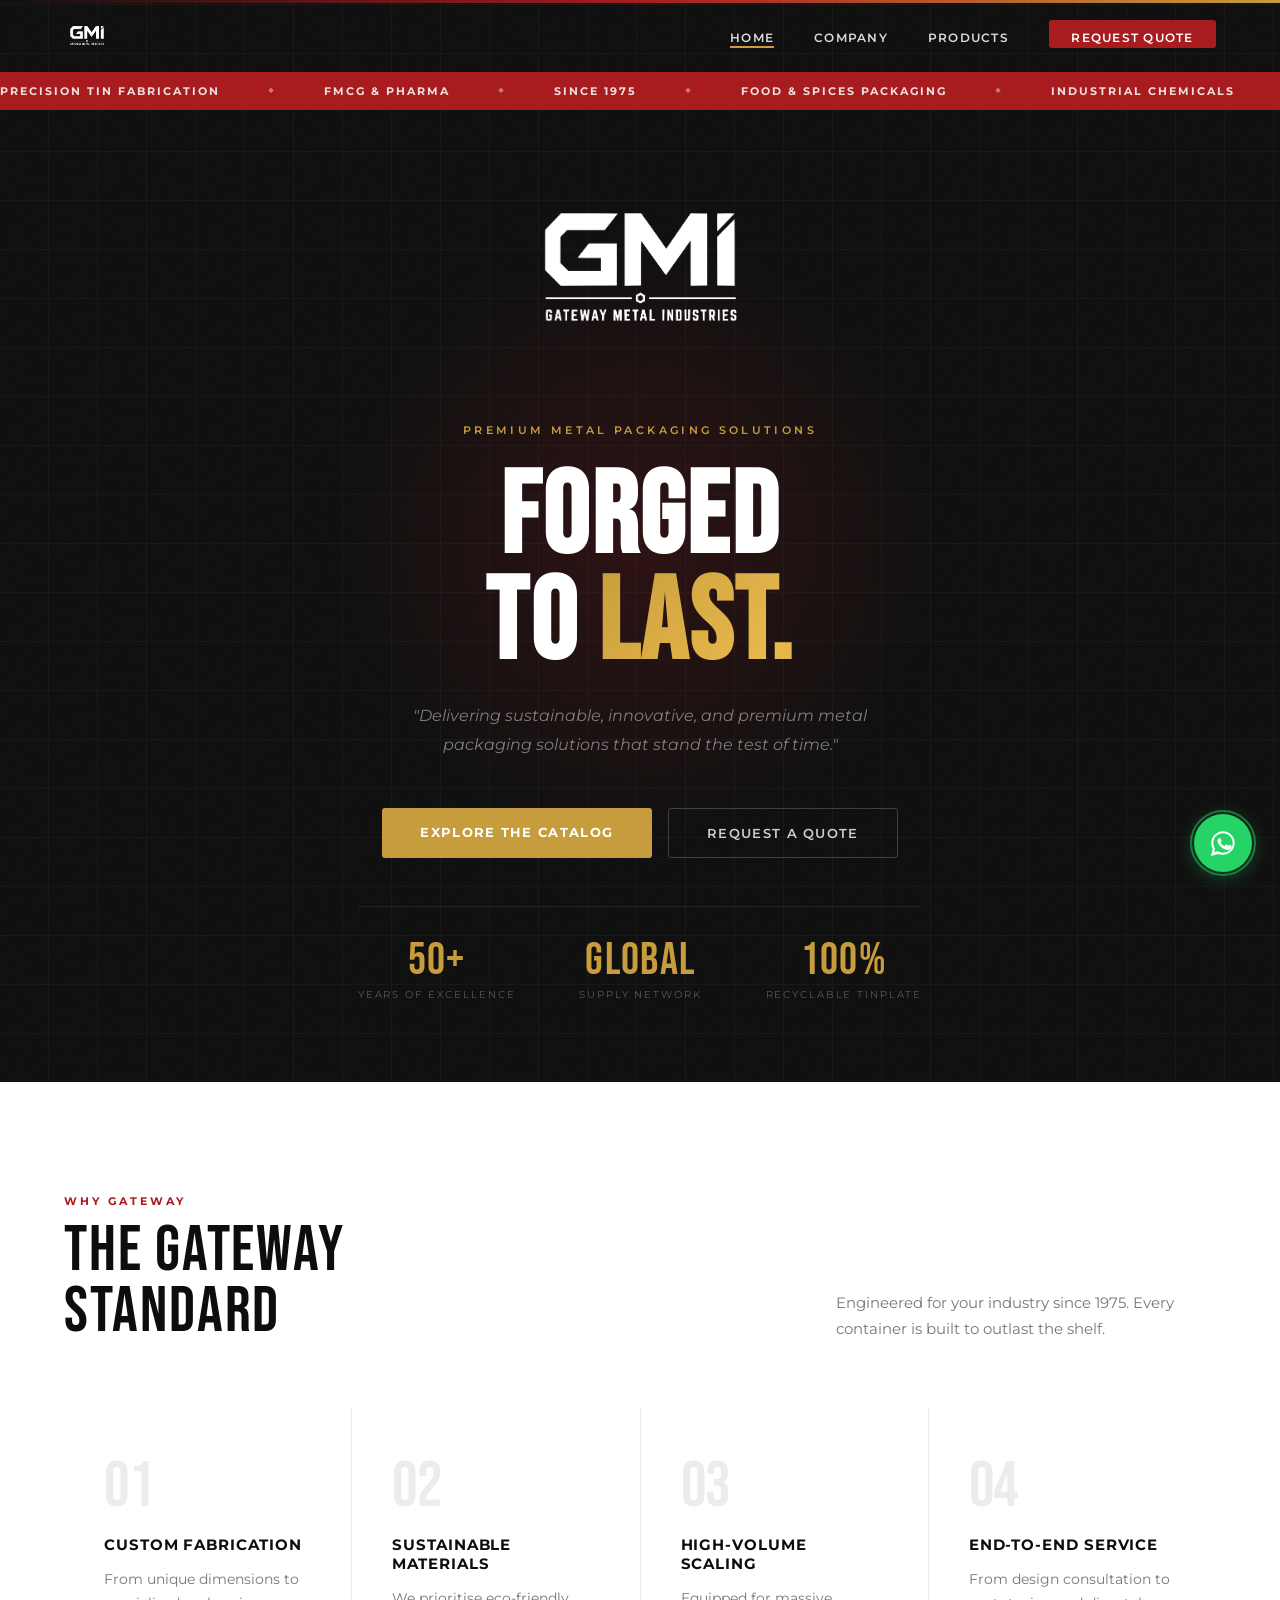
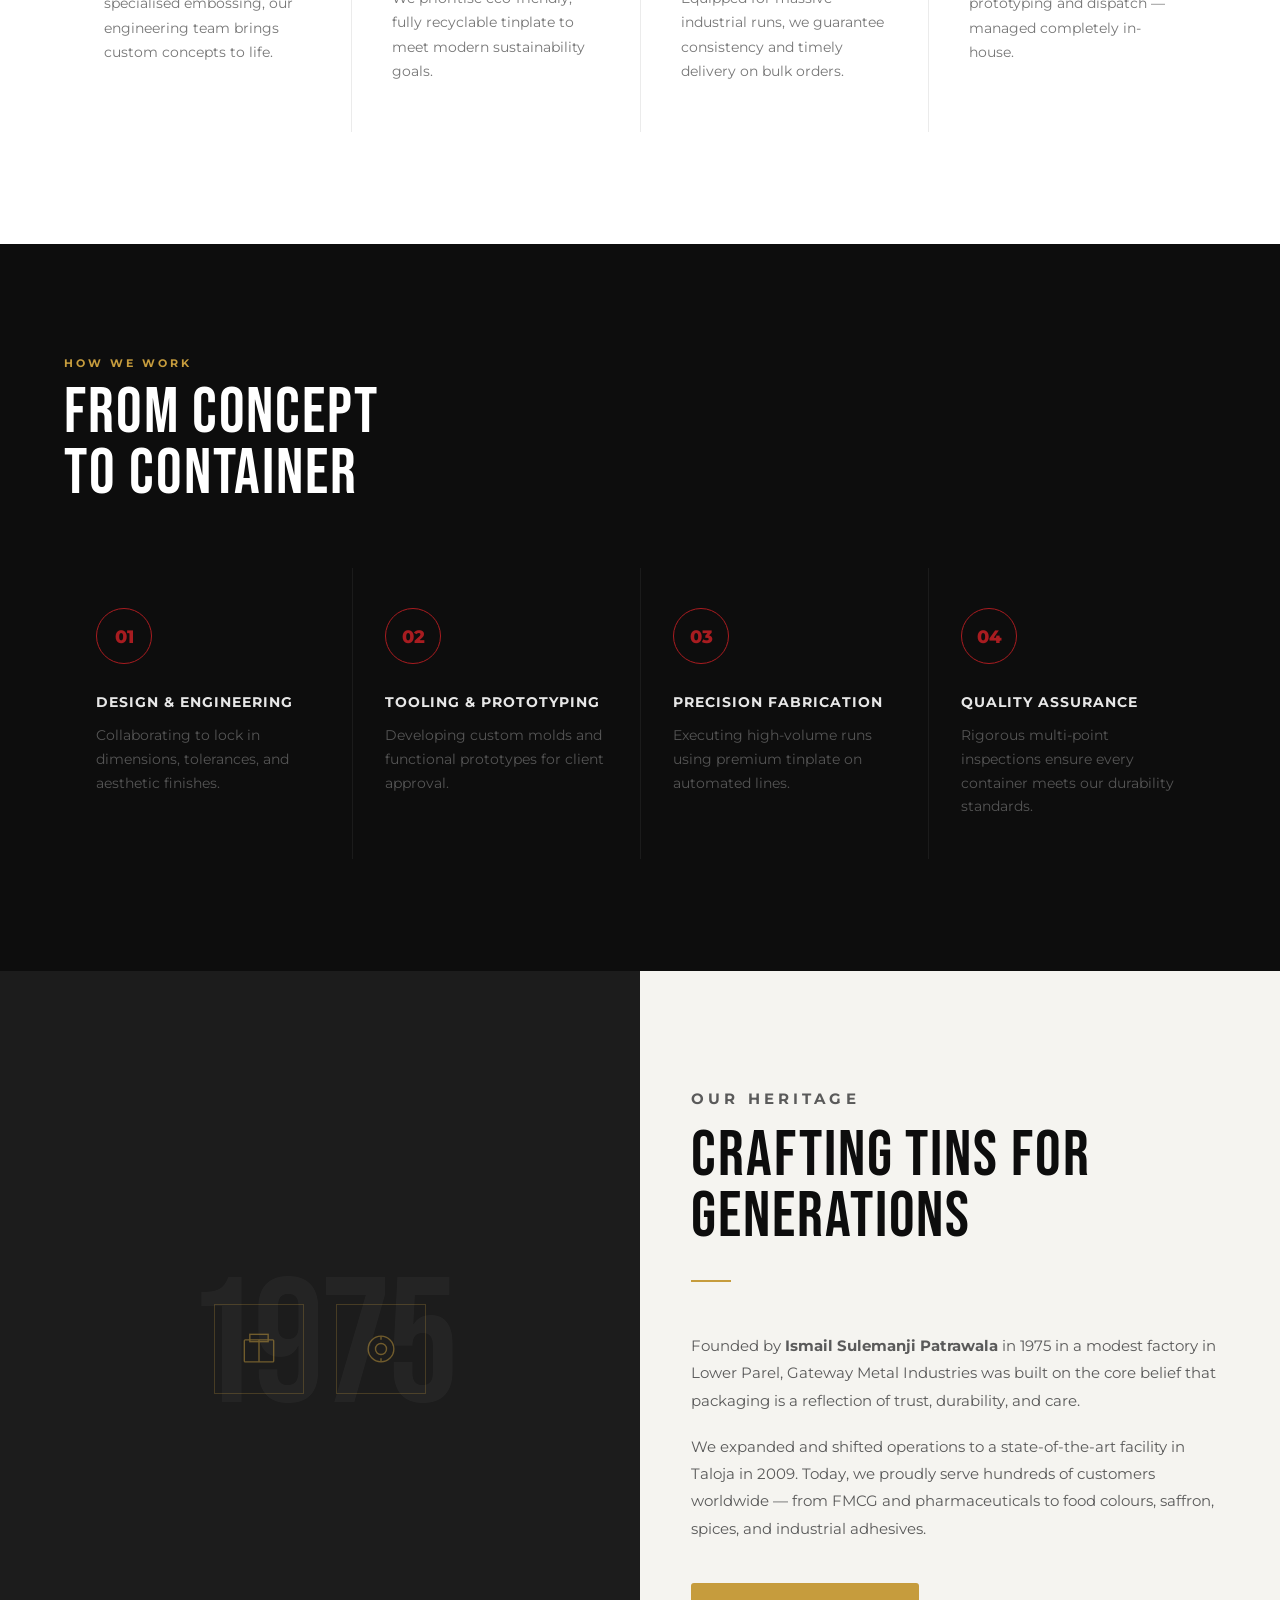
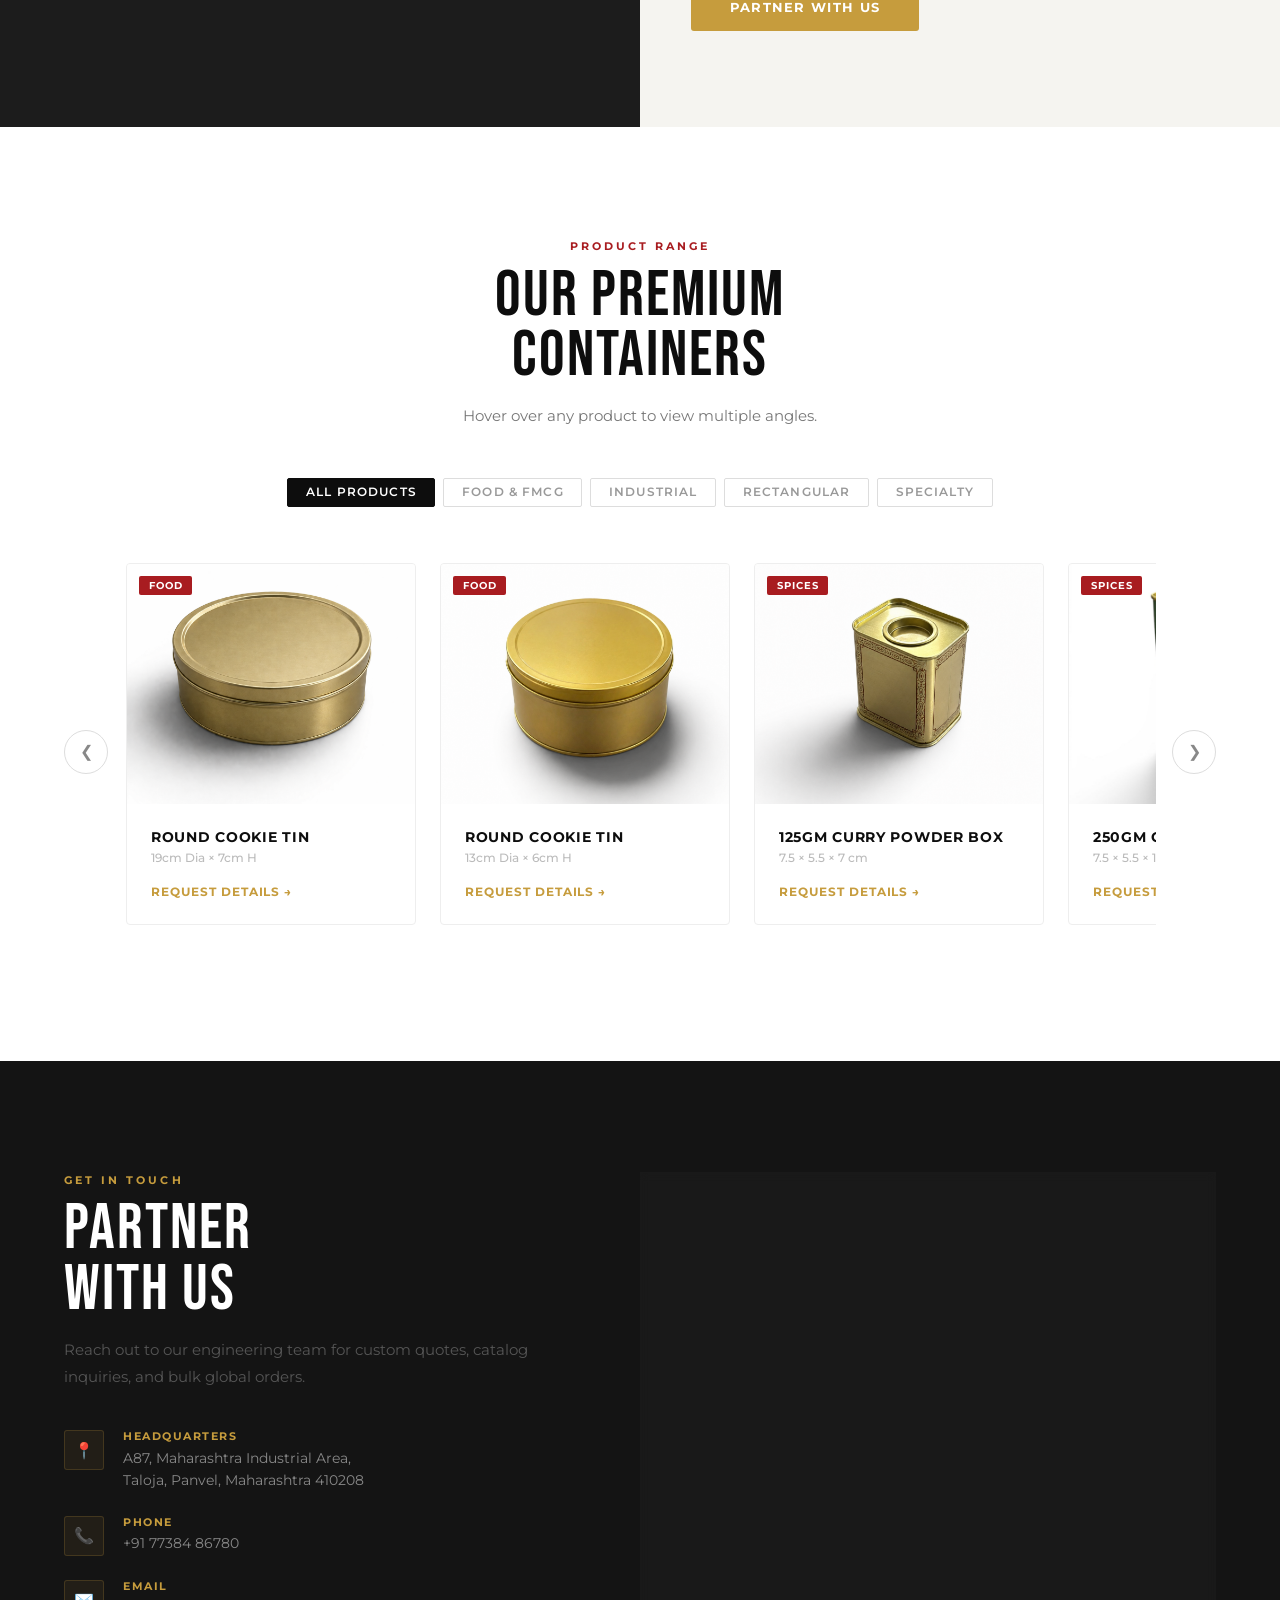
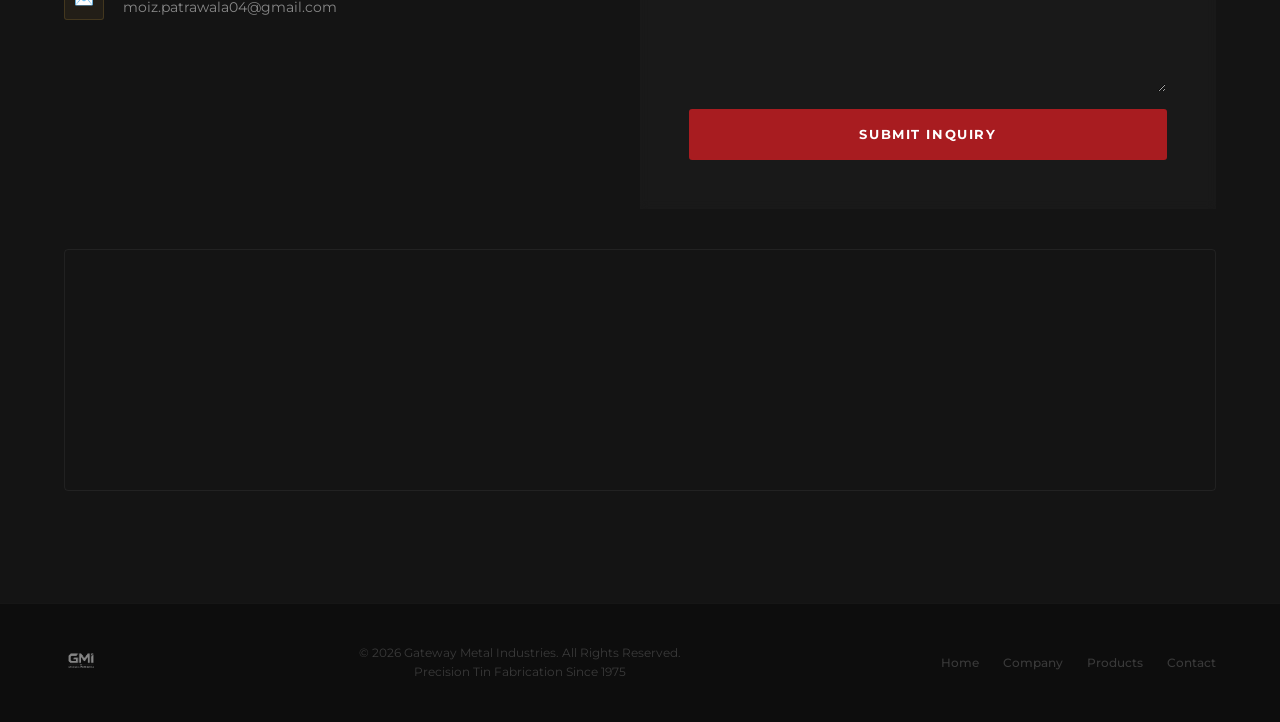
==== index.html @ 5cbd691e "Fix hero section layout and padding issues Updated hero section styles to fix layout issues and remo" ====
<!DOCTYPE html>
<html lang="en">
<head>
<meta charset="UTF-8">
<meta name="viewport" content="width=device-width, initial-scale=1.0">
<title>Gateway Metal Industries | Global Tin Packaging</title>
<link href="https://fonts.googleapis.com/css2?family=Bebas+Neue&family=Montserrat:wght@400;500;600;700;800;900&display=swap" rel="stylesheet">
<style>
* { margin: 0; padding: 0; box-sizing: border-box; }
:root {
  --red: #A81C20; --red-dark: #7a1215; --red-glow: rgba(168,28,32,0.18);
  --gold: #C69C3D; --gold-light: #e8b84b; --gold-dim: rgba(198,156,61,0.15);
  --dark: #0d0d0d; --dark2: #141414; --dark3: #1c1c1c; --mid: #444;
  --light: #f5f4f0; --white: #fff;
  --font: 'Montserrat', sans-serif; --display: 'Bebas Neue', sans-serif;
  --ease-out: cubic-bezier(0.16,1,0.3,1);
  --shadow-red: 0 8px 40px rgba(168,28,32,0.25);
  --nav-h: 72px;
}
html { scroll-behavior: smooth; }
body { font-family: var(--font); background: var(--white); color: var(--dark); overflow-x: hidden; }

/* ─── ANIMATIONS ─── */
@keyframes marquee { 0% { transform: translateX(0); } 100% { transform: translateX(-50%); } }
@keyframes fadeUp { from { opacity: 0; transform: translateY(32px); } to { opacity: 1; transform: translateY(0); } }
@keyframes fadeIn { from { opacity: 0; } to { opacity: 1; } }
@keyframes pulseRing { 0% { transform: scale(1); opacity: .8; } 100% { transform: scale(1.6); opacity: 0; } }
@keyframes shimmer { 0% { background-position: 200% center; } 100% { background-position: -200% center; } }
@keyframes heroFloat { 0%, 100% { transform: translateY(0); } 50% { transform: translateY(-8px); } }
@keyframes gradientShift { 0% { background-position: 0% 50%; } 50% { background-position: 100% 50%; } 100% { background-position: 0% 50%; } }

/* Reveal on scroll */
.reveal { opacity: 0; transform: translateY(40px); transition: opacity .8s var(--ease-out), transform .8s var(--ease-out); }
.reveal.visible { opacity: 1; transform: translateY(0); }
.reveal-left { opacity: 0; transform: translateX(-40px); transition: opacity .8s var(--ease-out), transform .8s var(--ease-out); }
.reveal-left.visible { opacity: 1; transform: translateX(0); }
.reveal-right { opacity: 0; transform: translateX(40px); transition: opacity .8s var(--ease-out), transform .8s var(--ease-out); }
.reveal-right.visible { opacity: 1; transform: translateX(0); }
.reveal-delay-1 { transition-delay: .1s; }
.reveal-delay-2 { transition-delay: .2s; }
.reveal-delay-3 { transition-delay: .3s; }
.reveal-delay-4 { transition-delay: .4s; }

/* ─── NAV ─── */
nav { position: fixed; top: 0; left: 0; right: 0; z-index: 1000; padding: 0 5%; transition: background .4s, box-shadow .4s, backdrop-filter .4s; background: transparent; }
nav.scrolled { background: rgba(255,255,255,0.97); backdrop-filter: blur(16px); box-shadow: 0 1px 0 rgba(0,0,0,0.08); }
.nav-inner { display: flex; justify-content: space-between; align-items: center; height: var(--nav-h); max-width: 1400px; margin: 0 auto; }
.nav-logo img { height: 46px; width: auto; display: block; transition: filter .3s; }
nav:not(.scrolled) .nav-logo img { filter: brightness(0) invert(1); }
.nav-links { display: flex; align-items: center; gap: 2.5rem; list-style: none; }
.nav-links a { text-decoration: none; color: rgba(255,255,255,0.85); font-weight: 600; font-size: 0.78rem; letter-spacing: 0.1em; text-transform: uppercase; transition: color .2s; position: relative; padding-bottom: 3px; }
.nav-links a::after { content: ''; position: absolute; bottom: 0; left: 0; width: 0; height: 1.5px; background: var(--gold); transition: width .3s var(--ease-out); }
.nav-links a:hover::after, .nav-links a.active::after { width: 100%; }
.nav-links a:hover { color: var(--white); }
nav.scrolled .nav-links a { color: var(--mid); }
nav.scrolled .nav-links a:hover { color: var(--red); }
.nav-cta { background: var(--red)!important; color: var(--white)!important; padding: 0.6rem 1.4rem; border-radius: 3px; transition: background .2s, transform .2s, box-shadow .2s!important; }
.nav-cta::after { display: none!important; }
.nav-cta:hover { background: var(--red-dark)!important; box-shadow: var(--shadow-red)!important; transform: translateY(-1px)!important; }

/* Hamburger Menu */
.ham { display: none; flex-direction: column; gap: 5px; cursor: pointer; padding: 6px; z-index: 10; }
.ham span { display: block; width: 24px; height: 2px; background: var(--white); border-radius: 2px; transition: all .3s; }
nav.scrolled .ham span { background: var(--dark); }
.ham.open span:nth-child(1) { transform: translateY(7px) rotate(45deg); }
.ham.open span:nth-child(2) { opacity: 0; transform: scaleX(0); }
.ham.open span:nth-child(3) { transform: translateY(-7px) rotate(-45deg); }
.mobile-menu { display: none; position: fixed; inset: 0; background: rgba(10,10,10,0.98); flex-direction: column; align-items: center; justify-content: center; gap: 2.5rem; z-index: 999; opacity: 0; pointer-events: none; transition: opacity .4s; }
.mobile-menu.open { opacity: 1; pointer-events: all; }
.mobile-menu a { font-family: var(--display); font-size: 3rem; letter-spacing: .05em; color: rgba(255,255,255,0.7); text-decoration: none; transition: color .2s, transform .2s; }
.mobile-menu a:hover { color: var(--gold); transform: translateX(8px); }
.mobile-close { position: absolute; top: 24px; right: 28px; font-size: 2rem; color: #666; cursor: pointer; transition: color .2s; }
.mobile-close:hover { color: var(--white); }

/* ─── MARQUEE ─── */
.marquee-bar { background: var(--red); padding: 0.75rem 0; overflow: hidden; position: fixed; top: var(--nav-h); left: 0; right: 0; z-index: 999; }
.marquee-inner { display: flex; gap: 3rem; white-space: nowrap; animation: marquee 35s linear infinite; }
.marquee-inner span { font-size: 0.7rem; font-weight: 700; letter-spacing: 0.18em; text-transform: uppercase; color: rgba(255,255,255,0.85); flex-shrink: 0; }
.marquee-inner span.dot { color: rgba(255,255,255,0.4); font-size: 0.6rem; }

/* ─── GLOBALS & SECTION COMMONS ─── */
section { padding: 7rem 5%; scroll-margin-top: calc(var(--nav-h) + 38px); }
.section-tag { font-size: 0.68rem; letter-spacing: 0.28em; text-transform: uppercase; color: var(--red); font-weight: 700; margin-bottom: 0.8rem; }
.section-title { font-family: var(--display); font-size: clamp(2.8rem, 5vw, 4.2rem); font-weight: 400; text-transform: uppercase; letter-spacing: .03em; line-height: .95; }
.section-sub { color: #777; margin-top: 1rem; font-size: 0.95rem; line-height: 1.75; }
.max-w { max-width: 1300px; margin: 0 auto; }

/* ─── HERO (THE BUG FIX IS HERE) ─── */
.hero { padding: 140px 5% 80px; background: var(--dark); display: flex; flex-direction: column; align-items: center; justify-content: flex-start; text-align: center; position: relative; overflow: hidden; }
.hero > * { position: relative; z-index: 2; }
/* Added !important to kill the invisible 600px deadspace block! */
.hero-noise { position: absolute !important; inset: 0; z-index: 0; opacity: .04; background-image: url("data:image/svg+xml,%3Csvg viewBox='0 0 256 256' xmlns='http://www.w3.org/2000/svg'%3E%3Cfilter id='noise'%3E%3CfeTurbulence type='fractalNoise' baseFrequency='0.9' numOctaves='4' stitchTiles='stitch'/%3E%3C/filter%3E%3Crect width='100%25' height='100%25' filter='url(%23noise)' opacity='1'/%3E%3C/svg%3E"); background-size: 200px 200px; }
.hero-grid { position: absolute !important; inset: 0; z-index: 0; opacity: .03; background-image: repeating-linear-gradient(0deg,transparent,transparent 48px,#fff 48px,#fff 49px), repeating-linear-gradient(90deg,transparent,transparent 48px,#fff 48px,#fff 49px); }
.hero-glow { position: absolute !important; width: 600px; height: 600px; border-radius: 50%; background: radial-gradient(circle,rgba(168,28,32,0.2) 0%,transparent 70%); top: 50%; left: 50%; transform: translate(-50%,-50%); z-index: 0; animation: heroFloat 6s ease-in-out infinite; }
.hero-accent-top { position: absolute !important; top: 0; left: 0; right: 0; height: 3px; z-index: 2; background: linear-gradient(90deg,transparent,var(--red),var(--gold),var(--red),transparent); background-size: 200% auto; animation: gradientShift 4s linear infinite; }

.hero-logo { width: 260px; height: auto; filter: brightness(0) invert(1); animation: heroFloat 6s ease-in-out 1s infinite; margin-bottom: 1.2rem; }
.hero-eyebrow { font-size: 0.7rem; letter-spacing: 0.3em; text-transform: uppercase; color: var(--gold); margin-bottom: 1.8rem; font-weight: 600; animation: fadeUp .8s var(--ease-out) .2s both; }
.hero h1 { font-family: var(--display); font-size: clamp(4rem, 9vw, 8.5rem); color: var(--white); line-height: .92; letter-spacing: 0.02em; text-transform: uppercase; margin-bottom: 1.5rem; animation: fadeUp .9s var(--ease-out) .35s both; }
.hero h1 span { color: transparent; background: linear-gradient(135deg,var(--gold),var(--gold-light),var(--gold)); background-size: 200% auto; -webkit-background-clip: text; background-clip: text; animation: shimmer 4s linear infinite; }
.hero-sub { font-size: 1rem; color: rgba(255,255,255,0.45); max-width: 520px; margin: 0 auto 3rem; line-height: 1.8; font-weight: 400; font-style: italic; animation: fadeUp .9s var(--ease-out) .5s both; }
.hero-actions { display: flex; gap: 1rem; flex-wrap: wrap; justify-content: center; animation: fadeUp .9s var(--ease-out) .65s both; }
.btn-gold { background: var(--gold); color: var(--white); text-decoration: none; padding: 1rem 2.4rem; font-weight: 700; font-size: 0.82rem; letter-spacing: 0.1em; text-transform: uppercase; border-radius: 3px; transition: all .25s; }
.btn-gold:hover { background: var(--gold-light); transform: translateY(-2px); box-shadow: 0 12px 32px rgba(198,156,61,0.35); }
.btn-outline { border: 1.5px solid rgba(255,255,255,0.2); color: rgba(255,255,255,0.8); text-decoration: none; padding: 1rem 2.4rem; font-weight: 600; font-size: 0.82rem; letter-spacing: 0.1em; text-transform: uppercase; border-radius: 3px; transition: all .25s; }
.btn-outline:hover { border-color: rgba(255,255,255,0.7); color: var(--white); background: rgba(255,255,255,0.05); transform: translateY(-2px); }
.hero-stats { display: flex; gap: 4rem; margin-top: 3rem; padding-top: 2rem; border-top: 1px solid rgba(255,255,255,0.08); animation: fadeUp .9s var(--ease-out) .8s both; }
.stat-item { text-align: center; }
.stat-num { font-family: var(--display); font-size: 2.8rem; color: var(--gold); display: block; line-height: 1; letter-spacing: .03em; }
.stat-label { font-size: 0.65rem; letter-spacing: 0.18em; text-transform: uppercase; color: rgba(255,255,255,0.3); margin-top: 0.5rem; }

/* ─── STANDARDS & PROCESS & HERITAGE ─── */
.standards { background: var(--white); }
.standards-header { display: flex; justify-content: space-between; align-items: flex-end; margin-bottom: 4rem; flex-wrap: wrap; gap: 2rem; }
.standards-grid { display: grid; grid-template-columns: repeat(auto-fit, minmax(280px, 1fr)); gap: 1px; background: #ebebeb; }
.std-card { background: var(--white); padding: 3rem 2.5rem; transition: background .3s; position: relative; overflow: hidden; }
.std-card::after { content: ''; position: absolute; bottom: 0; left: 0; width: 0; height: 2px; background: var(--red); transition: width .4s var(--ease-out); }
.std-card:hover { background: var(--light); }
.std-card:hover::after { width: 100%; }
.std-num { font-family: var(--display); font-size: 4rem; color: #ececec; line-height: 1; margin-bottom: 1rem; letter-spacing: -.02em; transition: color .3s; }
.std-card:hover .std-num { color: rgba(168,28,32,0.12); }
.std-card h3 { font-size: 0.95rem; font-weight: 700; color: var(--dark); margin-bottom: 0.8rem; text-transform: uppercase; letter-spacing: 0.06em; }
.std-card p { color: #777; font-size: 0.88rem; line-height: 1.75; }

.process { background: var(--dark); color: var(--white); }
.process .section-title { color: var(--white); }
.process .section-sub { color: #555; }
.process-steps { display: grid; grid-template-columns: repeat(auto-fit, minmax(220px, 1fr)); gap: 0; margin-top: 4rem; }
.step { padding: 2.5rem 2rem; border-left: 1px solid rgba(255,255,255,0.06); transition: background .3s; }
.step:first-child { border-left: none; }
.step:hover { background: rgba(255,255,255,0.02); }
.step-num { width: 56px; height: 56px; border-radius: 50%; border: 1.5px solid var(--red); color: var(--red); font-size: 1.1rem; font-weight: 800; display: flex; align-items: center; justify-content: center; margin-bottom: 1.8rem; transition: all .3s; }
.step:hover .step-num { background: var(--red); color: var(--white); box-shadow: 0 0 20px rgba(168,28,32,0.4); }
.step h4 { font-size: 0.88rem; font-weight: 700; text-transform: uppercase; letter-spacing: 0.07em; margin-bottom: 0.8rem; color: rgba(255,255,255,0.9); }
.step p { color: #555; font-size: 0.85rem; line-height: 1.75; }

.heritage { background: var(--light); display: grid; grid-template-columns: 1fr 1fr; min-height: 580px; padding: 0; }
.heritage-img { background: var(--dark3); position: relative; overflow: hidden; display: flex; align-items: center; justify-content: center; }
.big-year { font-family: var(--display); font-size: clamp(7rem, 14vw, 13rem); font-weight: 400; color: rgba(255,255,255,0.04); line-height: 1; letter-spacing: -.03em; position: absolute; user-select: none; }
.heritage-icon-row { display: flex; gap: 2rem; position: relative; z-index: 1; }
.h-icon-box { width: 90px; height: 90px; border: 1px solid rgba(198,156,61,0.25); display: flex; align-items: center; justify-content: center; transition: all .3s; }
.h-icon-box:hover { border-color: rgba(198,156,61,0.7); background: rgba(198,156,61,0.05); }
.h-icon-box svg { opacity: 0.5; transition: opacity .3s; }
.h-icon-box:hover svg { opacity: 0.9; }
.heritage-content { padding: 6rem 8%; display: flex; flex-direction: column; justify-content: center; }
.heritage-content p { color: #5a5a5a; line-height: 1.85; margin-top: 1.2rem; font-size: 0.92rem; }
.heritage-divider { width: 40px; height: 2px; background: var(--gold); margin: 2rem 0; }

/* ─── CATALOG CAROUSEL ─── */
.catalog { background: var(--white); }
.catalog-header { text-align: center; margin-bottom: 3rem; }
.filters { display: flex; justify-content: center; flex-wrap: wrap; gap: 0.5rem; margin-bottom: 3rem; }
.filter-btn { background: transparent; border: 1.5px solid #ddd; color: #999; padding: 0.4rem 1.1rem; border-radius: 2px; font-weight: 600; font-size: 0.72rem; letter-spacing: 0.1em; text-transform: uppercase; cursor: pointer; transition: all .2s; font-family: var(--font); }
.filter-btn:hover { border-color: #bbb; color: #555; }
.filter-btn.active { background: var(--dark); border-color: var(--dark); color: var(--white); }

.carousel-wrap { position: relative; display: flex; align-items: center; gap: 1rem; }
.c-btn { width: 44px; height: 44px; border-radius: 50%; border: 1.5px solid #ddd; background: transparent; color: #888; font-size: 1rem; cursor: pointer; display: flex; align-items: center; justify-content: center; transition: all .25s; flex-shrink: 0; z-index: 5; }
.c-btn:hover { background: var(--red); border-color: var(--red); color: var(--white); box-shadow: var(--shadow-red); }
.c-track { display: flex; gap: 1.5rem; overflow-x: auto; scroll-behavior: smooth; padding: 0.5rem 2px 1.5rem; scrollbar-width: none; flex: 1; }
.c-track::-webkit-scrollbar { display: none; }

.prod-card { min-width: 290px; flex-shrink: 0; background: var(--white); border: 1px solid #eeeeee; border-radius: 4px; overflow: hidden; transition: all .35s var(--ease-out); }
.prod-card:hover { border-color: transparent; box-shadow: 0 16px 48px rgba(0,0,0,0.1), 0 2px 8px rgba(168,28,32,0.08); transform: translateY(-6px); }
.prod-card.hidden { display: none !important; }

.prod-img-wrap { position: relative; height: 240px; background: var(--light); overflow: hidden; }
.prod-badge { position: absolute; top: 12px; left: 12px; background: var(--red); color: var(--white); font-size: 0.62rem; font-weight: 700; letter-spacing: 0.1em; text-transform: uppercase; padding: 0.22rem 0.6rem; border-radius: 2px; z-index: 10; }

/* Fast 3-Image CSS Setup */
.prod-img-wrap img { position: absolute; top: 0; left: 0; width: 100%; height: 100%; object-fit: cover; opacity: 0; transition: opacity 0.3s ease; }
.prod-img-wrap img:nth-child(1) { opacity: 1; }

/* Faster Hover Cycling Animation (2.4s total, 0.8s per image) */
.prod-card:hover .prod-img-wrap img { animation: cycleImages 2.4s infinite; }
.prod-card:hover .prod-img-wrap img:nth-child(1) { animation-delay: 0s; }
.prod-card:hover .prod-img-wrap img:nth-child(2) { animation-delay: 0.8s; }
.prod-card:hover .prod-img-wrap img:nth-child(3) { animation-delay: 1.6s; }

@keyframes cycleImages {
  0%, 25% { opacity: 1; z-index: 2; }
  33.33%, 100% { opacity: 0; z-index: 1; }
}

.prod-info { padding: 1.5rem; }
.prod-info h3 { font-size: 0.88rem; font-weight: 700; text-transform: uppercase; letter-spacing: 0.05em; color: var(--dark); margin-bottom: 0.25rem; }
.prod-dims { font-size: 0.78rem; color: #bbb; margin-bottom: 1rem; font-weight: 500; }
.prod-link { font-size: 0.75rem; font-weight: 700; color: var(--gold); text-decoration: none; letter-spacing: 0.08em; text-transform: uppercase; display: inline-flex; align-items: center; gap: 4px; transition: color .2s; }
.prod-link:hover { color: var(--red); }
.prod-link::after { content: '→'; transition: transform .2s; }
.prod-link:hover::after { transform: translateX(4px); }

/* ─── CONTACT & FOOTER ─── */
.contact { background: var(--dark2); color: var(--white); padding: 7rem 5%; }
.contact-grid { display: grid; grid-template-columns: 1fr 1.2fr; gap: 6rem; max-width: 1300px; margin: 0 auto; align-items: start; }
.contact .section-title { color: var(--white); }
.contact .section-sub { color: #555; }
.contact-details { margin-top: 2.5rem; display: flex; flex-direction: column; gap: 1.5rem; }
.c-detail { display: flex; gap: 1.2rem; align-items: flex-start; }
.c-detail-icon { width: 40px; height: 40px; background: rgba(198,156,61,0.08); border: 1px solid rgba(198,156,61,0.2); border-radius: 3px; display: flex; align-items: center; justify-content: center; flex-shrink: 0; font-size: 1rem; transition: all .2s; }
.c-detail:hover .c-detail-icon { background: rgba(198,156,61,0.15); border-color: rgba(198,156,61,0.4); }
.c-detail-text strong { display: block; font-size: 0.67rem; letter-spacing: 0.14em; text-transform: uppercase; color: var(--gold); margin-bottom: 0.3rem; }
.c-detail-text span { color: #888; font-size: 0.88rem; line-height: 1.55; display: block; }
.map-link { display: inline-flex; align-items: center; gap: 4px; margin-top: 0.5rem; font-size: 0.72rem; color: var(--gold); text-decoration: none; font-weight: 700; text-transform: uppercase; transition: color .2s; }
.map-link:hover { color: var(--red); }
.map-embed { margin-top: 2.5rem; border-radius: 4px; overflow: hidden; border: 1px solid rgba(255,255,255,0.06); }
.map-embed iframe { width: 100%; height: 240px; border: 0; display: block; filter: grayscale(100%) invert(90%) contrast(80%); transition: filter .3s; }
.map-embed:hover iframe { filter: grayscale(0%); }

.contact-form-wrap { background: rgba(255,255,255,0.025); border: 1px solid rgba(255,255,255,0.07); border-radius: 6px; padding: 3rem; border-top: 3px solid var(--red); backdrop-filter: blur(4px); }
.contact-form-wrap h3 { font-size: 0.9rem; font-weight: 700; text-transform: uppercase; letter-spacing: 0.1em; margin-bottom: 2rem; color: var(--white); }
.form-row { display: grid; grid-template-columns: 1fr 1fr; gap: 1rem; margin-bottom: 1rem; }
.form-field { display: flex; flex-direction: column; gap: 0.45rem; margin-bottom: 1rem; }
.form-field label { font-size: 0.67rem; letter-spacing: 0.12em; text-transform: uppercase; color: #555; font-weight: 600; }
.form-field input, .form-field textarea, .form-field select { background: rgba(255,255,255,0.04); border: 1px solid rgba(255,255,255,0.08); border-radius: 3px; padding: 0.9rem 1rem; color: var(--white); font-family: var(--font); font-size: 0.88rem; transition: all .2s; width: 100%; outline: none; }
.form-field input:focus, .form-field textarea:focus, .form-field select:focus { border-color: rgba(198,156,61,0.6); background: rgba(255,255,255,0.06); }
.form-field textarea { resize: vertical; min-height: 110px; }
.form-field select option { background: #1a1a1a; color: var(--white); }
.btn-submit { width: 100%; background: var(--red); color: var(--white); border: none; padding: 1.1rem; font-family: var(--font); font-weight: 700; font-size: 0.82rem; letter-spacing: 0.12em; text-transform: uppercase; border-radius: 3px; cursor: pointer; transition: all .2s; }
.btn-submit:hover { background: var(--red-dark); box-shadow: var(--shadow-red); transform: translateY(-1px); }
.form-toast { display: none; margin-top: 1rem; padding: 1rem; border: 1px solid rgba(198,156,61,0.3); border-radius: 3px; background: rgba(198,156,61,0.06); color: var(--gold); font-size: 0.82rem; text-align: center; }
.form-actions { display: none; gap: 0.8rem; margin-top: 1rem; flex-wrap: wrap; }
.btn-wa { flex: 1; display: flex; align-items: center; justify-content: center; gap: 8px; background: #25d366; color: var(--white); padding: .85rem; border-radius: 3px; font-weight: 700; font-size: 0.78rem; text-decoration: none; transition: all .2s; }
.btn-wa:hover { background: #1da851; transform: translateY(-1px); }
.btn-email-direct { flex: 1; display: flex; align-items: center; justify-content: center; gap: 8px; background: rgba(255,255,255,0.07); color: #ccc; border: 1px solid rgba(255,255,255,0.1); padding: .85rem; border-radius: 3px; font-weight: 600; font-size: 0.78rem; text-decoration: none; transition: all .2s; }
.btn-email-direct:hover { background: rgba(255,255,255,0.12); color: var(--white); }

footer { background: var(--dark); padding: 2.5rem 5%; border-top: 1px solid rgba(255,255,255,0.04); }
.footer-inner { display: flex; justify-content: space-between; align-items: center; max-width: 1300px; margin: 0 auto; flex-wrap: wrap; gap: 1rem; }
.footer-logo img { height: 34px; filter: brightness(0) invert(1); opacity: 0.5; transition: opacity .2s; }
.footer-copy { font-size: 0.73rem; color: #3a3a3a; text-align: center; line-height: 1.6; }
.footer-links { display: flex; gap: 1.5rem; }
.footer-links a { font-size: 0.73rem; color: #3a3a3a; text-decoration: none; transition: color .2s; font-weight: 500; }
.footer-links a:hover { color: var(--gold); }

.wa-btn { position: fixed; bottom: 28px; right: 28px; width: 58px; height: 58px; background: #25d366; border-radius: 50%; display: flex; align-items: center; justify-content: center; z-index: 999; transition: all .25s var(--ease-out); box-shadow: 0 4px 20px rgba(37,211,102,0.35); }
.wa-btn:hover { transform: scale(1.12); box-shadow: 0 8px 32px rgba(37,211,102,0.5); }
.wa-pulse { position: absolute; inset: -4px; border-radius: 50%; border: 2px solid rgba(37,211,102,0.5); animation: pulseRing 2.5s ease-out infinite; }
#progress-bar { position: fixed; top: 0; left: 0; height: 2px; width: 0%; background: linear-gradient(90deg,var(--red),var(--gold)); z-index: 1001; transition: width .1s linear; }

@media(max-width: 960px) { .heritage { grid-template-columns: 1fr; } .heritage-img { min-height: 260px; } .contact-grid { grid-template-columns: 1fr; gap: 3rem; } .form-row { grid-template-columns: 1fr; } }
@media(max-width: 760px) { .nav-links { display: none; } .ham { display: flex; } .hero h1 { font-size: clamp(4rem,18vw,7rem); } .contact-form-wrap { padding: 2rem 1.5rem; } .form-actions { flex-direction: column; } .carousel-wrap { margin: 0 -5%; padding: 0 5%; } }
</style>
</head>
<body>

<div id="progress-bar"></div>

<div class="mobile-menu" id="mobileMenu">
  <span class="mobile-close" id="mobileClose">✕</span>
  <a href="#home" class="mm-link">Home</a>
  <a href="#heritage" class="mm-link">Company</a>
  <a href="#catalog" class="mm-link">Products</a>
  <a href="#contact" class="mm-link" style="color:var(--gold)">Get a Quote</a>
</div>

<nav id="mainNav">
  <div class="nav-inner">
    <div class="nav-logo">
      <img src="logo.png" alt="Gateway Metal Industries" onerror="this.style.display='none';">
    </div>
    <ul class="nav-links" id="navLinks">
      <li><a href="#home" class="nav-link">Home</a></li>
      <li><a href="#heritage" class="nav-link">Company</a></li>
      <li><a href="#catalog" class="nav-link">Products</a></li>
      <li><a href="#contact" class="nav-cta">Request Quote</a></li>
    </ul>
    <div class="ham" id="ham"><span></span><span></span><span></span></div>
  </div>
</nav>

<div class="marquee-bar">
  <div class="marquee-inner">
    <span>Precision Tin Fabrication</span><span class="dot">◆</span>
    <span>FMCG & Pharma</span><span class="dot">◆</span>
    <span>Since 1975</span><span class="dot">◆</span>
    <span>Food & Spices Packaging</span><span class="dot">◆</span>
    <span>Industrial Chemicals</span><span class="dot">◆</span>
    <span>Worldwide Shipping</span><span class="dot">◆</span>
    <span>High-Volume Scaling</span><span class="dot">◆</span>
    <span>Taloja, Maharashtra</span><span class="dot">◆</span>
    <span>Precision Tin Fabrication</span><span class="dot">◆</span>
    <span>FMCG & Pharma</span><span class="dot">◆</span>
  </div>
</div>

<header id="home" class="hero">
  <div class="hero-noise"></div>
  <div class="hero-grid"></div>
  <div class="hero-glow"></div>
  <div class="hero-accent-top"></div>
  
  <div class="hero-logo-wrap">
    <img src="logo.png" class="hero-logo" alt="GMI" onerror="this.style.display='none'">
  </div>
  <p class="hero-eyebrow">Premium Metal Packaging Solutions</p>
  <h1>Forged<br>to <span>Last.</span></h1>
  <p class="hero-sub">"Delivering sustainable, innovative, and premium metal packaging solutions that stand the test of time."</p>
  <div class="hero-actions">
    <a href="#catalog" class="btn-gold">Explore the Catalog</a>
    <a href="#contact" class="btn-outline">Request a Quote</a>
  </div>
  <div class="hero-stats">
    <div class="stat-item"><span class="stat-num">50+</span><span class="stat-label">Years of Excellence</span></div>
    <div class="stat-item"><span class="stat-num">Global</span><span class="stat-label">Supply Network</span></div>
    <div class="stat-item"><span class="stat-num">100%</span><span class="stat-label">Recyclable Tinplate</span></div>
  </div>
</header>

<section class="standards">
  <div class="max-w">
    <div class="standards-header">
      <div class="reveal"><p class="section-tag">Why Gateway</p><h2 class="section-title">The Gateway<br>Standard</h2></div>
      <p class="section-sub reveal reveal-delay-2" style="max-width:380px">Engineered for your industry since 1975. Every container is built to outlast the shelf.</p>
    </div>
    <div class="standards-grid">
      <div class="std-card reveal reveal-delay-1"><div class="std-num">01</div><h3>Custom Fabrication</h3><p>From unique dimensions to specialised embossing, our engineering team brings custom concepts to life.</p></div>
      <div class="std-card reveal reveal-delay-2"><div class="std-num">02</div><h3>Sustainable Materials</h3><p>We prioritise eco-friendly, fully recyclable tinplate to meet modern sustainability goals.</p></div>
      <div class="std-card reveal reveal-delay-3"><div class="std-num">03</div><h3>High-Volume Scaling</h3><p>Equipped for massive industrial runs, we guarantee consistency and timely delivery on bulk orders.</p></div>
      <div class="std-card reveal reveal-delay-4"><div class="std-num">04</div><h3>End-to-End Service</h3><p>From design consultation to prototyping and dispatch — managed completely in-house.</p></div>
    </div>
  </div>
</section>

<section class="process">
  <div class="max-w">
    <p class="section-tag reveal" style="color:var(--gold)">How We Work</p>
    <h2 class="section-title reveal" style="color:#fff">From Concept<br>to Container</h2>
    <div class="process-steps">
      <div class="step reveal reveal-delay-1"><div class="step-num">01</div><h4>Design & Engineering</h4><p>Collaborating to lock in dimensions, tolerances, and aesthetic finishes.</p></div>
      <div class="step reveal reveal-delay-2"><div class="step-num">02</div><h4>Tooling & Prototyping</h4><p>Developing custom molds and functional prototypes for client approval.</p></div>
      <div class="step reveal reveal-delay-3"><div class="step-num">03</div><h4>Precision Fabrication</h4><p>Executing high-volume runs using premium tinplate on automated lines.</p></div>
      <div class="step reveal reveal-delay-4"><div class="step-num">04</div><h4>Quality Assurance</h4><p>Rigorous multi-point inspections ensure every container meets our durability standards.</p></div>
    </div>
  </div>
</section>

<section id="heritage" class="heritage">
  <div class="heritage-img reveal-left">
    <span class="big-year">1975</span>
    <div class="heritage-icon-row">
      <div class="h-icon-box"><svg width="44" height="44" fill="none" viewBox="0 0 48 48"><rect x="8" y="14" width="32" height="24" rx="1" stroke="#C69C3D" stroke-width="1.5"/><rect x="14" y="8" width="20" height="8" stroke="#C69C3D" stroke-width="1.5"/><line x1="24" y1="14" x2="24" y2="38" stroke="#C69C3D" stroke-width="1.5"/></svg></div>
      <div class="h-icon-box"><svg width="44" height="44" fill="none" viewBox="0 0 48 48"><circle cx="24" cy="24" r="14" stroke="#C69C3D" stroke-width="1.5"/><circle cx="24" cy="24" r="6" stroke="#C69C3D" stroke-width="1.5"/><line x1="24" y1="10" x2="24" y2="14" stroke="#C69C3D" stroke-width="1.5"/><line x1="24" y1="34" x2="24" y2="38" stroke="#C69C3D" stroke-width="1.5"/></svg></div>
    </div>
  </div>
  <div class="heritage-content reveal-right">
    <p class="section-tag">Our Heritage</p>
    <h2 class="section-title">Crafting Tins for<br>Generations</h2>
    <div class="heritage-divider"></div>
    <p>Founded by <strong>Ismail Sulemanji Patrawala</strong> in 1975 in a modest factory in Lower Parel, Gateway Metal Industries was built on the core belief that packaging is a reflection of trust, durability, and care.</p>
    <p>We expanded and shifted operations to a state-of-the-art facility in Taloja in 2009. Today, we proudly serve hundreds of customers worldwide — from FMCG and pharmaceuticals to food colours, saffron, spices, and industrial adhesives.</p>
    <a href="#contact" class="btn-gold" style="align-self:flex-start;margin-top:2.5rem">Partner With Us</a>
  </div>
</section>

<section id="catalog" class="catalog">
  <div class="max-w">
    <div class="catalog-header reveal">
      <p class="section-tag">Product Range</p>
      <h2 class="section-title">Our Premium<br>Containers</h2>
      <p class="section-sub">Hover over any product to view multiple angles.</p>
    </div>
    
    <div class="filters reveal">
      <button class="filter-btn active" data-filter="all">All Products</button>
      <button class="filter-btn" data-filter="fmcg">Food & FMCG</button>
      <button class="filter-btn" data-filter="industrial">Industrial</button>
      <button class="filter-btn" data-filter="rectangular">Rectangular</button>
      <button class="filter-btn" data-filter="specialty">Specialty</button>
    </div>

    <div class="carousel-wrap reveal">
      <button class="c-btn" id="btn-left" aria-label="Scroll left">❮</button>
      
      <div class="c-track" id="product-track">
        
        <div class="prod-card" data-category="fmcg">
          <div class="prod-img-wrap">
            <img src="products/2.1.png" alt="Large Cookie Tin - View 1" loading="lazy">
            <img src="products/2.2.png" alt="Large Cookie Tin - View 2" loading="lazy">
            <img src="products/2.3.png" alt="Large Cookie Tin - View 3" loading="lazy">
            <span class="prod-badge">Food</span>
          </div>
          <div class="prod-info"><h3>Round Cookie Tin</h3><div class="prod-dims">19cm Dia × 7cm H</div><a href="#contact" class="prod-link">Request Details</a></div>
        </div>

        <div class="prod-card" data-category="fmcg">
          <div class="prod-img-wrap">
            <img src="products/4.1.png" alt="Medium Cookie Tin - View 1" loading="lazy">
            <img src="products/4.2.png" alt="Medium Cookie Tin - View 2" loading="lazy">
            <img src="products/4.3.png" alt="Medium Cookie Tin - View 3" loading="lazy">
            <span class="prod-badge">Food</span>
          </div>
          <div class="prod-info"><h3>Round Cookie Tin</h3><div class="prod-dims">13cm Dia × 6cm H</div><a href="#contact" class="prod-link">Request Details</a></div>
        </div>

        <div class="prod-card" data-category="fmcg">
          <div class="prod-img-wrap">
            <img src="products/15.1.png" alt="125gm Curry Powder Box - View 1" loading="lazy">
            <img src="products/15.2.png" alt="125gm Curry Powder Box - View 2" loading="lazy">
            <img src="products/15.3.png" alt="125gm Curry Powder Box - View 3" loading="lazy">
            <span class="prod-badge">Spices</span>
          </div>
          <div class="prod-info"><h3>125gm Curry Powder Box</h3><div class="prod-dims">7.5 × 5.5 × 7 cm</div><a href="#contact" class="prod-link">Request Details</a></div>
        </div>

        <div class="prod-card" data-category="fmcg">
          <div class="prod-img-wrap">
            <img src="products/18.1.png" alt="250gm Curry Powder Box - View 1" loading="lazy">
            <img src="products/18.2.png" alt="250gm Curry Powder Box - View 2" loading="lazy">
            <img src="products/18.3.png" alt="250gm Curry Powder Box - View 3" loading="lazy">
            <span class="prod-badge">Spices</span>
          </div>
          <div class="prod-info"><h3>250gm Curry Powder Box</h3><div class="prod-dims">7.5 × 5.5 × 12.5 cm</div><a href="#contact" class="prod-link">Request Details</a></div>
        </div>

        <div class="prod-card" data-category="fmcg">
          <div class="prod-img-wrap">
            <img src="products/19.1.png" alt="500gm Curry Powder Box - View 1" loading="lazy">
            <img src="products/19.2.png" alt="500gm Curry Powder Box - View 2" loading="lazy">
            <img src="products/19.3.png" alt="500gm Curry Powder Box - View 3" loading="lazy">
            <span class="prod-badge">Spices</span>
          </div>
          <div class="prod-info"><h3>500gm Curry Powder Box</h3><div class="prod-dims">11 × 8 × 12.5 cm</div><a href="#contact" class="prod-link">Request Details</a></div>
        </div>

        <div class="prod-card" data-category="industrial">
          <div class="prod-img-wrap">
            <img src="products/13.1.png" alt="50ml Paint Tin - View 1" loading="lazy">
            <img src="products/13.2.png" alt="50ml Paint Tin - View 2" loading="lazy">
            <img src="products/13.3.png" alt="50ml Paint Tin - View 3" loading="lazy">
            <span class="prod-badge">Industrial</span>
          </div>
          <div class="prod-info"><h3>50ml Paint / Adhesive Tin</h3><div class="prod-dims">5.5cm Dia × 4cm H</div><a href="#contact" class="prod-link">Request Details</a></div>
        </div>

        <div class="prod-card" data-category="industrial">
          <div class="prod-img-wrap">
            <img src="products/14.1.png" alt="100ml Paint Tin - View 1" loading="lazy">
            <img src="products/14.2.png" alt="100ml Paint Tin - View 2" loading="lazy">
            <img src="products/14.3.png" alt="100ml Paint Tin - View 3" loading="lazy">
            <span class="prod-badge">Industrial</span>
          </div>
          <div class="prod-info"><h3>100ml Paint / Adhesive Tin</h3><div class="prod-dims">5.5cm Dia × 6cm H</div><a href="#contact" class="prod-link">Request Details</a></div>
        </div>

        <div class="prod-card" data-category="industrial">
          <div class="prod-img-wrap">
            <img src="products/16.1.png" alt="200ml Paint Tin - View 1" loading="lazy">
            <img src="products/16.2.png" alt="200ml Paint Tin - View 2" loading="lazy">
            <img src="products/16.3.png" alt="200ml Paint Tin - View 3" loading="lazy">
            <span class="prod-badge">Industrial</span>
          </div>
          <div class="prod-info"><h3>200ml Paint / Adhesive Tin</h3><div class="prod-dims">7.5cm Dia × 6cm H</div><a href="#contact" class="prod-link">Request Details</a></div>
        </div>

        <div class="prod-card" data-category="industrial">
          <div class="prod-img-wrap">
            <img src="products/17.1.png" alt="500ml Paint Tin - View 1" loading="lazy">
            <img src="products/17.2.png" alt="500ml Paint Tin - View 2" loading="lazy">
            <img src="products/17.3.png" alt="500ml Paint Tin - View 3" loading="lazy">
            <span class="prod-badge">Industrial</span>
          </div>
          <div class="prod-info"><h3>500ml Paint / Adhesive Tin</h3><div class="prod-dims">8.5cm Dia × 11cm H</div><a href="#contact" class="prod-link">Request Details</a></div>
        </div>

        <div class="prod-card" data-category="industrial">
          <div class="prod-img-wrap">
            <img src="products/8.1.png" alt="1kg Chemical Box - View 1" loading="lazy">
            <img src="products/8.2.png" alt="1kg Chemical Box - View 2" loading="lazy">
            <img src="products/8.3.png" alt="1kg Chemical Box - View 3" loading="lazy">
            <span class="prod-badge">Industrial</span>
          </div>
          <div class="prod-info"><h3>1kg Dyes & Chemical Box</h3><div class="prod-dims">16 × 16 × 12.5 cm</div><a href="#contact" class="prod-link">Request Details</a></div>
        </div>

        <div class="prod-card" data-category="industrial">
          <div class="prod-img-wrap">
            <img src="products/9.1.png" alt="1kg Chemical Box Tall - View 1" loading="lazy">
            <img src="products/9.2.png" alt="1kg Chemical Box Tall - View 2" loading="lazy">
            <img src="products/9.3.png" alt="1kg Chemical Box Tall - View 3" loading="lazy">
            <span class="prod-badge">Industrial</span>
          </div>
          <div class="prod-info"><h3>1kg Dyes & Chemical Box (Tall)</h3><div class="prod-dims">15.5 × 15.5 × 19 cm</div><a href="#contact" class="prod-link">Request Details</a></div>
        </div>

        <div class="prod-card" data-category="rectangular">
          <div class="prod-img-wrap">
            <img src="products/3.1.png" alt="Square Box - View 1" loading="lazy">
            <img src="products/3.2.png" alt="Square Box - View 2" loading="lazy">
            <img src="products/3.3.png" alt="Square Box - View 3" loading="lazy">
            <span class="prod-badge">Square</span>
          </div>
          <div class="prod-info"><h3>Square Container</h3><div class="prod-dims">6.5 × 6.5 × 6.5 cm</div><a href="#contact" class="prod-link">Request Details</a></div>
        </div>

        <div class="prod-card" data-category="rectangular">
          <div class="prod-img-wrap">
            <img src="products/5.1.png" alt="Rectangular Box - View 1" loading="lazy">
            <img src="products/5.2.png" alt="Rectangular Box - View 2" loading="lazy">
            <img src="products/5.3.png" alt="Rectangular Box - View 3" loading="lazy">
            <span class="prod-badge">Rectangle</span>
          </div>
          <div class="prod-info"><h3>Rectangular Container</h3><div class="prod-dims">14.5 × 9 × 4 cm</div><a href="#contact" class="prod-link">Request Details</a></div>
        </div>

        <div class="prod-card" data-category="rectangular">
          <div class="prod-img-wrap">
            <img src="products/6.1.png" alt="Rectangular Box Large - View 1" loading="lazy">
            <img src="products/6.2.png" alt="Rectangular Box Large - View 2" loading="lazy">
            <img src="products/6.3.png" alt="Rectangular Box Large - View 3" loading="lazy">
            <span class="prod-badge">Rectangle</span>
          </div>
          <div class="prod-info"><h3>Rectangular Container</h3><div class="prod-dims">17 × 13 × 5.5 cm</div><a href="#contact" class="prod-link">Request Details</a></div>
        </div>

        <div class="prod-card" data-category="rectangular">
          <div class="prod-img-wrap">
            <img src="products/10.1.png" alt="Rectangular Box - View 1" loading="lazy">
            <img src="products/10.2.png" alt="Rectangular Box - View 2" loading="lazy">
            <img src="products/10.3.png" alt="Rectangular Box - View 3" loading="lazy">
            <span class="prod-badge">Rectangle</span>
          </div>
          <div class="prod-info"><h3>Rectangular Container</h3><div class="prod-dims">25 × 15 × 6.5 cm</div><a href="#contact" class="prod-link">Request Details</a></div>
        </div>

        <div class="prod-card" data-category="rectangular">
          <div class="prod-img-wrap">
            <img src="products/11.1.png" alt="Rectangular Box - View 1" loading="lazy">
            <img src="products/11.2.png" alt="Rectangular Box - View 2" loading="lazy">
            <img src="products/11.3.png" alt="Rectangular Box - View 3" loading="lazy">
            <span class="prod-badge">Rectangle</span>
          </div>
          <div class="prod-info"><h3>Rectangular Container</h3><div class="prod-dims">26 × 15 × 8 cm</div><a href="#contact" class="prod-link">Request Details</a></div>
        </div>

        <div class="prod-card" data-category="rectangular">
          <div class="prod-img-wrap">
            <img src="products/12.1.png" alt="Large Rectangular Box - View 1" loading="lazy">
            <img src="products/12.2.png" alt="Large Rectangular Box - View 2" loading="lazy">
            <img src="products/12.3.png" alt="Large Rectangular Box - View 3" loading="lazy">
            <span class="prod-badge">Rectangle</span>
          </div>
          <div class="prod-info"><h3>Large Rectangular Container</h3><div class="prod-dims">33 × 22.5 × 5 cm</div><a href="#contact" class="prod-link">Request Details</a></div>
        </div>

        <div class="prod-card" data-category="specialty">
          <div class="prod-img-wrap">
            <img src="products/1.1.png" alt="Mini Round Box - View 1" loading="lazy">
            <img src="products/1.2.png" alt="Mini Round Box - View 2" loading="lazy">
            <img src="products/1.3.png" alt="Mini Round Box - View 3" loading="lazy">
            <span class="prod-badge">Specialty</span>
          </div>
          <div class="prod-info"><h3>Mini Round Box</h3><div class="prod-dims">5cm Dia × 1.5cm H</div><a href="#contact" class="prod-link">Request Details</a></div>
        </div>

        <div class="prod-card" data-category="specialty">
          <div class="prod-img-wrap">
            <img src="products/7.1.png" alt="Mini Rectangular Box - View 1" loading="lazy">
            <img src="products/7.2.png" alt="Mini Rectangular Box - View 2" loading="lazy">
            <img src="products/7.3.png" alt="Mini Rectangular Box - View 3" loading="lazy">
            <span class="prod-badge">Specialty</span>
          </div>
          <div class="prod-info"><h3>Mini Rectangular Box</h3><div class="prod-dims">6 × 4.5 × 1.5 cm</div><a href="#contact" class="prod-link">Request Details</a></div>
        </div>

      </div>
      
      <button class="c-btn" id="btn-right" aria-label="Scroll right">❯</button>
    </div>
  </div>
</section>

<section id="contact" class="contact">
  <div class="contact-grid">
    <div class="reveal-left">
      <p class="section-tag" style="color:var(--gold)">Get In Touch</p>
      <h2 class="section-title" style="color:#fff">Partner<br>With Us</h2>
      <p class="section-sub">Reach out to our engineering team for custom quotes, catalog inquiries, and bulk global orders.</p>
      <div class="contact-details">
        <div class="c-detail">
          <div class="c-detail-icon">📍</div>
          <div class="c-detail-text">
            <strong>Headquarters</strong>
            <span>A87, Maharashtra Industrial Area,<br>Taloja, Panvel, Maharashtra 410208</span>
          </div>
        </div>
        <div class="c-detail">
          <div class="c-detail-icon">📞</div>
          <div class="c-detail-text"><strong>Phone</strong><span><a href="tel:+917738486780" style="color:inherit;text-decoration:none">+91 77384 86780</a></span></div>
        </div>
        <div class="c-detail">
          <div class="c-detail-icon">✉️</div>
          <div class="c-detail-text"><strong>Email</strong><span><a href="mailto:moiz.patrawala04@gmail.com" style="color:inherit;text-decoration:none">moiz.patrawala04@gmail.com</a></span></div>
        </div>
      </div>
    </div>

    <div class="contact-form-wrap reveal-right">
      <h3>Send an Inquiry</h3>
      <div id="contactForm">
        <div class="form-row">
          <div class="form-field"><label for="f-company">Company Name</label><input id="f-company" type="text" placeholder="Your company..."></div>
          <div class="form-field"><label for="f-name">Your Name</label><input id="f-name" type="text" placeholder="Full name..."></div>
        </div>
        <div class="form-row">
          <div class="form-field"><label for="f-phone">Phone</label><input id="f-phone" type="tel" placeholder="+91..."></div>
          <div class="form-field"><label for="f-email">Email</label><input id="f-email" type="email" placeholder="email@company.com"></div>
        </div>
        <div class="form-field">
          <label for="f-industry">Industry / Product Interest</label>
          <select id="f-industry">
            <option value="">Select your industry...</option>
            <option>FMCG & Food Packaging</option>
            <option>Industrial Paints & Adhesives</option>
            <option>Industrial Dyes & Chemicals</option>
            <option>Spices & Curry Powder</option>
            <option>Custom Dimension Fabrication</option>
          </select>
        </div>
        <div class="form-field"><label for="f-msg">Message</label><textarea id="f-msg" placeholder="Tell us about your packaging requirements, expected volumes, etc..."></textarea></div>
        <button type="button" class="btn-submit" id="submitBtn">Submit Inquiry</button>
        <div class="form-toast" id="formToast">✓ Your inquiry has been prepared. Use the options below to send it.</div>
        <div class="form-actions" id="formActions">
          <a href="#" class="btn-wa" id="waBtn">Send via WhatsApp</a>
          <a href="#" class="btn-email-direct" id="emailBtn">Send via Email</a>
        </div>
      </div>
    </div>
  </div>
  
  <div class="map-embed reveal">
    <iframe 
      src="https://maps.app.goo.gl/vakVDUB9KiDfvoNs5" 
      width="100%" 
      height="240" 
      style="border:0;display:block" 
      allowfullscreen="" 
      loading="lazy" 
      referrerpolicy="no-referrer-when-downgrade" 
      title="Gateway Metal Industries Location">
    </iframe>
  </div>
</section>

<footer>
  <div class="footer-inner">
    <div class="footer-logo">
      <img src="logo.png" alt="GMI" onerror="this.style.display='none';">
    </div>
    <p class="footer-copy">© 2026 Gateway Metal Industries. All Rights Reserved.<br>Precision Tin Fabrication Since 1975</p>
    <div class="footer-links">
      <a href="#home">Home</a>
      <a href="#heritage">Company</a>
      <a href="#catalog">Products</a>
      <a href="#contact">Contact</a>
    </div>
  </div>
</footer>

<a href="https://wa.me/917738486780?text=Hello,%20I%20am%20interested%20in%20partnering%20with%20Gateway%20Metal%20Industries." class="wa-btn" target="_blank" rel="noopener">
  <div class="wa-pulse"></div>
  <svg viewBox="0 0 32 32" width="28" height="28" fill="white"><path d="M16 2.67C8.63 2.67 2.67 8.63 2.67 16c0 2.37.62 4.6 1.7 6.5l-2.26 8.27 8.44-2.22A13.25 13.25 0 0016 29.33c7.37 0 13.33-5.96 13.33-13.33S23.37 2.67 16 2.67zM16 27.1a11.1 11.1 0 01-5.67-1.55l-.4-.24-4.21 1.11 1.13-4.1-.26-.43A11.1 11.1 0 014.88 16c0-6.14 5-11.12 11.12-11.12S27.12 9.86 27.12 16 22.14 27.1 16 27.1zm6.1-8.3c-.33-.17-1.97-.97-2.28-1.08-.3-.1-.53-.16-.76.17-.23.33-.86 1.08-1.06 1.3-.2.23-.4.26-.74.1-1.63-.8-2.8-1.74-3.86-3.6-.1-.17 0-.25.16-.42.15-.15.34-.39.5-.58.17-.2.23-.33.34-.56.1-.23.06-.43-.03-.6-.08-.17-.76-1.84-1.05-2.52-.28-.66-.56-.57-.76-.58h-.66c-.23 0-.6.08-.92.43-.33.35-1.25 1.22-1.25 2.98 0 1.76 1.28 3.46 1.46 3.7.16.23 2.53 3.86 6.13 5.41 2.45 1.06 3.32 1.15 4.38.96 1.05-.2 3.16-1.3 3.6-2.55.44-1.26.44-2.33.3-2.56-.12-.23-.46-.36-.8-.53z"/></svg>
</a>

<script>
// Scroll Progress
const prog = document.getElementById('progress-bar');
window.addEventListener('scroll', () => {
  prog.style.width = (document.documentElement.scrollTop / (document.documentElement.scrollHeight - window.innerHeight) * 100) + '%';
}, {passive: true});

// Nav Active State
const nav = document.getElementById('mainNav');
const navLinks = document.querySelectorAll('.nav-link');
const sections = ['home','heritage','catalog','contact'];
window.addEventListener('scroll', () => {
  nav.classList.toggle('scrolled', window.scrollY > 60);
  let current = '';
  sections.forEach(id => {
    const el = document.getElementById(id);
    if (el && window.scrollY >= el.offsetTop - 120) current = id;
  });
  navLinks.forEach(a => a.classList.toggle('active', a.getAttribute('href') === '#' + current));
}, {passive: true});

// Mobile Menu
const ham = document.getElementById('ham'), mobileMenu = document.getElementById('mobileMenu');
ham.addEventListener('click', () => {
  ham.classList.toggle('open'); mobileMenu.classList.toggle('open');
  document.body.style.overflow = mobileMenu.classList.contains('open') ? 'hidden' : '';
});
document.querySelectorAll('.mm-link, #mobileClose').forEach(el => {
  el.addEventListener('click', () => {
    ham.classList.remove('open'); mobileMenu.classList.remove('open'); document.body.style.overflow = '';
  });
});

// Intersection Observer (Scroll Reveal)
const observer = new IntersectionObserver(e => e.forEach(entry => {
  if(entry.isIntersecting) { entry.target.classList.add('visible'); observer.unobserve(entry.target); }
}), {threshold: 0.12, rootMargin: '0px 0px -40px 0px'});
document.querySelectorAll('.reveal, .reveal-left, .reveal-right').forEach(el => observer.observe(el));

// Catalog Carousel Scroll Logic
const track = document.getElementById('product-track');
document.getElementById('btn-right').addEventListener('click', () => track.scrollBy({left: 320, behavior: 'smooth'}));
document.getElementById('btn-left').addEventListener('click', () => track.scrollBy({left: -320, behavior: 'smooth'}));

// Catalog Filters
document.querySelectorAll('.filter-btn').forEach(btn => {
  btn.addEventListener('click', function() {
    document.querySelectorAll('.filter-btn').forEach(b => b.classList.remove('active'));
    this.classList.add('active');
    const f = this.dataset.filter;
    document.querySelectorAll('.prod-card').forEach(c => c.classList.toggle('hidden', f !== 'all' && c.dataset.category !== f));
    track.scrollTo({left: 0, behavior: 'smooth'}); 
  });
});

// Contact Form
document.getElementById('submitBtn').addEventListener('click', () => {
  const company = document.getElementById('f-company').value.trim();
  const name = document.getElementById('f-name').value.trim();
  const phone = document.getElementById('f-phone').value.trim();
  const email = document.getElementById('f-email').value.trim();
  const ind = document.getElementById('f-industry').value;
  const msg = document.getElementById('f-msg').value.trim();

  if(!name) { document.getElementById('f-name').focus(); return; }
  if(!phone && !email) { document.getElementById('f-phone').focus(); return; }
  
  if(email && !email.includes('@')) {
      alert("Please enter a valid email address.");
      document.getElementById('f-email').focus();
      return;
  }

  const text = `Hello, I am interested in partnering with Gateway Metal Industries.\n\n*Company:* ${company || '—'}\n*Name:* ${name}\n*Phone:* ${phone || '—'}\n*Email:* ${email || '—'}\n*Industry:* ${ind || '—'}\n*Message:* ${msg || '—'}`;
  
  document.getElementById('waBtn').href = `https://wa.me/917738486780?text=${encodeURIComponent(text)}`;
  document.getElementById('emailBtn').href = `mailto:moiz.patrawala04@gmail.com?subject=${encodeURIComponent(`Inquiry from ${name}`)}&body=${encodeURIComponent(text.replace(/\*/g,''))}`;
  
  document.getElementById('formToast').style.display = 'block';
  document.getElementById('formActions').style.display = 'flex';
});
</script>
</body>
</html>
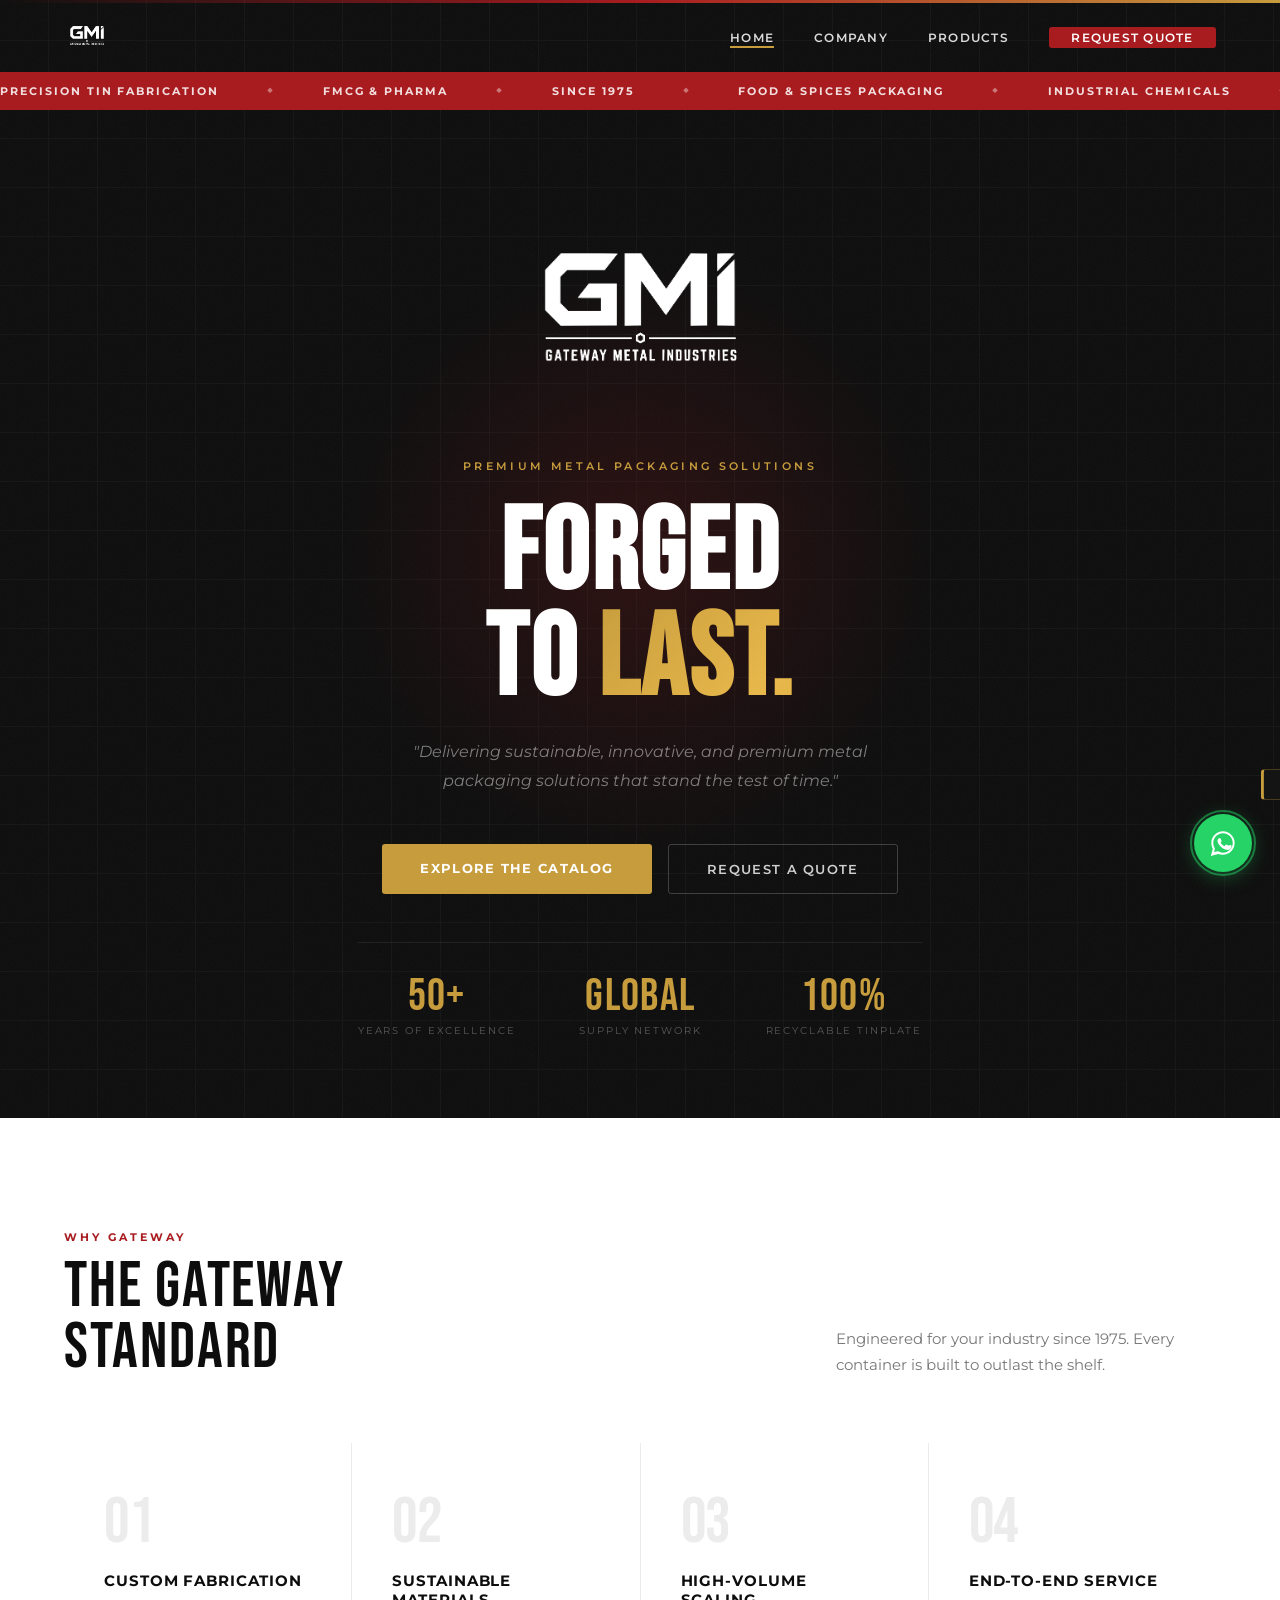
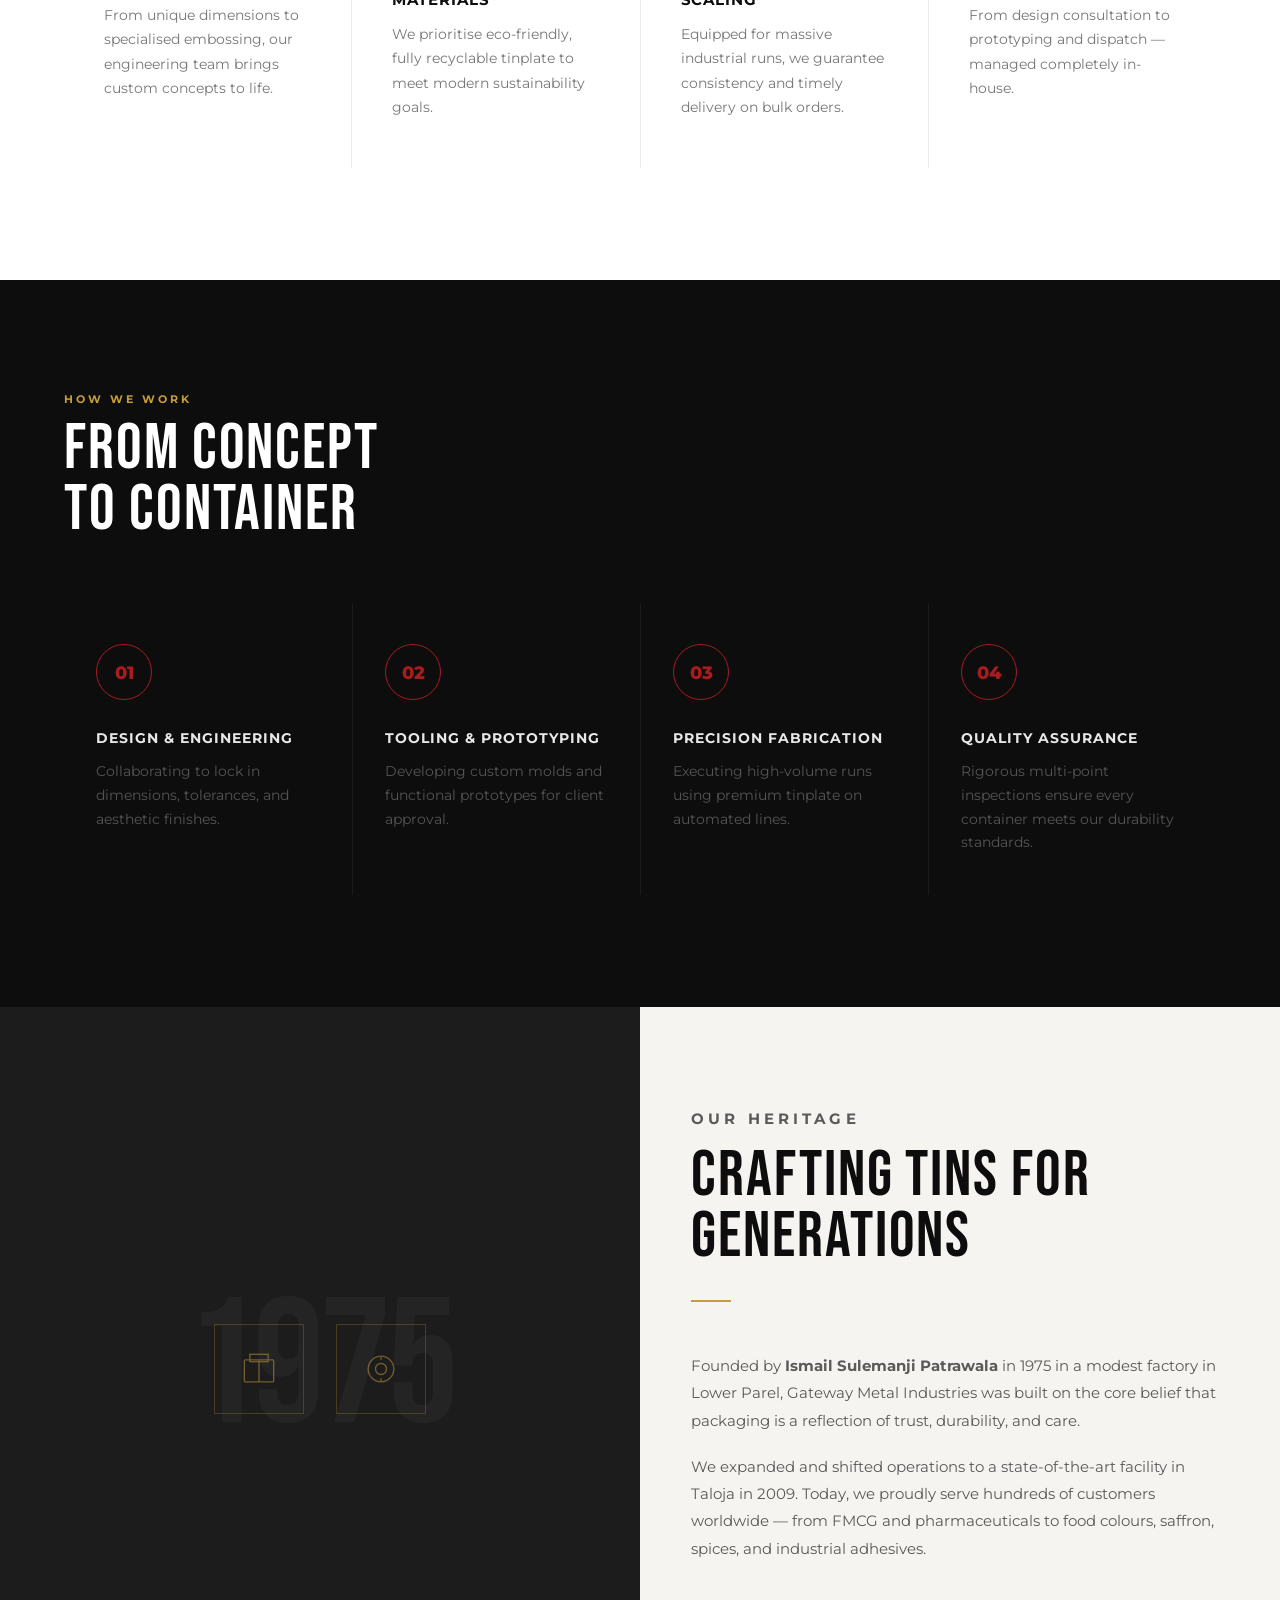
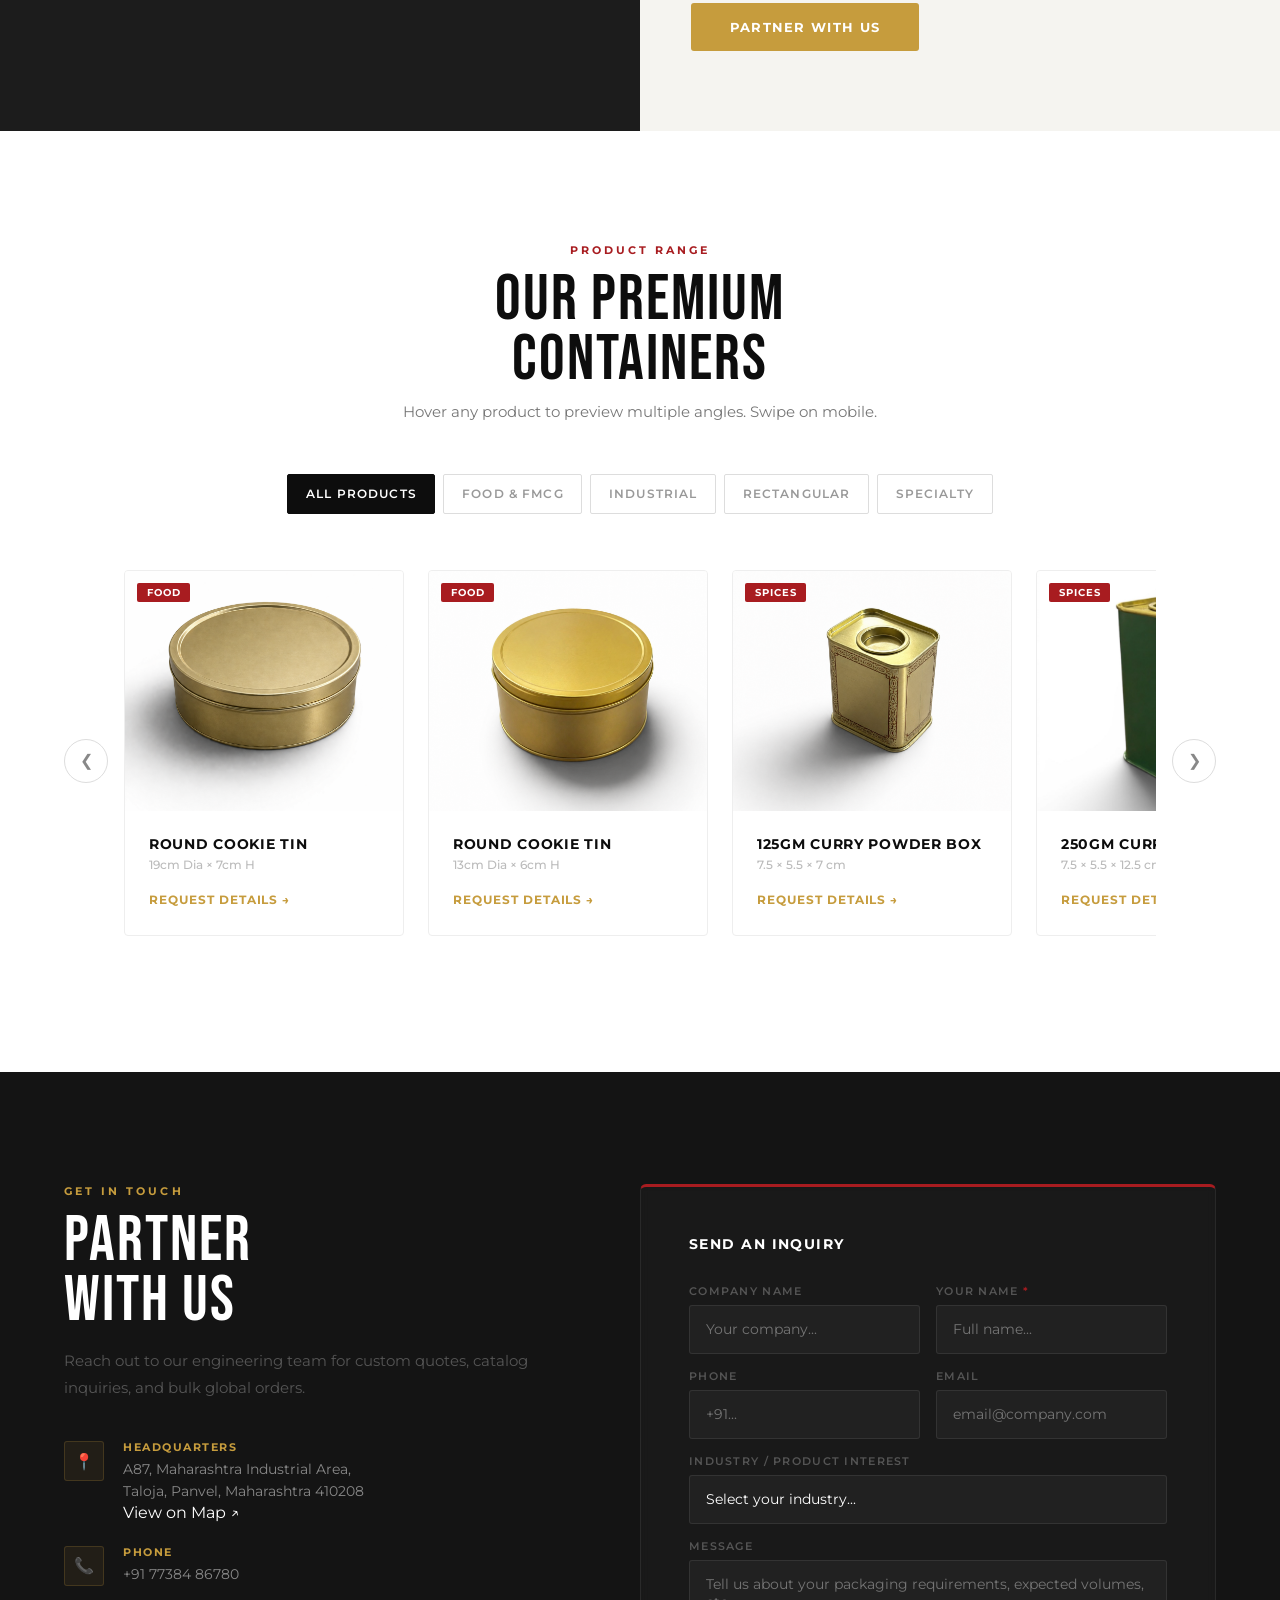
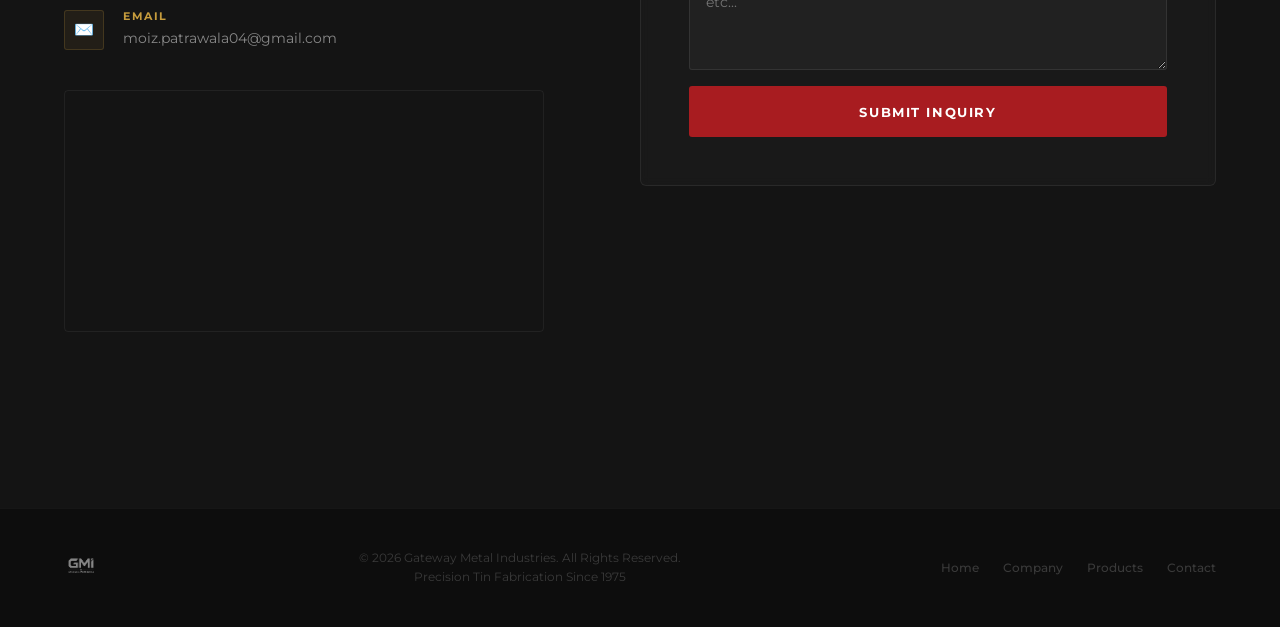
==== commit 5d341e29: "Update print statement from 'Hello' to 'Goodbye'" ====
--- a/index.html
+++ b/index.html
@@ -3,7 +3,10 @@
 <head>
 <meta charset="UTF-8">
 <meta name="viewport" content="width=device-width, initial-scale=1.0">
+<meta name="description" content="Gateway Metal Industries — Premium tin packaging manufacturer in Taloja, Maharashtra since 1975. Custom fabrication for FMCG, pharmaceuticals, spices, and industrial use.">
 <title>Gateway Metal Industries | Global Tin Packaging</title>
+<link rel="preconnect" href="https://fonts.googleapis.com">
+<link rel="preconnect" href="https://fonts.gstatic.com" crossorigin>
 <link href="https://fonts.googleapis.com/css2?family=Bebas+Neue&family=Montserrat:wght@400;500;600;700;800;900&display=swap" rel="stylesheet">
 <style>
 * { margin: 0; padding: 0; box-sizing: border-box; }
@@ -16,6 +19,9 @@
   --ease-out: cubic-bezier(0.16,1,0.3,1);
   --shadow-red: 0 8px 40px rgba(168,28,32,0.25);
   --nav-h: 72px;
+  --marquee-h: 38px;
+  /* BUG FIX: total offset = nav + marquee */
+  --top-offset: calc(var(--nav-h) + var(--marquee-h));
 }
 html { scroll-behavior: smooth; }
 body { font-family: var(--font); background: var(--white); color: var(--dark); overflow-x: hidden; }
@@ -42,77 +48,169 @@
 .reveal-delay-4 { transition-delay: .4s; }
 
 /* ─── NAV ─── */
-nav { position: fixed; top: 0; left: 0; right: 0; z-index: 1000; padding: 0 5%; transition: background .4s, box-shadow .4s, backdrop-filter .4s; background: transparent; }
-nav.scrolled { background: rgba(255,255,255,0.97); backdrop-filter: blur(16px); box-shadow: 0 1px 0 rgba(0,0,0,0.08); }
+nav {
+  position: fixed; top: 0; left: 0; right: 0; z-index: 1000;
+  padding: 0 5%; transition: background .4s, box-shadow .4s, backdrop-filter .4s;
+  background: transparent;
+}
+nav.scrolled {
+  background: rgba(255,255,255,0.97);
+  backdrop-filter: blur(16px);
+  -webkit-backdrop-filter: blur(16px);
+  box-shadow: 0 1px 0 rgba(0,0,0,0.08);
+}
 .nav-inner { display: flex; justify-content: space-between; align-items: center; height: var(--nav-h); max-width: 1400px; margin: 0 auto; }
 .nav-logo img { height: 46px; width: auto; display: block; transition: filter .3s; }
 nav:not(.scrolled) .nav-logo img { filter: brightness(0) invert(1); }
 .nav-links { display: flex; align-items: center; gap: 2.5rem; list-style: none; }
-.nav-links a { text-decoration: none; color: rgba(255,255,255,0.85); font-weight: 600; font-size: 0.78rem; letter-spacing: 0.1em; text-transform: uppercase; transition: color .2s; position: relative; padding-bottom: 3px; }
+.nav-links a {
+  text-decoration: none; color: rgba(255,255,255,0.85); font-weight: 600;
+  font-size: 0.78rem; letter-spacing: 0.1em; text-transform: uppercase;
+  transition: color .2s; position: relative; padding-bottom: 3px;
+  /* BUG FIX: ensure tap target is large enough */
+  padding-top: 3px;
+}
 .nav-links a::after { content: ''; position: absolute; bottom: 0; left: 0; width: 0; height: 1.5px; background: var(--gold); transition: width .3s var(--ease-out); }
 .nav-links a:hover::after, .nav-links a.active::after { width: 100%; }
 .nav-links a:hover { color: var(--white); }
 nav.scrolled .nav-links a { color: var(--mid); }
 nav.scrolled .nav-links a:hover { color: var(--red); }
-.nav-cta { background: var(--red)!important; color: var(--white)!important; padding: 0.6rem 1.4rem; border-radius: 3px; transition: background .2s, transform .2s, box-shadow .2s!important; }
-.nav-cta::after { display: none!important; }
-.nav-cta:hover { background: var(--red-dark)!important; box-shadow: var(--shadow-red)!important; transform: translateY(-1px)!important; }
-
-/* Hamburger Menu */
-.ham { display: none; flex-direction: column; gap: 5px; cursor: pointer; padding: 6px; z-index: 10; }
-.ham span { display: block; width: 24px; height: 2px; background: var(--white); border-radius: 2px; transition: all .3s; }
+.nav-cta {
+  background: var(--red) !important; color: var(--white) !important;
+  padding: 0.6rem 1.4rem; border-radius: 3px;
+  transition: background .2s, transform .2s, box-shadow .2s !important;
+}
+.nav-cta::after { display: none !important; }
+.nav-cta:hover { background: var(--red-dark) !important; box-shadow: var(--shadow-red) !important; transform: translateY(-1px) !important; }
+
+/* ─── HAMBURGER ─── */
+.ham { display: none; flex-direction: column; gap: 5px; cursor: pointer; padding: 10px 6px; z-index: 10; -webkit-tap-highlight-color: transparent; }
+.ham span { display: block; width: 24px; height: 2px; background: var(--white); border-radius: 2px; transition: all .3s; pointer-events: none; }
 nav.scrolled .ham span { background: var(--dark); }
 .ham.open span:nth-child(1) { transform: translateY(7px) rotate(45deg); }
 .ham.open span:nth-child(2) { opacity: 0; transform: scaleX(0); }
 .ham.open span:nth-child(3) { transform: translateY(-7px) rotate(-45deg); }
-.mobile-menu { display: none; position: fixed; inset: 0; background: rgba(10,10,10,0.98); flex-direction: column; align-items: center; justify-content: center; gap: 2.5rem; z-index: 999; opacity: 0; pointer-events: none; transition: opacity .4s; }
-.mobile-menu.open { opacity: 1; pointer-events: all; }
-.mobile-menu a { font-family: var(--display); font-size: 3rem; letter-spacing: .05em; color: rgba(255,255,255,0.7); text-decoration: none; transition: color .2s, transform .2s; }
-.mobile-menu a:hover { color: var(--gold); transform: translateX(8px); }
-.mobile-close { position: absolute; top: 24px; right: 28px; font-size: 2rem; color: #666; cursor: pointer; transition: color .2s; }
+
+/* ─── MOBILE MENU — BUG FIX: was missing display:flex in open state ─── */
+.mobile-menu {
+  display: none; /* shown via JS below */
+  position: fixed; inset: 0; background: rgba(10,10,10,0.98);
+  flex-direction: column; align-items: center; justify-content: center;
+  gap: 2.5rem; z-index: 999;
+  opacity: 0; pointer-events: none;
+  transition: opacity .4s;
+}
+.mobile-menu.open { display: flex; opacity: 1; pointer-events: all; }
+.mobile-menu a {
+  font-family: var(--display); font-size: clamp(2.4rem, 10vw, 3rem);
+  letter-spacing: .05em; color: rgba(255,255,255,0.7);
+  text-decoration: none; transition: color .2s, transform .2s;
+  -webkit-tap-highlight-color: transparent;
+}
+.mobile-menu a:hover, .mobile-menu a:active { color: var(--gold); transform: translateX(8px); }
+.mobile-close {
+  position: absolute; top: 24px; right: 28px; font-size: 2rem;
+  color: #666; cursor: pointer; transition: color .2s;
+  padding: 10px; line-height: 1;
+}
 .mobile-close:hover { color: var(--white); }
 
 /* ─── MARQUEE ─── */
-.marquee-bar { background: var(--red); padding: 0.75rem 0; overflow: hidden; position: fixed; top: var(--nav-h); left: 0; right: 0; z-index: 999; }
-.marquee-inner { display: flex; gap: 3rem; white-space: nowrap; animation: marquee 35s linear infinite; }
-.marquee-inner span { font-size: 0.7rem; font-weight: 700; letter-spacing: 0.18em; text-transform: uppercase; color: rgba(255,255,255,0.85); flex-shrink: 0; }
+.marquee-bar {
+  background: var(--red); padding: 0.65rem 0; overflow: hidden;
+  /* BUG FIX: was fixed which caused it to overlap content - kept fixed but properly offset */
+  position: fixed; top: var(--nav-h); left: 0; right: 0; z-index: 999;
+  height: var(--marquee-h);
+  display: flex; align-items: center;
+}
+.marquee-inner {
+  display: flex; gap: 3rem; white-space: nowrap;
+  animation: marquee 35s linear infinite; will-change: transform;
+}
+.marquee-inner span { font-size: 0.68rem; font-weight: 700; letter-spacing: 0.18em; text-transform: uppercase; color: rgba(255,255,255,0.85); flex-shrink: 0; }
 .marquee-inner span.dot { color: rgba(255,255,255,0.4); font-size: 0.6rem; }
-
-/* ─── GLOBALS & SECTION COMMONS ─── */
-section { padding: 7rem 5%; scroll-margin-top: calc(var(--nav-h) + 38px); }
+/* Pause marquee on hover/reduced motion */
+@media (prefers-reduced-motion: reduce) {
+  .marquee-inner { animation: none; }
+}
+
+/* ─── GLOBALS ─── */
+/* BUG FIX: scroll-margin-top must account for BOTH nav + marquee */
+section {
+  padding: 7rem 5%;
+  scroll-margin-top: var(--top-offset);
+}
+#home { scroll-margin-top: 0; }
 .section-tag { font-size: 0.68rem; letter-spacing: 0.28em; text-transform: uppercase; color: var(--red); font-weight: 700; margin-bottom: 0.8rem; }
-.section-title { font-family: var(--display); font-size: clamp(2.8rem, 5vw, 4.2rem); font-weight: 400; text-transform: uppercase; letter-spacing: .03em; line-height: .95; }
+.section-title { font-family: var(--display); font-size: clamp(2.6rem, 5vw, 4.2rem); font-weight: 400; text-transform: uppercase; letter-spacing: .03em; line-height: .95; }
 .section-sub { color: #777; margin-top: 1rem; font-size: 0.95rem; line-height: 1.75; }
 .max-w { max-width: 1300px; margin: 0 auto; }
 
-/* ─── HERO (THE BUG FIX IS HERE) ─── */
-.hero { padding: 140px 5% 80px; background: var(--dark); display: flex; flex-direction: column; align-items: center; justify-content: flex-start; text-align: center; position: relative; overflow: hidden; }
+/* ─── HERO ─── */
+/* BUG FIX: padding-top must clear nav + marquee + extra breathing room */
+.hero {
+  padding: calc(var(--top-offset) + 70px) 5% 80px;
+  background: var(--dark); display: flex; flex-direction: column;
+  align-items: center; justify-content: flex-start; text-align: center;
+  position: relative; overflow: hidden; min-height: 100svh;
+}
 .hero > * { position: relative; z-index: 2; }
-/* Added !important to kill the invisible 600px deadspace block! */
-.hero-noise { position: absolute !important; inset: 0; z-index: 0; opacity: .04; background-image: url("data:image/svg+xml,%3Csvg viewBox='0 0 256 256' xmlns='http://www.w3.org/2000/svg'%3E%3Cfilter id='noise'%3E%3CfeTurbulence type='fractalNoise' baseFrequency='0.9' numOctaves='4' stitchTiles='stitch'/%3E%3C/filter%3E%3Crect width='100%25' height='100%25' filter='url(%23noise)' opacity='1'/%3E%3C/svg%3E"); background-size: 200px 200px; }
-.hero-grid { position: absolute !important; inset: 0; z-index: 0; opacity: .03; background-image: repeating-linear-gradient(0deg,transparent,transparent 48px,#fff 48px,#fff 49px), repeating-linear-gradient(90deg,transparent,transparent 48px,#fff 48px,#fff 49px); }
-.hero-glow { position: absolute !important; width: 600px; height: 600px; border-radius: 50%; background: radial-gradient(circle,rgba(168,28,32,0.2) 0%,transparent 70%); top: 50%; left: 50%; transform: translate(-50%,-50%); z-index: 0; animation: heroFloat 6s ease-in-out infinite; }
-.hero-accent-top { position: absolute !important; top: 0; left: 0; right: 0; height: 3px; z-index: 2; background: linear-gradient(90deg,transparent,var(--red),var(--gold),var(--red),transparent); background-size: 200% auto; animation: gradientShift 4s linear infinite; }
-
-.hero-logo { width: 260px; height: auto; filter: brightness(0) invert(1); animation: heroFloat 6s ease-in-out 1s infinite; margin-bottom: 1.2rem; }
+.hero-noise {
+  position: absolute !important; inset: 0; z-index: 0; opacity: .04;
+  background-image: url("data:image/svg+xml,%3Csvg viewBox='0 0 256 256' xmlns='http://www.w3.org/2000/svg'%3E%3Cfilter id='noise'%3E%3CfeTurbulence type='fractalNoise' baseFrequency='0.9' numOctaves='4' stitchTiles='stitch'/%3E%3C/filter%3E%3Crect width='100%25' height='100%25' filter='url(%23noise)' opacity='1'/%3E%3C/svg%3E");
+  background-size: 200px 200px; pointer-events: none;
+}
+.hero-grid {
+  position: absolute !important; inset: 0; z-index: 0; opacity: .03;
+  background-image: repeating-linear-gradient(0deg,transparent,transparent 48px,#fff 48px,#fff 49px), repeating-linear-gradient(90deg,transparent,transparent 48px,#fff 48px,#fff 49px);
+  pointer-events: none;
+}
+.hero-glow {
+  position: absolute !important; width: 600px; height: 600px; border-radius: 50%;
+  background: radial-gradient(circle,rgba(168,28,32,0.2) 0%,transparent 70%);
+  top: 50%; left: 50%; transform: translate(-50%,-50%); z-index: 0;
+  animation: heroFloat 6s ease-in-out infinite; pointer-events: none;
+}
+.hero-accent-top {
+  position: absolute !important; top: 0; left: 0; right: 0; height: 3px; z-index: 2;
+  background: linear-gradient(90deg,transparent,var(--red),var(--gold),var(--red),transparent);
+  background-size: 200% auto; animation: gradientShift 4s linear infinite; pointer-events: none;
+}
+
+.hero-logo-wrap { animation: fadeUp .8s var(--ease-out) .1s both; }
+.hero-logo { width: clamp(160px, 30vw, 260px); height: auto; filter: brightness(0) invert(1); animation: heroFloat 6s ease-in-out 1s infinite; margin-bottom: 1.2rem; display: block; }
 .hero-eyebrow { font-size: 0.7rem; letter-spacing: 0.3em; text-transform: uppercase; color: var(--gold); margin-bottom: 1.8rem; font-weight: 600; animation: fadeUp .8s var(--ease-out) .2s both; }
-.hero h1 { font-family: var(--display); font-size: clamp(4rem, 9vw, 8.5rem); color: var(--white); line-height: .92; letter-spacing: 0.02em; text-transform: uppercase; margin-bottom: 1.5rem; animation: fadeUp .9s var(--ease-out) .35s both; }
+.hero h1 { font-family: var(--display); font-size: clamp(3.5rem, 9vw, 8.5rem); color: var(--white); line-height: .92; letter-spacing: 0.02em; text-transform: uppercase; margin-bottom: 1.5rem; animation: fadeUp .9s var(--ease-out) .35s both; }
 .hero h1 span { color: transparent; background: linear-gradient(135deg,var(--gold),var(--gold-light),var(--gold)); background-size: 200% auto; -webkit-background-clip: text; background-clip: text; animation: shimmer 4s linear infinite; }
-.hero-sub { font-size: 1rem; color: rgba(255,255,255,0.45); max-width: 520px; margin: 0 auto 3rem; line-height: 1.8; font-weight: 400; font-style: italic; animation: fadeUp .9s var(--ease-out) .5s both; }
+.hero-sub { font-size: clamp(0.85rem, 2vw, 1rem); color: rgba(255,255,255,0.45); max-width: 520px; margin: 0 auto 3rem; line-height: 1.8; font-weight: 400; font-style: italic; animation: fadeUp .9s var(--ease-out) .5s both; }
 .hero-actions { display: flex; gap: 1rem; flex-wrap: wrap; justify-content: center; animation: fadeUp .9s var(--ease-out) .65s both; }
-.btn-gold { background: var(--gold); color: var(--white); text-decoration: none; padding: 1rem 2.4rem; font-weight: 700; font-size: 0.82rem; letter-spacing: 0.1em; text-transform: uppercase; border-radius: 3px; transition: all .25s; }
+.btn-gold {
+  background: var(--gold); color: var(--white); text-decoration: none;
+  padding: 1rem 2.4rem; font-weight: 700; font-size: 0.82rem;
+  letter-spacing: 0.1em; text-transform: uppercase; border-radius: 3px;
+  transition: all .25s; display: inline-block; -webkit-tap-highlight-color: transparent;
+}
 .btn-gold:hover { background: var(--gold-light); transform: translateY(-2px); box-shadow: 0 12px 32px rgba(198,156,61,0.35); }
-.btn-outline { border: 1.5px solid rgba(255,255,255,0.2); color: rgba(255,255,255,0.8); text-decoration: none; padding: 1rem 2.4rem; font-weight: 600; font-size: 0.82rem; letter-spacing: 0.1em; text-transform: uppercase; border-radius: 3px; transition: all .25s; }
+.btn-outline {
+  border: 1.5px solid rgba(255,255,255,0.2); color: rgba(255,255,255,0.8);
+  text-decoration: none; padding: 1rem 2.4rem; font-weight: 600; font-size: 0.82rem;
+  letter-spacing: 0.1em; text-transform: uppercase; border-radius: 3px;
+  transition: all .25s; display: inline-block; -webkit-tap-highlight-color: transparent;
+}
 .btn-outline:hover { border-color: rgba(255,255,255,0.7); color: var(--white); background: rgba(255,255,255,0.05); transform: translateY(-2px); }
-.hero-stats { display: flex; gap: 4rem; margin-top: 3rem; padding-top: 2rem; border-top: 1px solid rgba(255,255,255,0.08); animation: fadeUp .9s var(--ease-out) .8s both; }
-.stat-item { text-align: center; }
-.stat-num { font-family: var(--display); font-size: 2.8rem; color: var(--gold); display: block; line-height: 1; letter-spacing: .03em; }
+.hero-stats {
+  display: flex; gap: clamp(1.5rem, 5vw, 4rem); margin-top: 3rem;
+  padding-top: 2rem; border-top: 1px solid rgba(255,255,255,0.08);
+  animation: fadeUp .9s var(--ease-out) .8s both; flex-wrap: wrap; justify-content: center;
+}
+.stat-item { text-align: center; min-width: 90px; }
+.stat-num { font-family: var(--display); font-size: clamp(2rem, 5vw, 2.8rem); color: var(--gold); display: block; line-height: 1; letter-spacing: .03em; }
 .stat-label { font-size: 0.65rem; letter-spacing: 0.18em; text-transform: uppercase; color: rgba(255,255,255,0.3); margin-top: 0.5rem; }
 
-/* ─── STANDARDS & PROCESS & HERITAGE ─── */
+/* ─── STANDARDS ─── */
 .standards { background: var(--white); }
 .standards-header { display: flex; justify-content: space-between; align-items: flex-end; margin-bottom: 4rem; flex-wrap: wrap; gap: 2rem; }
-.standards-grid { display: grid; grid-template-columns: repeat(auto-fit, minmax(280px, 1fr)); gap: 1px; background: #ebebeb; }
+.standards-grid { display: grid; grid-template-columns: repeat(auto-fit, minmax(260px, 1fr)); gap: 1px; background: #ebebeb; }
 .std-card { background: var(--white); padding: 3rem 2.5rem; transition: background .3s; position: relative; overflow: hidden; }
 .std-card::after { content: ''; position: absolute; bottom: 0; left: 0; width: 0; height: 2px; background: var(--red); transition: width .4s var(--ease-out); }
 .std-card:hover { background: var(--light); }
@@ -122,142 +220,306 @@
 .std-card h3 { font-size: 0.95rem; font-weight: 700; color: var(--dark); margin-bottom: 0.8rem; text-transform: uppercase; letter-spacing: 0.06em; }
 .std-card p { color: #777; font-size: 0.88rem; line-height: 1.75; }
 
+/* ─── PROCESS ─── */
 .process { background: var(--dark); color: var(--white); }
 .process .section-title { color: var(--white); }
 .process .section-sub { color: #555; }
-.process-steps { display: grid; grid-template-columns: repeat(auto-fit, minmax(220px, 1fr)); gap: 0; margin-top: 4rem; }
+.process-steps { display: grid; grid-template-columns: repeat(auto-fit, minmax(200px, 1fr)); gap: 0; margin-top: 4rem; }
 .step { padding: 2.5rem 2rem; border-left: 1px solid rgba(255,255,255,0.06); transition: background .3s; }
 .step:first-child { border-left: none; }
 .step:hover { background: rgba(255,255,255,0.02); }
-.step-num { width: 56px; height: 56px; border-radius: 50%; border: 1.5px solid var(--red); color: var(--red); font-size: 1.1rem; font-weight: 800; display: flex; align-items: center; justify-content: center; margin-bottom: 1.8rem; transition: all .3s; }
+.step-num {
+  width: 56px; height: 56px; border-radius: 50%; border: 1.5px solid var(--red);
+  color: var(--red); font-size: 1.1rem; font-weight: 800; display: flex;
+  align-items: center; justify-content: center; margin-bottom: 1.8rem; transition: all .3s;
+}
 .step:hover .step-num { background: var(--red); color: var(--white); box-shadow: 0 0 20px rgba(168,28,32,0.4); }
 .step h4 { font-size: 0.88rem; font-weight: 700; text-transform: uppercase; letter-spacing: 0.07em; margin-bottom: 0.8rem; color: rgba(255,255,255,0.9); }
 .step p { color: #555; font-size: 0.85rem; line-height: 1.75; }
 
+/* ─── HERITAGE ─── */
 .heritage { background: var(--light); display: grid; grid-template-columns: 1fr 1fr; min-height: 580px; padding: 0; }
-.heritage-img { background: var(--dark3); position: relative; overflow: hidden; display: flex; align-items: center; justify-content: center; }
-.big-year { font-family: var(--display); font-size: clamp(7rem, 14vw, 13rem); font-weight: 400; color: rgba(255,255,255,0.04); line-height: 1; letter-spacing: -.03em; position: absolute; user-select: none; }
+.heritage-img { background: var(--dark3); position: relative; overflow: hidden; display: flex; align-items: center; justify-content: center; min-height: 300px; }
+.big-year { font-family: var(--display); font-size: clamp(7rem, 14vw, 13rem); font-weight: 400; color: rgba(255,255,255,0.04); line-height: 1; letter-spacing: -.03em; position: absolute; user-select: none; pointer-events: none; }
 .heritage-icon-row { display: flex; gap: 2rem; position: relative; z-index: 1; }
 .h-icon-box { width: 90px; height: 90px; border: 1px solid rgba(198,156,61,0.25); display: flex; align-items: center; justify-content: center; transition: all .3s; }
 .h-icon-box:hover { border-color: rgba(198,156,61,0.7); background: rgba(198,156,61,0.05); }
 .h-icon-box svg { opacity: 0.5; transition: opacity .3s; }
 .h-icon-box:hover svg { opacity: 0.9; }
-.heritage-content { padding: 6rem 8%; display: flex; flex-direction: column; justify-content: center; }
+.heritage-content { padding: 5rem 8%; display: flex; flex-direction: column; justify-content: center; }
 .heritage-content p { color: #5a5a5a; line-height: 1.85; margin-top: 1.2rem; font-size: 0.92rem; }
 .heritage-divider { width: 40px; height: 2px; background: var(--gold); margin: 2rem 0; }
 
-/* ─── CATALOG CAROUSEL ─── */
+/* ─── CATALOG ─── */
 .catalog { background: var(--white); }
 .catalog-header { text-align: center; margin-bottom: 3rem; }
 .filters { display: flex; justify-content: center; flex-wrap: wrap; gap: 0.5rem; margin-bottom: 3rem; }
-.filter-btn { background: transparent; border: 1.5px solid #ddd; color: #999; padding: 0.4rem 1.1rem; border-radius: 2px; font-weight: 600; font-size: 0.72rem; letter-spacing: 0.1em; text-transform: uppercase; cursor: pointer; transition: all .2s; font-family: var(--font); }
+.filter-btn {
+  background: transparent; border: 1.5px solid #ddd; color: #999;
+  padding: 0.5rem 1.1rem; border-radius: 2px; font-weight: 600; font-size: 0.72rem;
+  letter-spacing: 0.1em; text-transform: uppercase; cursor: pointer;
+  transition: all .2s; font-family: var(--font);
+  /* BUG FIX: ensure minimum touch target */
+  min-height: 40px;
+  -webkit-tap-highlight-color: transparent;
+}
 .filter-btn:hover { border-color: #bbb; color: #555; }
 .filter-btn.active { background: var(--dark); border-color: var(--dark); color: var(--white); }
 
 .carousel-wrap { position: relative; display: flex; align-items: center; gap: 1rem; }
-.c-btn { width: 44px; height: 44px; border-radius: 50%; border: 1.5px solid #ddd; background: transparent; color: #888; font-size: 1rem; cursor: pointer; display: flex; align-items: center; justify-content: center; transition: all .25s; flex-shrink: 0; z-index: 5; }
-.c-btn:hover { background: var(--red); border-color: var(--red); color: var(--white); box-shadow: var(--shadow-red); }
-.c-track { display: flex; gap: 1.5rem; overflow-x: auto; scroll-behavior: smooth; padding: 0.5rem 2px 1.5rem; scrollbar-width: none; flex: 1; }
+.c-btn {
+  width: 44px; height: 44px; border-radius: 50%; border: 1.5px solid #ddd;
+  background: transparent; color: #888; font-size: 1rem; cursor: pointer;
+  display: flex; align-items: center; justify-content: center; transition: all .25s;
+  flex-shrink: 0; z-index: 5; -webkit-tap-highlight-color: transparent;
+}
+.c-btn:hover, .c-btn:active { background: var(--red); border-color: var(--red); color: var(--white); box-shadow: var(--shadow-red); }
+.c-track {
+  display: flex; gap: 1.5rem; overflow-x: auto; scroll-behavior: smooth;
+  padding: 0.5rem 2px 1.5rem; scrollbar-width: none; flex: 1;
+  /* BUG FIX: native momentum scrolling on iOS */
+  -webkit-overflow-scrolling: touch;
+  scroll-snap-type: x mandatory;
+}
 .c-track::-webkit-scrollbar { display: none; }
 
-.prod-card { min-width: 290px; flex-shrink: 0; background: var(--white); border: 1px solid #eeeeee; border-radius: 4px; overflow: hidden; transition: all .35s var(--ease-out); }
+.prod-card {
+  min-width: 280px; flex-shrink: 0; background: var(--white);
+  border: 1px solid #eeeeee; border-radius: 4px; overflow: hidden;
+  transition: all .35s var(--ease-out);
+  scroll-snap-align: start;
+}
 .prod-card:hover { border-color: transparent; box-shadow: 0 16px 48px rgba(0,0,0,0.1), 0 2px 8px rgba(168,28,32,0.08); transform: translateY(-6px); }
 .prod-card.hidden { display: none !important; }
 
 .prod-img-wrap { position: relative; height: 240px; background: var(--light); overflow: hidden; }
 .prod-badge { position: absolute; top: 12px; left: 12px; background: var(--red); color: var(--white); font-size: 0.62rem; font-weight: 700; letter-spacing: 0.1em; text-transform: uppercase; padding: 0.22rem 0.6rem; border-radius: 2px; z-index: 10; }
 
-/* Fast 3-Image CSS Setup */
-.prod-img-wrap img { position: absolute; top: 0; left: 0; width: 100%; height: 100%; object-fit: cover; opacity: 0; transition: opacity 0.3s ease; }
-.prod-img-wrap img:nth-child(1) { opacity: 1; }
-
-/* Faster Hover Cycling Animation (2.4s total, 0.8s per image) */
-.prod-card:hover .prod-img-wrap img { animation: cycleImages 2.4s infinite; }
-.prod-card:hover .prod-img-wrap img:nth-child(1) { animation-delay: 0s; }
-.prod-card:hover .prod-img-wrap img:nth-child(2) { animation-delay: 0.8s; }
-.prod-card:hover .prod-img-wrap img:nth-child(3) { animation-delay: 1.6s; }
-
-@keyframes cycleImages {
-  0%, 25% { opacity: 1; z-index: 2; }
-  33.33%, 100% { opacity: 0; z-index: 1; }
+/* BUG FIX: Corrected image cycling — stagger properly without z-index flicker */
+.prod-img-wrap img {
+  position: absolute; top: 0; left: 0; width: 100%; height: 100%;
+  object-fit: cover; opacity: 0; transition: opacity 0.4s ease;
+}
+.prod-img-wrap img:first-of-type { opacity: 1; }
+
+.prod-card:hover .prod-img-wrap img:first-of-type { animation: cycleImg 2.4s infinite 0s; }
+.prod-card:hover .prod-img-wrap img:nth-of-type(2) { animation: cycleImg 2.4s infinite 0.8s; }
+.prod-card:hover .prod-img-wrap img:nth-of-type(3) { animation: cycleImg 2.4s infinite 1.6s; }
+
+@keyframes cycleImg {
+  0%     { opacity: 0; }
+  5%     { opacity: 1; }
+  30%    { opacity: 1; }
+  38%    { opacity: 0; }
+  100%   { opacity: 0; }
 }
 
 .prod-info { padding: 1.5rem; }
 .prod-info h3 { font-size: 0.88rem; font-weight: 700; text-transform: uppercase; letter-spacing: 0.05em; color: var(--dark); margin-bottom: 0.25rem; }
 .prod-dims { font-size: 0.78rem; color: #bbb; margin-bottom: 1rem; font-weight: 500; }
-.prod-link { font-size: 0.75rem; font-weight: 700; color: var(--gold); text-decoration: none; letter-spacing: 0.08em; text-transform: uppercase; display: inline-flex; align-items: center; gap: 4px; transition: color .2s; }
-.prod-link:hover { color: var(--red); }
+.prod-link {
+  font-size: 0.75rem; font-weight: 700; color: var(--gold); text-decoration: none;
+  letter-spacing: 0.08em; text-transform: uppercase; display: inline-flex;
+  align-items: center; gap: 4px; transition: color .2s;
+  padding: 4px 0; /* Better touch target */
+}
+.prod-link:hover, .prod-link:active { color: var(--red); }
 .prod-link::after { content: '→'; transition: transform .2s; }
 .prod-link:hover::after { transform: translateX(4px); }
 
-/* ─── CONTACT & FOOTER ─── */
+/* ─── CONTACT ─── */
 .contact { background: var(--dark2); color: var(--white); padding: 7rem 5%; }
-.contact-grid { display: grid; grid-template-columns: 1fr 1.2fr; gap: 6rem; max-width: 1300px; margin: 0 auto; align-items: start; }
+.contact-grid { display: grid; grid-template-columns: 1fr 1.2fr; gap: 6rem; max-width: 1300px; margin: 0 auto 4rem; align-items: start; }
 .contact .section-title { color: var(--white); }
 .contact .section-sub { color: #555; }
 .contact-details { margin-top: 2.5rem; display: flex; flex-direction: column; gap: 1.5rem; }
 .c-detail { display: flex; gap: 1.2rem; align-items: flex-start; }
-.c-detail-icon { width: 40px; height: 40px; background: rgba(198,156,61,0.08); border: 1px solid rgba(198,156,61,0.2); border-radius: 3px; display: flex; align-items: center; justify-content: center; flex-shrink: 0; font-size: 1rem; transition: all .2s; }
+.c-detail-icon {
+  width: 40px; height: 40px; background: rgba(198,156,61,0.08); border: 1px solid rgba(198,156,61,0.2);
+  border-radius: 3px; display: flex; align-items: center; justify-content: center;
+  flex-shrink: 0; font-size: 1rem; transition: all .2s;
+}
 .c-detail:hover .c-detail-icon { background: rgba(198,156,61,0.15); border-color: rgba(198,156,61,0.4); }
 .c-detail-text strong { display: block; font-size: 0.67rem; letter-spacing: 0.14em; text-transform: uppercase; color: var(--gold); margin-bottom: 0.3rem; }
 .c-detail-text span { color: #888; font-size: 0.88rem; line-height: 1.55; display: block; }
-.map-link { display: inline-flex; align-items: center; gap: 4px; margin-top: 0.5rem; font-size: 0.72rem; color: var(--gold); text-decoration: none; font-weight: 700; text-transform: uppercase; transition: color .2s; }
-.map-link:hover { color: var(--red); }
-.map-embed { margin-top: 2.5rem; border-radius: 4px; overflow: hidden; border: 1px solid rgba(255,255,255,0.06); }
-.map-embed iframe { width: 100%; height: 240px; border: 0; display: block; filter: grayscale(100%) invert(90%) contrast(80%); transition: filter .3s; }
+.c-detail-text a { color: inherit; text-decoration: none; transition: color .2s; }
+.c-detail-text a:hover { color: var(--gold); }
+
+/* BUG FIX: Map moved inside contact-grid, own max-width container */
+.map-embed { border-radius: 4px; overflow: hidden; border: 1px solid rgba(255,255,255,0.06); margin-top: 2.5rem; }
+.map-embed iframe {
+  width: 100%; height: 240px; border: 0; display: block;
+  /* BUG FIX: removed invert filter which made map unreadable on dark bg */
+  filter: grayscale(80%);
+  transition: filter .3s;
+}
 .map-embed:hover iframe { filter: grayscale(0%); }
 
-.contact-form-wrap { background: rgba(255,255,255,0.025); border: 1px solid rgba(255,255,255,0.07); border-radius: 6px; padding: 3rem; border-top: 3px solid var(--red); backdrop-filter: blur(4px); }
+/* Contact form */
+.contact-form-wrap {
+  background: rgba(255,255,255,0.025); border: 1px solid rgba(255,255,255,0.07);
+  border-radius: 6px; padding: 3rem;
+  border-top: 3px solid var(--red); backdrop-filter: blur(4px); -webkit-backdrop-filter: blur(4px);
+}
 .contact-form-wrap h3 { font-size: 0.9rem; font-weight: 700; text-transform: uppercase; letter-spacing: 0.1em; margin-bottom: 2rem; color: var(--white); }
-.form-row { display: grid; grid-template-columns: 1fr 1fr; gap: 1rem; margin-bottom: 1rem; }
+.form-row { display: grid; grid-template-columns: 1fr 1fr; gap: 1rem; margin-bottom: 0; }
 .form-field { display: flex; flex-direction: column; gap: 0.45rem; margin-bottom: 1rem; }
 .form-field label { font-size: 0.67rem; letter-spacing: 0.12em; text-transform: uppercase; color: #555; font-weight: 600; }
-.form-field input, .form-field textarea, .form-field select { background: rgba(255,255,255,0.04); border: 1px solid rgba(255,255,255,0.08); border-radius: 3px; padding: 0.9rem 1rem; color: var(--white); font-family: var(--font); font-size: 0.88rem; transition: all .2s; width: 100%; outline: none; }
-.form-field input:focus, .form-field textarea:focus, .form-field select:focus { border-color: rgba(198,156,61,0.6); background: rgba(255,255,255,0.06); }
+.form-field input, .form-field textarea, .form-field select {
+  background: rgba(255,255,255,0.04); border: 1px solid rgba(255,255,255,0.08);
+  border-radius: 3px; padding: 0.9rem 1rem; color: var(--white);
+  font-family: var(--font); font-size: 0.88rem; transition: all .2s;
+  width: 100%; outline: none;
+  /* BUG FIX: prevent iOS zoom on focus (font-size < 16px triggers zoom) */
+  font-size: 16px;
+  -webkit-appearance: none; appearance: none;
+}
+.form-field input:focus, .form-field textarea:focus, .form-field select:focus {
+  border-color: rgba(198,156,61,0.6); background: rgba(255,255,255,0.06);
+}
+/* Override 16px for labels only on larger screens */
+@media (min-width: 761px) {
+  .form-field input, .form-field textarea, .form-field select { font-size: 0.88rem; }
+}
+.form-field.error input,
+.form-field.error textarea,
+.form-field.error select { border-color: var(--red); }
+.form-field .error-msg { font-size: 0.68rem; color: var(--red); margin-top: 0.2rem; display: none; }
+.form-field.error .error-msg { display: block; }
 .form-field textarea { resize: vertical; min-height: 110px; }
 .form-field select option { background: #1a1a1a; color: var(--white); }
-.btn-submit { width: 100%; background: var(--red); color: var(--white); border: none; padding: 1.1rem; font-family: var(--font); font-weight: 700; font-size: 0.82rem; letter-spacing: 0.12em; text-transform: uppercase; border-radius: 3px; cursor: pointer; transition: all .2s; }
-.btn-submit:hover { background: var(--red-dark); box-shadow: var(--shadow-red); transform: translateY(-1px); }
-.form-toast { display: none; margin-top: 1rem; padding: 1rem; border: 1px solid rgba(198,156,61,0.3); border-radius: 3px; background: rgba(198,156,61,0.06); color: var(--gold); font-size: 0.82rem; text-align: center; }
+.btn-submit {
+  width: 100%; background: var(--red); color: var(--white); border: none;
+  padding: 1.1rem; font-family: var(--font); font-weight: 700; font-size: 0.82rem;
+  letter-spacing: 0.12em; text-transform: uppercase; border-radius: 3px; cursor: pointer;
+  transition: all .2s; -webkit-tap-highlight-color: transparent;
+}
+.btn-submit:hover, .btn-submit:active { background: var(--red-dark); box-shadow: var(--shadow-red); transform: translateY(-1px); }
+.btn-submit:disabled { opacity: 0.5; cursor: not-allowed; transform: none; }
+.form-toast {
+  display: none; margin-top: 1rem; padding: 1rem;
+  border: 1px solid rgba(198,156,61,0.3); border-radius: 3px;
+  background: rgba(198,156,61,0.06); color: var(--gold); font-size: 0.82rem; text-align: center;
+}
 .form-actions { display: none; gap: 0.8rem; margin-top: 1rem; flex-wrap: wrap; }
-.btn-wa { flex: 1; display: flex; align-items: center; justify-content: center; gap: 8px; background: #25d366; color: var(--white); padding: .85rem; border-radius: 3px; font-weight: 700; font-size: 0.78rem; text-decoration: none; transition: all .2s; }
-.btn-wa:hover { background: #1da851; transform: translateY(-1px); }
-.btn-email-direct { flex: 1; display: flex; align-items: center; justify-content: center; gap: 8px; background: rgba(255,255,255,0.07); color: #ccc; border: 1px solid rgba(255,255,255,0.1); padding: .85rem; border-radius: 3px; font-weight: 600; font-size: 0.78rem; text-decoration: none; transition: all .2s; }
-.btn-email-direct:hover { background: rgba(255,255,255,0.12); color: var(--white); }
-
+.btn-wa {
+  flex: 1; display: flex; align-items: center; justify-content: center; gap: 8px;
+  background: #25d366; color: var(--white); padding: .85rem; border-radius: 3px;
+  font-weight: 700; font-size: 0.78rem; text-decoration: none; transition: all .2s;
+  -webkit-tap-highlight-color: transparent; min-height: 48px;
+}
+.btn-wa:hover, .btn-wa:active { background: #1da851; transform: translateY(-1px); }
+.btn-email-direct {
+  flex: 1; display: flex; align-items: center; justify-content: center; gap: 8px;
+  background: rgba(255,255,255,0.07); color: #ccc; border: 1px solid rgba(255,255,255,0.1);
+  padding: .85rem; border-radius: 3px; font-weight: 600; font-size: 0.78rem;
+  text-decoration: none; transition: all .2s; -webkit-tap-highlight-color: transparent; min-height: 48px;
+}
+.btn-email-direct:hover, .btn-email-direct:active { background: rgba(255,255,255,0.12); color: var(--white); }
+
+/* BUG FIX: full-width map below the grid, with max-width + centering */
+.map-section { max-width: 1300px; margin: 0 auto; }
+
+/* ─── FOOTER ─── */
 footer { background: var(--dark); padding: 2.5rem 5%; border-top: 1px solid rgba(255,255,255,0.04); }
 .footer-inner { display: flex; justify-content: space-between; align-items: center; max-width: 1300px; margin: 0 auto; flex-wrap: wrap; gap: 1rem; }
 .footer-logo img { height: 34px; filter: brightness(0) invert(1); opacity: 0.5; transition: opacity .2s; }
+.footer-logo img:hover { opacity: 0.8; }
 .footer-copy { font-size: 0.73rem; color: #3a3a3a; text-align: center; line-height: 1.6; }
-.footer-links { display: flex; gap: 1.5rem; }
-.footer-links a { font-size: 0.73rem; color: #3a3a3a; text-decoration: none; transition: color .2s; font-weight: 500; }
+.footer-links { display: flex; gap: 1.5rem; flex-wrap: wrap; }
+.footer-links a { font-size: 0.73rem; color: #3a3a3a; text-decoration: none; transition: color .2s; font-weight: 500; padding: 4px 0; }
 .footer-links a:hover { color: var(--gold); }
 
-.wa-btn { position: fixed; bottom: 28px; right: 28px; width: 58px; height: 58px; background: #25d366; border-radius: 50%; display: flex; align-items: center; justify-content: center; z-index: 999; transition: all .25s var(--ease-out); box-shadow: 0 4px 20px rgba(37,211,102,0.35); }
+/* ─── FLOATING WHATSAPP ─── */
+.wa-btn {
+  position: fixed; bottom: 28px; right: 28px; width: 58px; height: 58px;
+  background: #25d366; border-radius: 50%; display: flex; align-items: center;
+  justify-content: center; z-index: 998; transition: all .25s var(--ease-out);
+  box-shadow: 0 4px 20px rgba(37,211,102,0.35); -webkit-tap-highlight-color: transparent;
+}
 .wa-btn:hover { transform: scale(1.12); box-shadow: 0 8px 32px rgba(37,211,102,0.5); }
-.wa-pulse { position: absolute; inset: -4px; border-radius: 50%; border: 2px solid rgba(37,211,102,0.5); animation: pulseRing 2.5s ease-out infinite; }
-#progress-bar { position: fixed; top: 0; left: 0; height: 2px; width: 0%; background: linear-gradient(90deg,var(--red),var(--gold)); z-index: 1001; transition: width .1s linear; }
-
-@media(max-width: 960px) { .heritage { grid-template-columns: 1fr; } .heritage-img { min-height: 260px; } .contact-grid { grid-template-columns: 1fr; gap: 3rem; } .form-row { grid-template-columns: 1fr; } }
-@media(max-width: 760px) { .nav-links { display: none; } .ham { display: flex; } .hero h1 { font-size: clamp(4rem,18vw,7rem); } .contact-form-wrap { padding: 2rem 1.5rem; } .form-actions { flex-direction: column; } .carousel-wrap { margin: 0 -5%; padding: 0 5%; } }
+.wa-pulse { position: absolute; inset: -4px; border-radius: 50%; border: 2px solid rgba(37,211,102,0.5); animation: pulseRing 2.5s ease-out infinite; pointer-events: none; }
+
+/* ─── SCROLL PROGRESS ─── */
+#progress-bar { position: fixed; top: 0; left: 0; height: 2px; width: 0%; background: linear-gradient(90deg,var(--red),var(--gold)); z-index: 1001; transition: width .1s linear; pointer-events: none; }
+
+/* ─── TOAST NOTIFICATION (improvement) ─── */
+.toast-popup {
+  position: fixed; bottom: 100px; right: 28px; background: var(--dark2);
+  border: 1px solid rgba(198,156,61,0.3); border-left: 3px solid var(--gold);
+  color: #ccc; font-size: 0.8rem; padding: 0.9rem 1.2rem; border-radius: 4px;
+  z-index: 1000; transform: translateX(120%); transition: transform .35s var(--ease-out);
+  max-width: 260px; line-height: 1.5; pointer-events: none;
+}
+.toast-popup.show { transform: translateX(0); }
+
+/* ─── RESPONSIVE ─── */
+@media (max-width: 960px) {
+  .heritage { grid-template-columns: 1fr; }
+  .heritage-img { min-height: 260px; }
+  .contact-grid { grid-template-columns: 1fr; gap: 3rem; }
+  .form-row { grid-template-columns: 1fr; }
+}
+
+@media (max-width: 760px) {
+  :root { --nav-h: 60px; }
+  .nav-links { display: none; }
+  .ham { display: flex; }
+
+  .hero { padding: calc(var(--top-offset) + 48px) 5% 60px; }
+  .hero-stats { gap: 2rem; padding-top: 1.5rem; }
+
+  /* Hide carousel arrows on mobile — use swipe */
+  .c-btn { display: none; }
+  .carousel-wrap { margin: 0 -5%; padding: 0 5%; }
+  .c-track { padding: 0.5rem 5% 1.5rem; }
+  .prod-card { min-width: 260px; }
+
+  .contact-form-wrap { padding: 2rem 1.5rem; }
+  .form-actions { flex-direction: column; }
+
+  .heritage-content { padding: 3.5rem 6%; }
+  section { padding: 5rem 5%; }
+
+  .wa-btn { bottom: 20px; right: 20px; width: 52px; height: 52px; }
+  .footer-inner { flex-direction: column; text-align: center; }
+  .footer-links { justify-content: center; }
+
+  /* Reduce marquee font for small screens */
+  .marquee-inner span { font-size: 0.6rem; letter-spacing: 0.12em; }
+}
+
+@media (max-width: 420px) {
+  .hero-actions { flex-direction: column; align-items: stretch; }
+  .btn-gold, .btn-outline { text-align: center; }
+  .standards-grid { grid-template-columns: 1fr; }
+  .process-steps { grid-template-columns: 1fr; }
+  .step { border-left: none; border-top: 1px solid rgba(255,255,255,0.06); padding: 2rem 1.5rem; }
+  .step:first-child { border-top: none; }
+}
 </style>
 </head>
 <body>
 
 <div id="progress-bar"></div>
-
-<div class="mobile-menu" id="mobileMenu">
-  <span class="mobile-close" id="mobileClose">✕</span>
+<div class="toast-popup" id="toastPopup"></div>
+
+<!-- ─── MOBILE MENU ─── -->
+<div class="mobile-menu" id="mobileMenu" role="dialog" aria-modal="true" aria-label="Navigation menu">
+  <button class="mobile-close" id="mobileClose" aria-label="Close menu">✕</button>
   <a href="#home" class="mm-link">Home</a>
   <a href="#heritage" class="mm-link">Company</a>
   <a href="#catalog" class="mm-link">Products</a>
   <a href="#contact" class="mm-link" style="color:var(--gold)">Get a Quote</a>
 </div>
 
-<nav id="mainNav">
+<!-- ─── NAV ─── -->
+<nav id="mainNav" role="navigation" aria-label="Main navigation">
   <div class="nav-inner">
     <div class="nav-logo">
-      <img src="logo.png" alt="Gateway Metal Industries" onerror="this.style.display='none';">
+      <a href="#home" aria-label="Gateway Metal Industries Home">
+        <img src="logo.png" alt="Gateway Metal Industries" onerror="this.style.display='none';">
+      </a>
     </div>
     <ul class="nav-links" id="navLinks">
       <li><a href="#home" class="nav-link">Home</a></li>
@@ -265,33 +527,43 @@
       <li><a href="#catalog" class="nav-link">Products</a></li>
       <li><a href="#contact" class="nav-cta">Request Quote</a></li>
     </ul>
-    <div class="ham" id="ham"><span></span><span></span><span></span></div>
+    <button class="ham" id="ham" aria-label="Open menu" aria-expanded="false" aria-controls="mobileMenu">
+      <span></span><span></span><span></span>
+    </button>
   </div>
 </nav>
 
-<div class="marquee-bar">
+<!-- ─── MARQUEE ─── -->
+<div class="marquee-bar" aria-hidden="true">
   <div class="marquee-inner">
     <span>Precision Tin Fabrication</span><span class="dot">◆</span>
-    <span>FMCG & Pharma</span><span class="dot">◆</span>
+    <span>FMCG &amp; Pharma</span><span class="dot">◆</span>
     <span>Since 1975</span><span class="dot">◆</span>
-    <span>Food & Spices Packaging</span><span class="dot">◆</span>
+    <span>Food &amp; Spices Packaging</span><span class="dot">◆</span>
     <span>Industrial Chemicals</span><span class="dot">◆</span>
     <span>Worldwide Shipping</span><span class="dot">◆</span>
     <span>High-Volume Scaling</span><span class="dot">◆</span>
     <span>Taloja, Maharashtra</span><span class="dot">◆</span>
     <span>Precision Tin Fabrication</span><span class="dot">◆</span>
-    <span>FMCG & Pharma</span><span class="dot">◆</span>
+    <span>FMCG &amp; Pharma</span><span class="dot">◆</span>
+    <span>Since 1975</span><span class="dot">◆</span>
+    <span>Food &amp; Spices Packaging</span><span class="dot">◆</span>
+    <span>Industrial Chemicals</span><span class="dot">◆</span>
+    <span>Worldwide Shipping</span><span class="dot">◆</span>
+    <span>High-Volume Scaling</span><span class="dot">◆</span>
+    <span>Taloja, Maharashtra</span><span class="dot">◆</span>
   </div>
 </div>
 
+<!-- ─── HERO ─── -->
 <header id="home" class="hero">
-  <div class="hero-noise"></div>
-  <div class="hero-grid"></div>
-  <div class="hero-glow"></div>
-  <div class="hero-accent-top"></div>
+  <div class="hero-noise" aria-hidden="true"></div>
+  <div class="hero-grid" aria-hidden="true"></div>
+  <div class="hero-glow" aria-hidden="true"></div>
+  <div class="hero-accent-top" aria-hidden="true"></div>
   
   <div class="hero-logo-wrap">
-    <img src="logo.png" class="hero-logo" alt="GMI" onerror="this.style.display='none'">
+    <img src="logo.png" class="hero-logo" alt="Gateway Metal Industries" onerror="this.style.display='none'">
   </div>
   <p class="hero-eyebrow">Premium Metal Packaging Solutions</p>
   <h1>Forged<br>to <span>Last.</span></h1>
@@ -307,6 +579,7 @@
   </div>
 </header>
 
+<!-- ─── STANDARDS ─── -->
 <section class="standards">
   <div class="max-w">
     <div class="standards-header">
@@ -322,23 +595,25 @@
   </div>
 </section>
 
+<!-- ─── PROCESS ─── -->
 <section class="process">
   <div class="max-w">
     <p class="section-tag reveal" style="color:var(--gold)">How We Work</p>
     <h2 class="section-title reveal" style="color:#fff">From Concept<br>to Container</h2>
     <div class="process-steps">
-      <div class="step reveal reveal-delay-1"><div class="step-num">01</div><h4>Design & Engineering</h4><p>Collaborating to lock in dimensions, tolerances, and aesthetic finishes.</p></div>
-      <div class="step reveal reveal-delay-2"><div class="step-num">02</div><h4>Tooling & Prototyping</h4><p>Developing custom molds and functional prototypes for client approval.</p></div>
+      <div class="step reveal reveal-delay-1"><div class="step-num">01</div><h4>Design &amp; Engineering</h4><p>Collaborating to lock in dimensions, tolerances, and aesthetic finishes.</p></div>
+      <div class="step reveal reveal-delay-2"><div class="step-num">02</div><h4>Tooling &amp; Prototyping</h4><p>Developing custom molds and functional prototypes for client approval.</p></div>
       <div class="step reveal reveal-delay-3"><div class="step-num">03</div><h4>Precision Fabrication</h4><p>Executing high-volume runs using premium tinplate on automated lines.</p></div>
       <div class="step reveal reveal-delay-4"><div class="step-num">04</div><h4>Quality Assurance</h4><p>Rigorous multi-point inspections ensure every container meets our durability standards.</p></div>
     </div>
   </div>
 </section>
 
+<!-- ─── HERITAGE ─── -->
 <section id="heritage" class="heritage">
   <div class="heritage-img reveal-left">
-    <span class="big-year">1975</span>
-    <div class="heritage-icon-row">
+    <span class="big-year" aria-hidden="true">1975</span>
+    <div class="heritage-icon-row" aria-hidden="true">
       <div class="h-icon-box"><svg width="44" height="44" fill="none" viewBox="0 0 48 48"><rect x="8" y="14" width="32" height="24" rx="1" stroke="#C69C3D" stroke-width="1.5"/><rect x="14" y="8" width="20" height="8" stroke="#C69C3D" stroke-width="1.5"/><line x1="24" y1="14" x2="24" y2="38" stroke="#C69C3D" stroke-width="1.5"/></svg></div>
       <div class="h-icon-box"><svg width="44" height="44" fill="none" viewBox="0 0 48 48"><circle cx="24" cy="24" r="14" stroke="#C69C3D" stroke-width="1.5"/><circle cx="24" cy="24" r="6" stroke="#C69C3D" stroke-width="1.5"/><line x1="24" y1="10" x2="24" y2="14" stroke="#C69C3D" stroke-width="1.5"/><line x1="24" y1="34" x2="24" y2="38" stroke="#C69C3D" stroke-width="1.5"/></svg></div>
     </div>
@@ -353,212 +628,213 @@
   </div>
 </section>
 
+<!-- ─── CATALOG ─── -->
 <section id="catalog" class="catalog">
   <div class="max-w">
     <div class="catalog-header reveal">
       <p class="section-tag">Product Range</p>
       <h2 class="section-title">Our Premium<br>Containers</h2>
-      <p class="section-sub">Hover over any product to view multiple angles.</p>
+      <p class="section-sub" style="margin-top:.5rem">Hover any product to preview multiple angles. Swipe on mobile.</p>
     </div>
     
-    <div class="filters reveal">
+    <div class="filters reveal" role="group" aria-label="Filter products by category">
       <button class="filter-btn active" data-filter="all">All Products</button>
-      <button class="filter-btn" data-filter="fmcg">Food & FMCG</button>
+      <button class="filter-btn" data-filter="fmcg">Food &amp; FMCG</button>
       <button class="filter-btn" data-filter="industrial">Industrial</button>
       <button class="filter-btn" data-filter="rectangular">Rectangular</button>
       <button class="filter-btn" data-filter="specialty">Specialty</button>
     </div>
 
     <div class="carousel-wrap reveal">
-      <button class="c-btn" id="btn-left" aria-label="Scroll left">❮</button>
+      <button class="c-btn" id="btn-left" aria-label="Scroll left">&#10094;</button>
       
-      <div class="c-track" id="product-track">
+      <div class="c-track" id="product-track" role="list">
         
-        <div class="prod-card" data-category="fmcg">
-          <div class="prod-img-wrap">
-            <img src="products/2.1.png" alt="Large Cookie Tin - View 1" loading="lazy">
-            <img src="products/2.2.png" alt="Large Cookie Tin - View 2" loading="lazy">
-            <img src="products/2.3.png" alt="Large Cookie Tin - View 3" loading="lazy">
+        <div class="prod-card" data-category="fmcg" role="listitem">
+          <div class="prod-img-wrap">
+            <img src="products/2.1.png" alt="Round Cookie Tin 19cm – front view" loading="lazy">
+            <img src="products/2.2.png" alt="Round Cookie Tin 19cm – side view" loading="lazy">
+            <img src="products/2.3.png" alt="Round Cookie Tin 19cm – top view" loading="lazy">
             <span class="prod-badge">Food</span>
           </div>
           <div class="prod-info"><h3>Round Cookie Tin</h3><div class="prod-dims">19cm Dia × 7cm H</div><a href="#contact" class="prod-link">Request Details</a></div>
         </div>
 
-        <div class="prod-card" data-category="fmcg">
-          <div class="prod-img-wrap">
-            <img src="products/4.1.png" alt="Medium Cookie Tin - View 1" loading="lazy">
-            <img src="products/4.2.png" alt="Medium Cookie Tin - View 2" loading="lazy">
-            <img src="products/4.3.png" alt="Medium Cookie Tin - View 3" loading="lazy">
+        <div class="prod-card" data-category="fmcg" role="listitem">
+          <div class="prod-img-wrap">
+            <img src="products/4.1.png" alt="Round Cookie Tin 13cm – front view" loading="lazy">
+            <img src="products/4.2.png" alt="Round Cookie Tin 13cm – side view" loading="lazy">
+            <img src="products/4.3.png" alt="Round Cookie Tin 13cm – top view" loading="lazy">
             <span class="prod-badge">Food</span>
           </div>
           <div class="prod-info"><h3>Round Cookie Tin</h3><div class="prod-dims">13cm Dia × 6cm H</div><a href="#contact" class="prod-link">Request Details</a></div>
         </div>
 
-        <div class="prod-card" data-category="fmcg">
-          <div class="prod-img-wrap">
-            <img src="products/15.1.png" alt="125gm Curry Powder Box - View 1" loading="lazy">
-            <img src="products/15.2.png" alt="125gm Curry Powder Box - View 2" loading="lazy">
-            <img src="products/15.3.png" alt="125gm Curry Powder Box - View 3" loading="lazy">
+        <div class="prod-card" data-category="fmcg" role="listitem">
+          <div class="prod-img-wrap">
+            <img src="products/15.1.png" alt="125gm Curry Powder Box – front view" loading="lazy">
+            <img src="products/15.2.png" alt="125gm Curry Powder Box – side view" loading="lazy">
+            <img src="products/15.3.png" alt="125gm Curry Powder Box – top view" loading="lazy">
             <span class="prod-badge">Spices</span>
           </div>
           <div class="prod-info"><h3>125gm Curry Powder Box</h3><div class="prod-dims">7.5 × 5.5 × 7 cm</div><a href="#contact" class="prod-link">Request Details</a></div>
         </div>
 
-        <div class="prod-card" data-category="fmcg">
-          <div class="prod-img-wrap">
-            <img src="products/18.1.png" alt="250gm Curry Powder Box - View 1" loading="lazy">
-            <img src="products/18.2.png" alt="250gm Curry Powder Box - View 2" loading="lazy">
-            <img src="products/18.3.png" alt="250gm Curry Powder Box - View 3" loading="lazy">
+        <div class="prod-card" data-category="fmcg" role="listitem">
+          <div class="prod-img-wrap">
+            <img src="products/18.1.png" alt="250gm Curry Powder Box – front view" loading="lazy">
+            <img src="products/18.2.png" alt="250gm Curry Powder Box – side view" loading="lazy">
+            <img src="products/18.3.png" alt="250gm Curry Powder Box – top view" loading="lazy">
             <span class="prod-badge">Spices</span>
           </div>
           <div class="prod-info"><h3>250gm Curry Powder Box</h3><div class="prod-dims">7.5 × 5.5 × 12.5 cm</div><a href="#contact" class="prod-link">Request Details</a></div>
         </div>
 
-        <div class="prod-card" data-category="fmcg">
-          <div class="prod-img-wrap">
-            <img src="products/19.1.png" alt="500gm Curry Powder Box - View 1" loading="lazy">
-            <img src="products/19.2.png" alt="500gm Curry Powder Box - View 2" loading="lazy">
-            <img src="products/19.3.png" alt="500gm Curry Powder Box - View 3" loading="lazy">
+        <div class="prod-card" data-category="fmcg" role="listitem">
+          <div class="prod-img-wrap">
+            <img src="products/19.1.png" alt="500gm Curry Powder Box – front view" loading="lazy">
+            <img src="products/19.2.png" alt="500gm Curry Powder Box – side view" loading="lazy">
+            <img src="products/19.3.png" alt="500gm Curry Powder Box – top view" loading="lazy">
             <span class="prod-badge">Spices</span>
           </div>
           <div class="prod-info"><h3>500gm Curry Powder Box</h3><div class="prod-dims">11 × 8 × 12.5 cm</div><a href="#contact" class="prod-link">Request Details</a></div>
         </div>
 
-        <div class="prod-card" data-category="industrial">
-          <div class="prod-img-wrap">
-            <img src="products/13.1.png" alt="50ml Paint Tin - View 1" loading="lazy">
-            <img src="products/13.2.png" alt="50ml Paint Tin - View 2" loading="lazy">
-            <img src="products/13.3.png" alt="50ml Paint Tin - View 3" loading="lazy">
+        <div class="prod-card" data-category="industrial" role="listitem">
+          <div class="prod-img-wrap">
+            <img src="products/13.1.png" alt="50ml Paint Adhesive Tin – front view" loading="lazy">
+            <img src="products/13.2.png" alt="50ml Paint Adhesive Tin – side view" loading="lazy">
+            <img src="products/13.3.png" alt="50ml Paint Adhesive Tin – top view" loading="lazy">
             <span class="prod-badge">Industrial</span>
           </div>
           <div class="prod-info"><h3>50ml Paint / Adhesive Tin</h3><div class="prod-dims">5.5cm Dia × 4cm H</div><a href="#contact" class="prod-link">Request Details</a></div>
         </div>
 
-        <div class="prod-card" data-category="industrial">
-          <div class="prod-img-wrap">
-            <img src="products/14.1.png" alt="100ml Paint Tin - View 1" loading="lazy">
-            <img src="products/14.2.png" alt="100ml Paint Tin - View 2" loading="lazy">
-            <img src="products/14.3.png" alt="100ml Paint Tin - View 3" loading="lazy">
+        <div class="prod-card" data-category="industrial" role="listitem">
+          <div class="prod-img-wrap">
+            <img src="products/14.1.png" alt="100ml Paint Adhesive Tin – front view" loading="lazy">
+            <img src="products/14.2.png" alt="100ml Paint Adhesive Tin – side view" loading="lazy">
+            <img src="products/14.3.png" alt="100ml Paint Adhesive Tin – top view" loading="lazy">
             <span class="prod-badge">Industrial</span>
           </div>
           <div class="prod-info"><h3>100ml Paint / Adhesive Tin</h3><div class="prod-dims">5.5cm Dia × 6cm H</div><a href="#contact" class="prod-link">Request Details</a></div>
         </div>
 
-        <div class="prod-card" data-category="industrial">
-          <div class="prod-img-wrap">
-            <img src="products/16.1.png" alt="200ml Paint Tin - View 1" loading="lazy">
-            <img src="products/16.2.png" alt="200ml Paint Tin - View 2" loading="lazy">
-            <img src="products/16.3.png" alt="200ml Paint Tin - View 3" loading="lazy">
+        <div class="prod-card" data-category="industrial" role="listitem">
+          <div class="prod-img-wrap">
+            <img src="products/16.1.png" alt="200ml Paint Adhesive Tin – front view" loading="lazy">
+            <img src="products/16.2.png" alt="200ml Paint Adhesive Tin – side view" loading="lazy">
+            <img src="products/16.3.png" alt="200ml Paint Adhesive Tin – top view" loading="lazy">
             <span class="prod-badge">Industrial</span>
           </div>
           <div class="prod-info"><h3>200ml Paint / Adhesive Tin</h3><div class="prod-dims">7.5cm Dia × 6cm H</div><a href="#contact" class="prod-link">Request Details</a></div>
         </div>
 
-        <div class="prod-card" data-category="industrial">
-          <div class="prod-img-wrap">
-            <img src="products/17.1.png" alt="500ml Paint Tin - View 1" loading="lazy">
-            <img src="products/17.2.png" alt="500ml Paint Tin - View 2" loading="lazy">
-            <img src="products/17.3.png" alt="500ml Paint Tin - View 3" loading="lazy">
+        <div class="prod-card" data-category="industrial" role="listitem">
+          <div class="prod-img-wrap">
+            <img src="products/17.1.png" alt="500ml Paint Adhesive Tin – front view" loading="lazy">
+            <img src="products/17.2.png" alt="500ml Paint Adhesive Tin – side view" loading="lazy">
+            <img src="products/17.3.png" alt="500ml Paint Adhesive Tin – top view" loading="lazy">
             <span class="prod-badge">Industrial</span>
           </div>
           <div class="prod-info"><h3>500ml Paint / Adhesive Tin</h3><div class="prod-dims">8.5cm Dia × 11cm H</div><a href="#contact" class="prod-link">Request Details</a></div>
         </div>
 
-        <div class="prod-card" data-category="industrial">
-          <div class="prod-img-wrap">
-            <img src="products/8.1.png" alt="1kg Chemical Box - View 1" loading="lazy">
-            <img src="products/8.2.png" alt="1kg Chemical Box - View 2" loading="lazy">
-            <img src="products/8.3.png" alt="1kg Chemical Box - View 3" loading="lazy">
+        <div class="prod-card" data-category="industrial" role="listitem">
+          <div class="prod-img-wrap">
+            <img src="products/8.1.png" alt="1kg Chemical Box – front view" loading="lazy">
+            <img src="products/8.2.png" alt="1kg Chemical Box – side view" loading="lazy">
+            <img src="products/8.3.png" alt="1kg Chemical Box – top view" loading="lazy">
             <span class="prod-badge">Industrial</span>
           </div>
-          <div class="prod-info"><h3>1kg Dyes & Chemical Box</h3><div class="prod-dims">16 × 16 × 12.5 cm</div><a href="#contact" class="prod-link">Request Details</a></div>
-        </div>
-
-        <div class="prod-card" data-category="industrial">
-          <div class="prod-img-wrap">
-            <img src="products/9.1.png" alt="1kg Chemical Box Tall - View 1" loading="lazy">
-            <img src="products/9.2.png" alt="1kg Chemical Box Tall - View 2" loading="lazy">
-            <img src="products/9.3.png" alt="1kg Chemical Box Tall - View 3" loading="lazy">
+          <div class="prod-info"><h3>1kg Dyes &amp; Chemical Box</h3><div class="prod-dims">16 × 16 × 12.5 cm</div><a href="#contact" class="prod-link">Request Details</a></div>
+        </div>
+
+        <div class="prod-card" data-category="industrial" role="listitem">
+          <div class="prod-img-wrap">
+            <img src="products/9.1.png" alt="1kg Chemical Box Tall – front view" loading="lazy">
+            <img src="products/9.2.png" alt="1kg Chemical Box Tall – side view" loading="lazy">
+            <img src="products/9.3.png" alt="1kg Chemical Box Tall – top view" loading="lazy">
             <span class="prod-badge">Industrial</span>
           </div>
-          <div class="prod-info"><h3>1kg Dyes & Chemical Box (Tall)</h3><div class="prod-dims">15.5 × 15.5 × 19 cm</div><a href="#contact" class="prod-link">Request Details</a></div>
-        </div>
-
-        <div class="prod-card" data-category="rectangular">
-          <div class="prod-img-wrap">
-            <img src="products/3.1.png" alt="Square Box - View 1" loading="lazy">
-            <img src="products/3.2.png" alt="Square Box - View 2" loading="lazy">
-            <img src="products/3.3.png" alt="Square Box - View 3" loading="lazy">
+          <div class="prod-info"><h3>1kg Dyes &amp; Chemical Box (Tall)</h3><div class="prod-dims">15.5 × 15.5 × 19 cm</div><a href="#contact" class="prod-link">Request Details</a></div>
+        </div>
+
+        <div class="prod-card" data-category="rectangular" role="listitem">
+          <div class="prod-img-wrap">
+            <img src="products/3.1.png" alt="Square Container – front view" loading="lazy">
+            <img src="products/3.2.png" alt="Square Container – side view" loading="lazy">
+            <img src="products/3.3.png" alt="Square Container – top view" loading="lazy">
             <span class="prod-badge">Square</span>
           </div>
           <div class="prod-info"><h3>Square Container</h3><div class="prod-dims">6.5 × 6.5 × 6.5 cm</div><a href="#contact" class="prod-link">Request Details</a></div>
         </div>
 
-        <div class="prod-card" data-category="rectangular">
-          <div class="prod-img-wrap">
-            <img src="products/5.1.png" alt="Rectangular Box - View 1" loading="lazy">
-            <img src="products/5.2.png" alt="Rectangular Box - View 2" loading="lazy">
-            <img src="products/5.3.png" alt="Rectangular Box - View 3" loading="lazy">
+        <div class="prod-card" data-category="rectangular" role="listitem">
+          <div class="prod-img-wrap">
+            <img src="products/5.1.png" alt="Rectangular Container small – front view" loading="lazy">
+            <img src="products/5.2.png" alt="Rectangular Container small – side view" loading="lazy">
+            <img src="products/5.3.png" alt="Rectangular Container small – top view" loading="lazy">
             <span class="prod-badge">Rectangle</span>
           </div>
           <div class="prod-info"><h3>Rectangular Container</h3><div class="prod-dims">14.5 × 9 × 4 cm</div><a href="#contact" class="prod-link">Request Details</a></div>
         </div>
 
-        <div class="prod-card" data-category="rectangular">
-          <div class="prod-img-wrap">
-            <img src="products/6.1.png" alt="Rectangular Box Large - View 1" loading="lazy">
-            <img src="products/6.2.png" alt="Rectangular Box Large - View 2" loading="lazy">
-            <img src="products/6.3.png" alt="Rectangular Box Large - View 3" loading="lazy">
+        <div class="prod-card" data-category="rectangular" role="listitem">
+          <div class="prod-img-wrap">
+            <img src="products/6.1.png" alt="Rectangular Container medium – front view" loading="lazy">
+            <img src="products/6.2.png" alt="Rectangular Container medium – side view" loading="lazy">
+            <img src="products/6.3.png" alt="Rectangular Container medium – top view" loading="lazy">
             <span class="prod-badge">Rectangle</span>
           </div>
           <div class="prod-info"><h3>Rectangular Container</h3><div class="prod-dims">17 × 13 × 5.5 cm</div><a href="#contact" class="prod-link">Request Details</a></div>
         </div>
 
-        <div class="prod-card" data-category="rectangular">
-          <div class="prod-img-wrap">
-            <img src="products/10.1.png" alt="Rectangular Box - View 1" loading="lazy">
-            <img src="products/10.2.png" alt="Rectangular Box - View 2" loading="lazy">
-            <img src="products/10.3.png" alt="Rectangular Box - View 3" loading="lazy">
+        <div class="prod-card" data-category="rectangular" role="listitem">
+          <div class="prod-img-wrap">
+            <img src="products/10.1.png" alt="Rectangular Container large – front view" loading="lazy">
+            <img src="products/10.2.png" alt="Rectangular Container large – side view" loading="lazy">
+            <img src="products/10.3.png" alt="Rectangular Container large – top view" loading="lazy">
             <span class="prod-badge">Rectangle</span>
           </div>
           <div class="prod-info"><h3>Rectangular Container</h3><div class="prod-dims">25 × 15 × 6.5 cm</div><a href="#contact" class="prod-link">Request Details</a></div>
         </div>
 
-        <div class="prod-card" data-category="rectangular">
-          <div class="prod-img-wrap">
-            <img src="products/11.1.png" alt="Rectangular Box - View 1" loading="lazy">
-            <img src="products/11.2.png" alt="Rectangular Box - View 2" loading="lazy">
-            <img src="products/11.3.png" alt="Rectangular Box - View 3" loading="lazy">
+        <div class="prod-card" data-category="rectangular" role="listitem">
+          <div class="prod-img-wrap">
+            <img src="products/11.1.png" alt="Rectangular Container XL – front view" loading="lazy">
+            <img src="products/11.2.png" alt="Rectangular Container XL – side view" loading="lazy">
+            <img src="products/11.3.png" alt="Rectangular Container XL – top view" loading="lazy">
             <span class="prod-badge">Rectangle</span>
           </div>
           <div class="prod-info"><h3>Rectangular Container</h3><div class="prod-dims">26 × 15 × 8 cm</div><a href="#contact" class="prod-link">Request Details</a></div>
         </div>
 
-        <div class="prod-card" data-category="rectangular">
-          <div class="prod-img-wrap">
-            <img src="products/12.1.png" alt="Large Rectangular Box - View 1" loading="lazy">
-            <img src="products/12.2.png" alt="Large Rectangular Box - View 2" loading="lazy">
-            <img src="products/12.3.png" alt="Large Rectangular Box - View 3" loading="lazy">
+        <div class="prod-card" data-category="rectangular" role="listitem">
+          <div class="prod-img-wrap">
+            <img src="products/12.1.png" alt="Large Rectangular Container – front view" loading="lazy">
+            <img src="products/12.2.png" alt="Large Rectangular Container – side view" loading="lazy">
+            <img src="products/12.3.png" alt="Large Rectangular Container – top view" loading="lazy">
             <span class="prod-badge">Rectangle</span>
           </div>
           <div class="prod-info"><h3>Large Rectangular Container</h3><div class="prod-dims">33 × 22.5 × 5 cm</div><a href="#contact" class="prod-link">Request Details</a></div>
         </div>
 
-        <div class="prod-card" data-category="specialty">
-          <div class="prod-img-wrap">
-            <img src="products/1.1.png" alt="Mini Round Box - View 1" loading="lazy">
-            <img src="products/1.2.png" alt="Mini Round Box - View 2" loading="lazy">
-            <img src="products/1.3.png" alt="Mini Round Box - View 3" loading="lazy">
+        <div class="prod-card" data-category="specialty" role="listitem">
+          <div class="prod-img-wrap">
+            <img src="products/1.1.png" alt="Mini Round Box – front view" loading="lazy">
+            <img src="products/1.2.png" alt="Mini Round Box – side view" loading="lazy">
+            <img src="products/1.3.png" alt="Mini Round Box – top view" loading="lazy">
             <span class="prod-badge">Specialty</span>
           </div>
           <div class="prod-info"><h3>Mini Round Box</h3><div class="prod-dims">5cm Dia × 1.5cm H</div><a href="#contact" class="prod-link">Request Details</a></div>
         </div>
 
-        <div class="prod-card" data-category="specialty">
-          <div class="prod-img-wrap">
-            <img src="products/7.1.png" alt="Mini Rectangular Box - View 1" loading="lazy">
-            <img src="products/7.2.png" alt="Mini Rectangular Box - View 2" loading="lazy">
-            <img src="products/7.3.png" alt="Mini Rectangular Box - View 3" loading="lazy">
+        <div class="prod-card" data-category="specialty" role="listitem">
+          <div class="prod-img-wrap">
+            <img src="products/7.1.png" alt="Mini Rectangular Box – front view" loading="lazy">
+            <img src="products/7.2.png" alt="Mini Rectangular Box – side view" loading="lazy">
+            <img src="products/7.3.png" alt="Mini Rectangular Box – top view" loading="lazy">
             <span class="prod-badge">Specialty</span>
           </div>
           <div class="prod-info"><h3>Mini Rectangular Box</h3><div class="prod-dims">6 × 4.5 × 1.5 cm</div><a href="#contact" class="prod-link">Request Details</a></div>
@@ -566,11 +842,12 @@
 
       </div>
       
-      <button class="c-btn" id="btn-right" aria-label="Scroll right">❯</button>
+      <button class="c-btn" id="btn-right" aria-label="Scroll right">&#10095;</button>
     </div>
   </div>
 </section>
 
+<!-- ─── CONTACT ─── -->
 <section id="contact" class="contact">
   <div class="contact-grid">
     <div class="reveal-left">
@@ -579,20 +856,41 @@
       <p class="section-sub">Reach out to our engineering team for custom quotes, catalog inquiries, and bulk global orders.</p>
       <div class="contact-details">
         <div class="c-detail">
-          <div class="c-detail-icon">📍</div>
+          <div class="c-detail-icon" aria-hidden="true">📍</div>
           <div class="c-detail-text">
             <strong>Headquarters</strong>
             <span>A87, Maharashtra Industrial Area,<br>Taloja, Panvel, Maharashtra 410208</span>
+            <a href="https://maps.app.goo.gl/vakVDUB9KiDfvoNs5" class="map-link" target="_blank" rel="noopener">View on Map ↗</a>
           </div>
         </div>
         <div class="c-detail">
-          <div class="c-detail-icon">📞</div>
-          <div class="c-detail-text"><strong>Phone</strong><span><a href="tel:+917738486780" style="color:inherit;text-decoration:none">+91 77384 86780</a></span></div>
+          <div class="c-detail-icon" aria-hidden="true">📞</div>
+          <div class="c-detail-text">
+            <strong>Phone</strong>
+            <span><a href="tel:+917738486780">+91 77384 86780</a></span>
+          </div>
         </div>
         <div class="c-detail">
-          <div class="c-detail-icon">✉️</div>
-          <div class="c-detail-text"><strong>Email</strong><span><a href="mailto:moiz.patrawala04@gmail.com" style="color:inherit;text-decoration:none">moiz.patrawala04@gmail.com</a></span></div>
-        </div>
+          <div class="c-detail-icon" aria-hidden="true">✉️</div>
+          <div class="c-detail-text">
+            <strong>Email</strong>
+            <span><a href="mailto:moiz.patrawala04@gmail.com">moiz.patrawala04@gmail.com</a></span>
+          </div>
+        </div>
+      </div>
+
+      <!-- BUG FIX: map moved into the left column where it fits visually -->
+      <div class="map-embed reveal">
+        <iframe
+          src="https://www.google.com/maps/embed?pb=!1m18!1m12!1m3!1d3772.3!2d73.1!3d19.0!2m3!1f0!2f0!3f0!3m2!1i1024!2i768!4f13.1!3m3!1m2!1s0x0%3A0x0!2zMTnCsDAw!5e0!3m2!1sen!2sin!4v1"
+          width="100%"
+          height="220"
+          style="border:0;display:block"
+          allowfullscreen=""
+          loading="lazy"
+          referrerpolicy="no-referrer-when-downgrade"
+          title="Gateway Metal Industries, Taloja">
+        </iframe>
       </div>
     </div>
 
@@ -600,53 +898,64 @@
       <h3>Send an Inquiry</h3>
       <div id="contactForm">
         <div class="form-row">
-          <div class="form-field"><label for="f-company">Company Name</label><input id="f-company" type="text" placeholder="Your company..."></div>
-          <div class="form-field"><label for="f-name">Your Name</label><input id="f-name" type="text" placeholder="Full name..."></div>
+          <div class="form-field" id="field-company">
+            <label for="f-company">Company Name</label>
+            <input id="f-company" type="text" placeholder="Your company..." autocomplete="organization">
+          </div>
+          <div class="form-field" id="field-name">
+            <label for="f-name">Your Name <span style="color:var(--red)">*</span></label>
+            <input id="f-name" type="text" placeholder="Full name..." autocomplete="name">
+            <span class="error-msg">Please enter your name</span>
+          </div>
         </div>
         <div class="form-row">
-          <div class="form-field"><label for="f-phone">Phone</label><input id="f-phone" type="tel" placeholder="+91..."></div>
-          <div class="form-field"><label for="f-email">Email</label><input id="f-email" type="email" placeholder="email@company.com"></div>
+          <div class="form-field" id="field-phone">
+            <label for="f-phone">Phone</label>
+            <input id="f-phone" type="tel" placeholder="+91..." autocomplete="tel" inputmode="tel">
+            <span class="error-msg">Please provide phone or email</span>
+          </div>
+          <div class="form-field" id="field-email">
+            <label for="f-email">Email</label>
+            <input id="f-email" type="email" placeholder="email@company.com" autocomplete="email" inputmode="email">
+            <span class="error-msg">Please enter a valid email</span>
+          </div>
         </div>
         <div class="form-field">
           <label for="f-industry">Industry / Product Interest</label>
           <select id="f-industry">
             <option value="">Select your industry...</option>
-            <option>FMCG & Food Packaging</option>
-            <option>Industrial Paints & Adhesives</option>
-            <option>Industrial Dyes & Chemicals</option>
-            <option>Spices & Curry Powder</option>
+            <option>FMCG &amp; Food Packaging</option>
+            <option>Industrial Paints &amp; Adhesives</option>
+            <option>Industrial Dyes &amp; Chemicals</option>
+            <option>Spices &amp; Curry Powder</option>
             <option>Custom Dimension Fabrication</option>
           </select>
         </div>
-        <div class="form-field"><label for="f-msg">Message</label><textarea id="f-msg" placeholder="Tell us about your packaging requirements, expected volumes, etc..."></textarea></div>
+        <div class="form-field">
+          <label for="f-msg">Message</label>
+          <textarea id="f-msg" placeholder="Tell us about your packaging requirements, expected volumes, etc..."></textarea>
+        </div>
         <button type="button" class="btn-submit" id="submitBtn">Submit Inquiry</button>
-        <div class="form-toast" id="formToast">✓ Your inquiry has been prepared. Use the options below to send it.</div>
+        <div class="form-toast" id="formToast">✓ Your inquiry has been prepared. Choose how to send it below.</div>
         <div class="form-actions" id="formActions">
-          <a href="#" class="btn-wa" id="waBtn">Send via WhatsApp</a>
-          <a href="#" class="btn-email-direct" id="emailBtn">Send via Email</a>
+          <a href="#" class="btn-wa" id="waBtn" target="_blank" rel="noopener">
+            <svg viewBox="0 0 32 32" width="18" height="18" fill="white" aria-hidden="true"><path d="M16 2.67C8.63 2.67 2.67 8.63 2.67 16c0 2.37.62 4.6 1.7 6.5l-2.26 8.27 8.44-2.22A13.25 13.25 0 0016 29.33c7.37 0 13.33-5.96 13.33-13.33S23.37 2.67 16 2.67zM16 27.1a11.1 11.1 0 01-5.67-1.55l-.4-.24-4.21 1.11 1.13-4.1-.26-.43A11.1 11.1 0 014.88 16c0-6.14 5-11.12 11.12-11.12S27.12 9.86 27.12 16 22.14 27.1 16 27.1zm6.1-8.3c-.33-.17-1.97-.97-2.28-1.08-.3-.1-.53-.16-.76.17-.23.33-.86 1.08-1.06 1.3-.2.23-.4.26-.74.1-1.63-.8-2.8-1.74-3.86-3.6-.1-.17 0-.25.16-.42.15-.15.34-.39.5-.58.17-.2.23-.33.34-.56.1-.23.06-.43-.03-.6-.08-.17-.76-1.84-1.05-2.52-.28-.66-.56-.57-.76-.58h-.66c-.23 0-.6.08-.92.43-.33.35-1.25 1.22-1.25 2.98 0 1.76 1.28 3.46 1.46 3.7.16.23 2.53 3.86 6.13 5.41 2.45 1.06 3.32 1.15 4.38.96 1.05-.2 3.16-1.3 3.6-2.55.44-1.26.44-2.33.3-2.56-.12-.23-.46-.36-.8-.53z"/></svg>
+            Send via WhatsApp
+          </a>
+          <a href="#" class="btn-email-direct" id="emailBtn">
+            ✉ Send via Email
+          </a>
         </div>
       </div>
     </div>
   </div>
-  
-  <div class="map-embed reveal">
-    <iframe 
-      src="https://maps.app.goo.gl/vakVDUB9KiDfvoNs5" 
-      width="100%" 
-      height="240" 
-      style="border:0;display:block" 
-      allowfullscreen="" 
-      loading="lazy" 
-      referrerpolicy="no-referrer-when-downgrade" 
-      title="Gateway Metal Industries Location">
-    </iframe>
-  </div>
 </section>
 
+<!-- ─── FOOTER ─── -->
 <footer>
   <div class="footer-inner">
     <div class="footer-logo">
-      <img src="logo.png" alt="GMI" onerror="this.style.display='none';">
+      <img src="logo.png" alt="Gateway Metal Industries" onerror="this.style.display='none';">
     </div>
     <p class="footer-copy">© 2026 Gateway Metal Industries. All Rights Reserved.<br>Precision Tin Fabrication Since 1975</p>
     <div class="footer-links">
@@ -658,92 +967,192 @@
   </div>
 </footer>
 
-<a href="https://wa.me/917738486780?text=Hello,%20I%20am%20interested%20in%20partnering%20with%20Gateway%20Metal%20Industries." class="wa-btn" target="_blank" rel="noopener">
-  <div class="wa-pulse"></div>
-  <svg viewBox="0 0 32 32" width="28" height="28" fill="white"><path d="M16 2.67C8.63 2.67 2.67 8.63 2.67 16c0 2.37.62 4.6 1.7 6.5l-2.26 8.27 8.44-2.22A13.25 13.25 0 0016 29.33c7.37 0 13.33-5.96 13.33-13.33S23.37 2.67 16 2.67zM16 27.1a11.1 11.1 0 01-5.67-1.55l-.4-.24-4.21 1.11 1.13-4.1-.26-.43A11.1 11.1 0 014.88 16c0-6.14 5-11.12 11.12-11.12S27.12 9.86 27.12 16 22.14 27.1 16 27.1zm6.1-8.3c-.33-.17-1.97-.97-2.28-1.08-.3-.1-.53-.16-.76.17-.23.33-.86 1.08-1.06 1.3-.2.23-.4.26-.74.1-1.63-.8-2.8-1.74-3.86-3.6-.1-.17 0-.25.16-.42.15-.15.34-.39.5-.58.17-.2.23-.33.34-.56.1-.23.06-.43-.03-.6-.08-.17-.76-1.84-1.05-2.52-.28-.66-.56-.57-.76-.58h-.66c-.23 0-.6.08-.92.43-.33.35-1.25 1.22-1.25 2.98 0 1.76 1.28 3.46 1.46 3.7.16.23 2.53 3.86 6.13 5.41 2.45 1.06 3.32 1.15 4.38.96 1.05-.2 3.16-1.3 3.6-2.55.44-1.26.44-2.33.3-2.56-.12-.23-.46-.36-.8-.53z"/></svg>
+<!-- ─── FLOATING WHATSAPP ─── -->
+<a href="https://wa.me/917738486780?text=Hello,%20I%20am%20interested%20in%20partnering%20with%20Gateway%20Metal%20Industries." class="wa-btn" target="_blank" rel="noopener" aria-label="Chat on WhatsApp">
+  <div class="wa-pulse" aria-hidden="true"></div>
+  <svg viewBox="0 0 32 32" width="28" height="28" fill="white" aria-hidden="true"><path d="M16 2.67C8.63 2.67 2.67 8.63 2.67 16c0 2.37.62 4.6 1.7 6.5l-2.26 8.27 8.44-2.22A13.25 13.25 0 0016 29.33c7.37 0 13.33-5.96 13.33-13.33S23.37 2.67 16 2.67zM16 27.1a11.1 11.1 0 01-5.67-1.55l-.4-.24-4.21 1.11 1.13-4.1-.26-.43A11.1 11.1 0 014.88 16c0-6.14 5-11.12 11.12-11.12S27.12 9.86 27.12 16 22.14 27.1 16 27.1zm6.1-8.3c-.33-.17-1.97-.97-2.28-1.08-.3-.1-.53-.16-.76.17-.23.33-.86 1.08-1.06 1.3-.2.23-.4.26-.74.1-1.63-.8-2.8-1.74-3.86-3.6-.1-.17 0-.25.16-.42.15-.15.34-.39.5-.58.17-.2.23-.33.34-.56.1-.23.06-.43-.03-.6-.08-.17-.76-1.84-1.05-2.52-.28-.66-.56-.57-.76-.58h-.66c-.23 0-.6.08-.92.43-.33.35-1.25 1.22-1.25 2.98 0 1.76 1.28 3.46 1.46 3.7.16.23 2.53 3.86 6.13 5.41 2.45 1.06 3.32 1.15 4.38.96 1.05-.2 3.16-1.3 3.6-2.55.44-1.26.44-2.33.3-2.56-.12-.23-.46-.36-.8-.53z"/></svg>
 </a>
 
 <script>
-// Scroll Progress
-const prog = document.getElementById('progress-bar');
-window.addEventListener('scroll', () => {
-  prog.style.width = (document.documentElement.scrollTop / (document.documentElement.scrollHeight - window.innerHeight) * 100) + '%';
-}, {passive: true});
-
-// Nav Active State
-const nav = document.getElementById('mainNav');
-const navLinks = document.querySelectorAll('.nav-link');
-const sections = ['home','heritage','catalog','contact'];
-window.addEventListener('scroll', () => {
-  nav.classList.toggle('scrolled', window.scrollY > 60);
-  let current = '';
-  sections.forEach(id => {
+(function() {
+  'use strict';
+
+  // ─── SCROLL PROGRESS ───
+  const prog = document.getElementById('progress-bar');
+  const onScroll = () => {
+    const scrolled = document.documentElement.scrollTop;
+    const max = document.documentElement.scrollHeight - window.innerHeight;
+    prog.style.width = (max > 0 ? (scrolled / max * 100) : 0) + '%';
+  };
+  window.addEventListener('scroll', onScroll, { passive: true });
+
+  // ─── NAV ACTIVE STATE ───
+  // BUG FIX: use IntersectionObserver instead of offsetTop (more accurate with fixed headers)
+  const mainNav = document.getElementById('mainNav');
+  const navLinks = document.querySelectorAll('.nav-link');
+
+  window.addEventListener('scroll', () => {
+    mainNav.classList.toggle('scrolled', window.scrollY > 60);
+  }, { passive: true });
+
+  const sectionIds = ['home', 'heritage', 'catalog', 'contact'];
+  const navObserver = new IntersectionObserver((entries) => {
+    entries.forEach(entry => {
+      if (entry.isIntersecting) {
+        const id = entry.target.id;
+        navLinks.forEach(a => a.classList.toggle('active', a.getAttribute('href') === '#' + id));
+      }
+    });
+  }, { rootMargin: '-40% 0px -55% 0px' });
+
+  sectionIds.forEach(id => {
     const el = document.getElementById(id);
-    if (el && window.scrollY >= el.offsetTop - 120) current = id;
+    if (el) navObserver.observe(el);
   });
-  navLinks.forEach(a => a.classList.toggle('active', a.getAttribute('href') === '#' + current));
-}, {passive: true});
-
-// Mobile Menu
-const ham = document.getElementById('ham'), mobileMenu = document.getElementById('mobileMenu');
-ham.addEventListener('click', () => {
-  ham.classList.toggle('open'); mobileMenu.classList.toggle('open');
-  document.body.style.overflow = mobileMenu.classList.contains('open') ? 'hidden' : '';
-});
-document.querySelectorAll('.mm-link, #mobileClose').forEach(el => {
-  el.addEventListener('click', () => {
-    ham.classList.remove('open'); mobileMenu.classList.remove('open'); document.body.style.overflow = '';
+
+  // ─── MOBILE MENU ───
+  // BUG FIX: use display:none→flex toggle properly, manage aria-expanded
+  const ham = document.getElementById('ham');
+  const mobileMenu = document.getElementById('mobileMenu');
+  let menuOpen = false;
+
+  function openMenu() {
+    menuOpen = true;
+    mobileMenu.style.display = 'flex';
+    // Allow reflow for transition
+    requestAnimationFrame(() => { mobileMenu.classList.add('open'); });
+    ham.classList.add('open');
+    ham.setAttribute('aria-expanded', 'true');
+    document.body.style.overflow = 'hidden';
+  }
+
+  function closeMenu() {
+    menuOpen = false;
+    mobileMenu.classList.remove('open');
+    ham.classList.remove('open');
+    ham.setAttribute('aria-expanded', 'false');
+    document.body.style.overflow = '';
+    // Hide after transition
+    setTimeout(() => {
+      if (!menuOpen) mobileMenu.style.display = 'none';
+    }, 400);
+  }
+
+  ham.addEventListener('click', () => { menuOpen ? closeMenu() : openMenu(); });
+  document.getElementById('mobileClose').addEventListener('click', closeMenu);
+  document.querySelectorAll('.mm-link').forEach(el => el.addEventListener('click', closeMenu));
+
+  // Close on Escape
+  document.addEventListener('keydown', e => { if (e.key === 'Escape' && menuOpen) closeMenu(); });
+
+  // ─── SCROLL REVEAL ───
+  const revealObserver = new IntersectionObserver((entries) => {
+    entries.forEach(entry => {
+      if (entry.isIntersecting) {
+        entry.target.classList.add('visible');
+        revealObserver.unobserve(entry.target);
+      }
+    });
+  }, { threshold: 0.1, rootMargin: '0px 0px -30px 0px' });
+
+  document.querySelectorAll('.reveal, .reveal-left, .reveal-right').forEach(el => revealObserver.observe(el));
+
+  // ─── CATALOG CAROUSEL ───
+  const track = document.getElementById('product-track');
+  document.getElementById('btn-right').addEventListener('click', () => track.scrollBy({ left: 320, behavior: 'smooth' }));
+  document.getElementById('btn-left').addEventListener('click', () => track.scrollBy({ left: -320, behavior: 'smooth' }));
+
+  // ─── CATALOG FILTERS ───
+  // BUG FIX: after filter, reset scroll and update aria
+  document.querySelectorAll('.filter-btn').forEach(btn => {
+    btn.addEventListener('click', function () {
+      document.querySelectorAll('.filter-btn').forEach(b => {
+        b.classList.remove('active');
+        b.removeAttribute('aria-pressed');
+      });
+      this.classList.add('active');
+      this.setAttribute('aria-pressed', 'true');
+      const f = this.dataset.filter;
+      let count = 0;
+      document.querySelectorAll('.prod-card').forEach(c => {
+        const show = f === 'all' || c.dataset.category === f;
+        c.classList.toggle('hidden', !show);
+        if (show) count++;
+      });
+      track.scrollTo({ left: 0, behavior: 'smooth' });
+    });
   });
-});
-
-// Intersection Observer (Scroll Reveal)
-const observer = new IntersectionObserver(e => e.forEach(entry => {
-  if(entry.isIntersecting) { entry.target.classList.add('visible'); observer.unobserve(entry.target); }
-}), {threshold: 0.12, rootMargin: '0px 0px -40px 0px'});
-document.querySelectorAll('.reveal, .reveal-left, .reveal-right').forEach(el => observer.observe(el));
-
-// Catalog Carousel Scroll Logic
-const track = document.getElementById('product-track');
-document.getElementById('btn-right').addEventListener('click', () => track.scrollBy({left: 320, behavior: 'smooth'}));
-document.getElementById('btn-left').addEventListener('click', () => track.scrollBy({left: -320, behavior: 'smooth'}));
-
-// Catalog Filters
-document.querySelectorAll('.filter-btn').forEach(btn => {
-  btn.addEventListener('click', function() {
-    document.querySelectorAll('.filter-btn').forEach(b => b.classList.remove('active'));
-    this.classList.add('active');
-    const f = this.dataset.filter;
-    document.querySelectorAll('.prod-card').forEach(c => c.classList.toggle('hidden', f !== 'all' && c.dataset.category !== f));
-    track.scrollTo({left: 0, behavior: 'smooth'}); 
+
+  // ─── TOAST HELPER ───
+  function showToast(msg) {
+    const t = document.getElementById('toastPopup');
+    t.textContent = msg;
+    t.classList.add('show');
+    setTimeout(() => t.classList.remove('show'), 3500);
+  }
+
+  // ─── CONTACT FORM ───
+  // BUG FIX: proper validation with field-level error states, not alert()
+  document.getElementById('submitBtn').addEventListener('click', () => {
+    const nameEl    = document.getElementById('f-name');
+    const phoneEl   = document.getElementById('f-phone');
+    const emailEl   = document.getElementById('f-email');
+    const companyEl = document.getElementById('f-company');
+    const indEl     = document.getElementById('f-industry');
+    const msgEl     = document.getElementById('f-msg');
+
+    const name    = nameEl.value.trim();
+    const phone   = phoneEl.value.trim();
+    const email   = emailEl.value.trim();
+    const company = companyEl.value.trim();
+    const ind     = indEl.value;
+    const msg     = msgEl.value.trim();
+
+    // Clear errors
+    document.querySelectorAll('.form-field').forEach(f => f.classList.remove('error'));
+
+    let valid = true;
+
+    if (!name) {
+      document.getElementById('field-name').classList.add('error');
+      valid = false;
+    }
+
+    // BUG FIX: require at least one contact method
+    if (!phone && !email) {
+      document.getElementById('field-phone').classList.add('error');
+      document.getElementById('field-email').classList.add('error');
+      valid = false;
+    }
+
+    // BUG FIX: proper email regex, not just includes('@')
+    if (email && !/^[^\s@]+@[^\s@]+\.[^\s@]+$/.test(email)) {
+      document.getElementById('field-email').classList.add('error');
+      valid = false;
+    }
+
+    if (!valid) {
+      // Scroll to first error
+      const firstErr = document.querySelector('.form-field.error input, .form-field.error select');
+      if (firstErr) firstErr.focus();
+      return;
+    }
+
+    const text = `Hello, I am interested in partnering with Gateway Metal Industries.\n\n*Company:* ${company || '—'}\n*Name:* ${name}\n*Phone:* ${phone || '—'}\n*Email:* ${email || '—'}\n*Industry:* ${ind || '—'}\n*Message:* ${msg || '—'}`;
+
+    document.getElementById('waBtn').href = `https://wa.me/917738486780?text=${encodeURIComponent(text)}`;
+    document.getElementById('emailBtn').href = `mailto:moiz.patrawala04@gmail.com?subject=${encodeURIComponent('Inquiry from ' + name)}&body=${encodeURIComponent(text.replace(/\*/g, ''))}`;
+
+    document.getElementById('formToast').style.display = 'block';
+    document.getElementById('formActions').style.display = 'flex';
+
+    showToast('✓ Inquiry ready — choose how to send it below');
+
+    // Scroll form into view smoothly on mobile
+    document.getElementById('formToast').scrollIntoView({ behavior: 'smooth', block: 'nearest' });
   });
-});
-
-// Contact Form
-document.getElementById('submitBtn').addEventListener('click', () => {
-  const company = document.getElementById('f-company').value.trim();
-  const name = document.getElementById('f-name').value.trim();
-  const phone = document.getElementById('f-phone').value.trim();
-  const email = document.getElementById('f-email').value.trim();
-  const ind = document.getElementById('f-industry').value;
-  const msg = document.getElementById('f-msg').value.trim();
-
-  if(!name) { document.getElementById('f-name').focus(); return; }
-  if(!phone && !email) { document.getElementById('f-phone').focus(); return; }
-  
-  if(email && !email.includes('@')) {
-      alert("Please enter a valid email address.");
-      document.getElementById('f-email').focus();
-      return;
-  }
-
-  const text = `Hello, I am interested in partnering with Gateway Metal Industries.\n\n*Company:* ${company || '—'}\n*Name:* ${name}\n*Phone:* ${phone || '—'}\n*Email:* ${email || '—'}\n*Industry:* ${ind || '—'}\n*Message:* ${msg || '—'}`;
-  
-  document.getElementById('waBtn').href = `https://wa.me/917738486780?text=${encodeURIComponent(text)}`;
-  document.getElementById('emailBtn').href = `mailto:moiz.patrawala04@gmail.com?subject=${encodeURIComponent(`Inquiry from ${name}`)}&body=${encodeURIComponent(text.replace(/\*/g,''))}`;
-  
-  document.getElementById('formToast').style.display = 'block';
-  document.getElementById('formActions').style.display = 'flex';
-});
+
+})();
 </script>
 </body>
 </html>
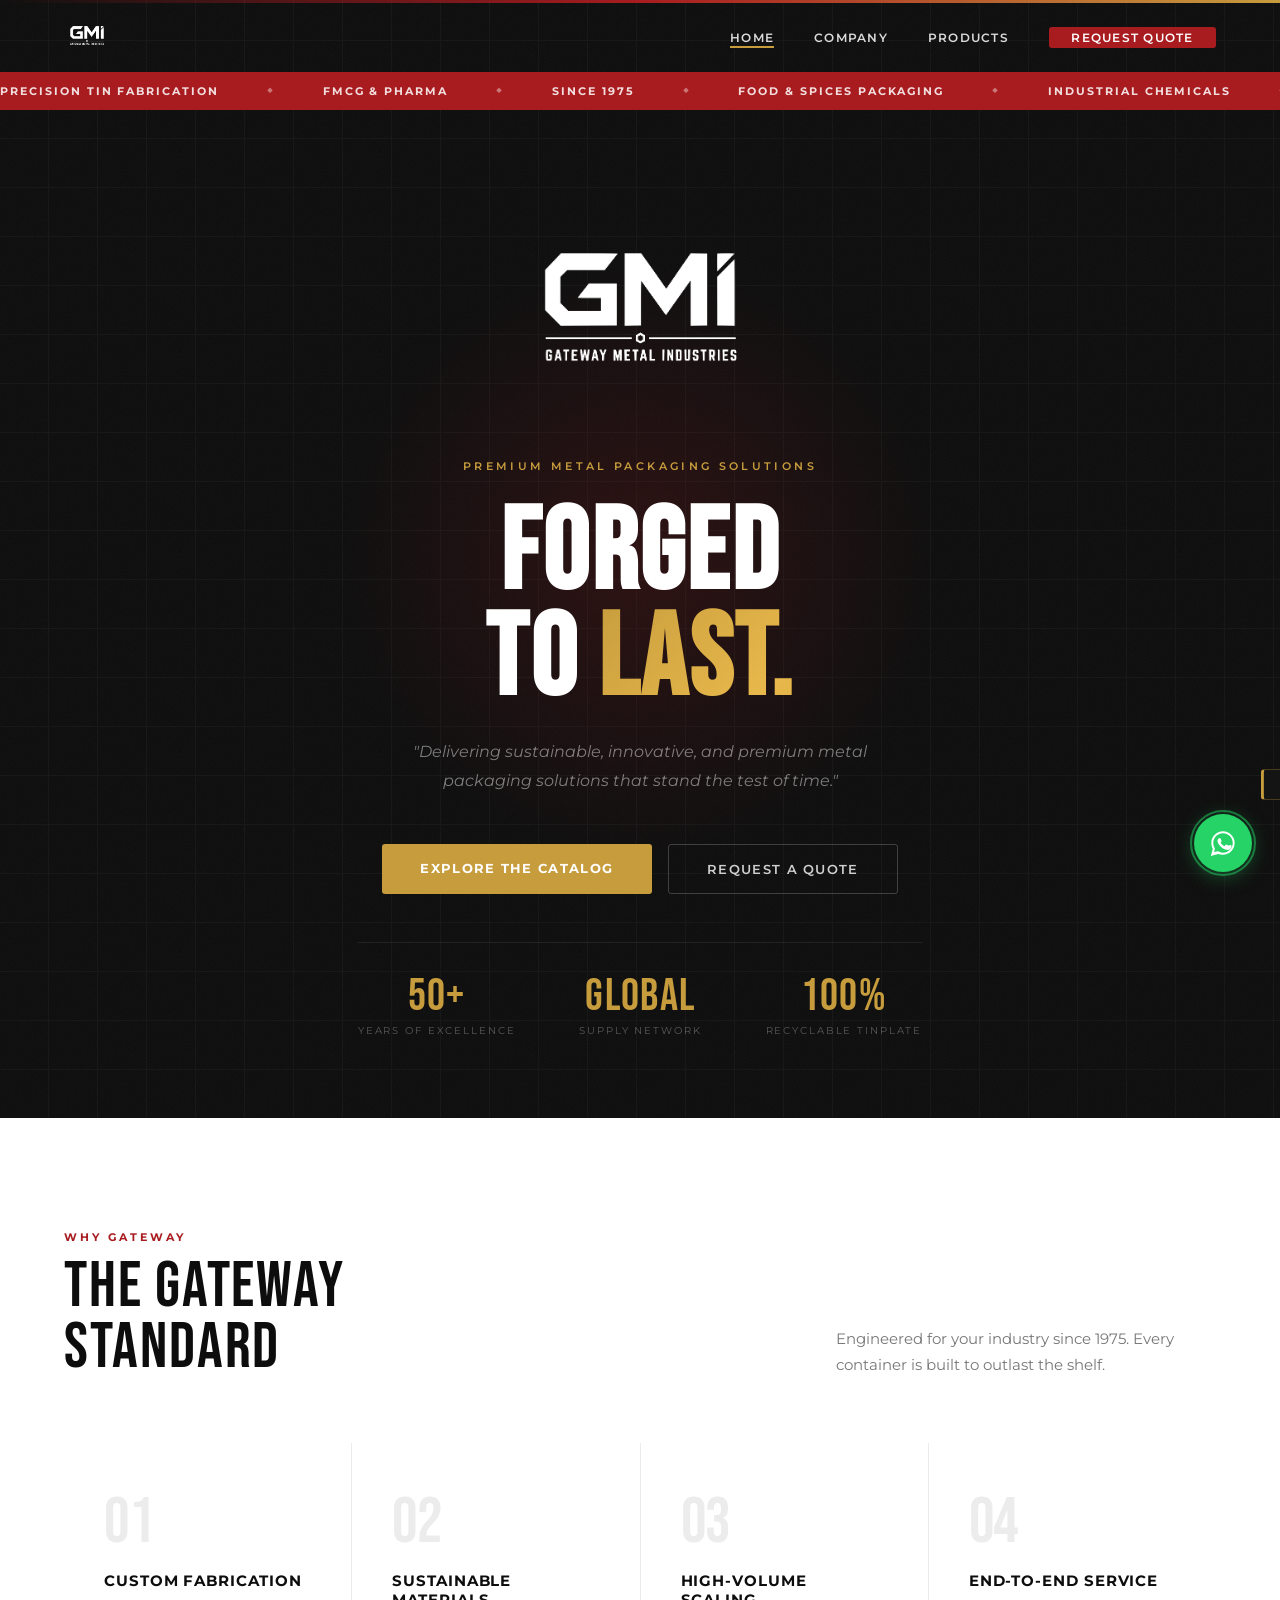
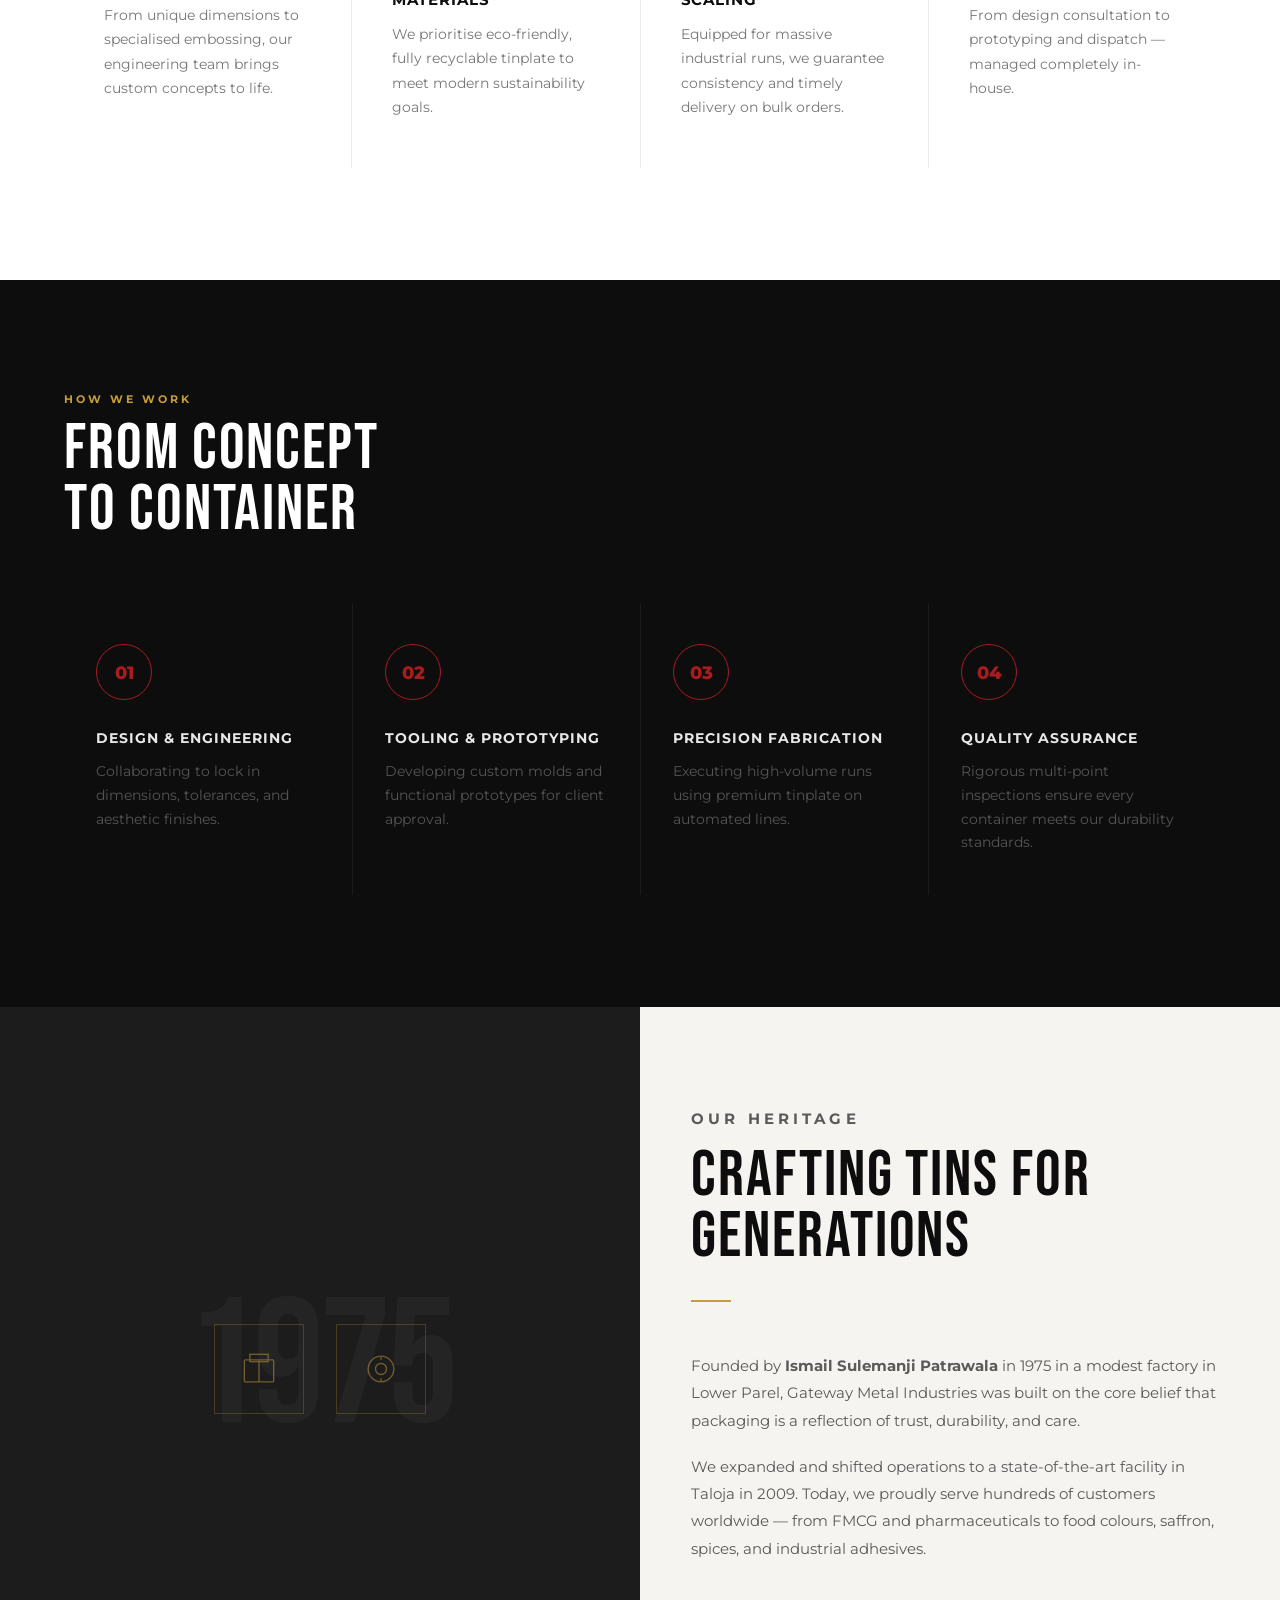
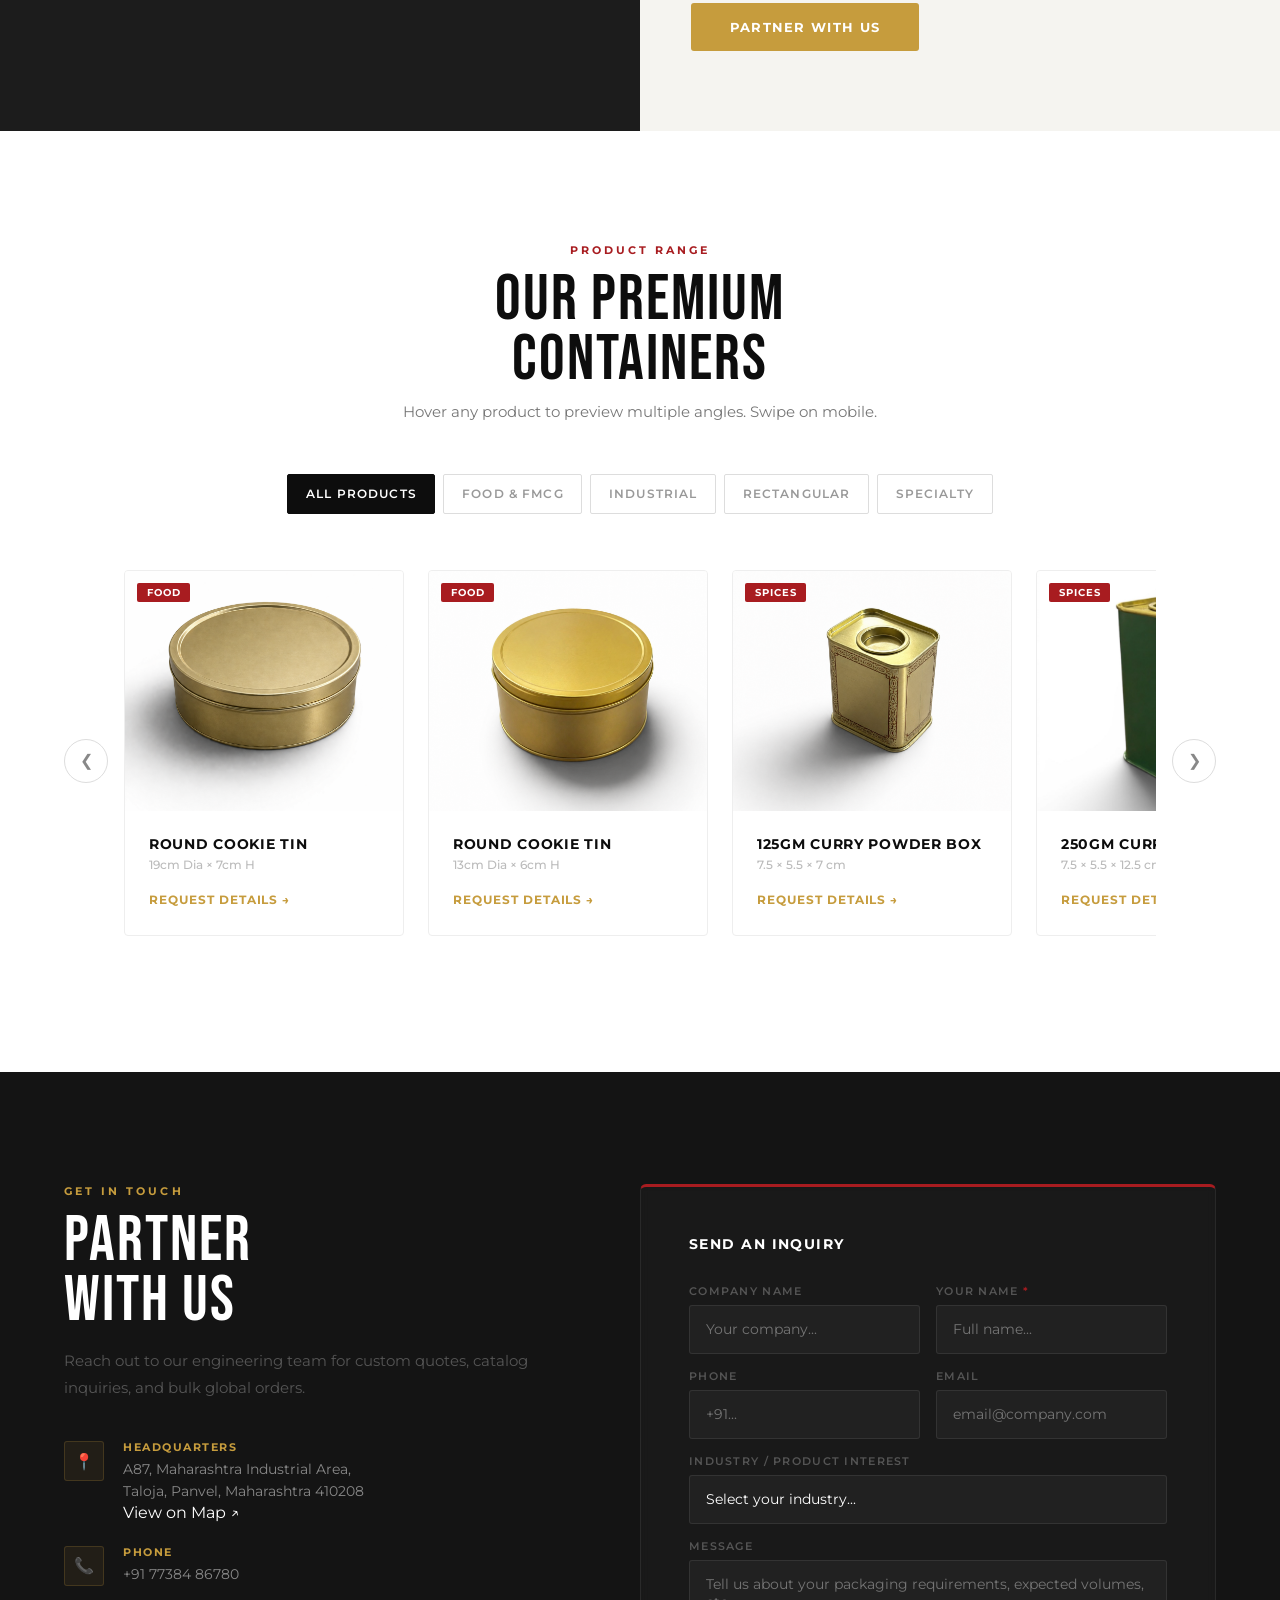
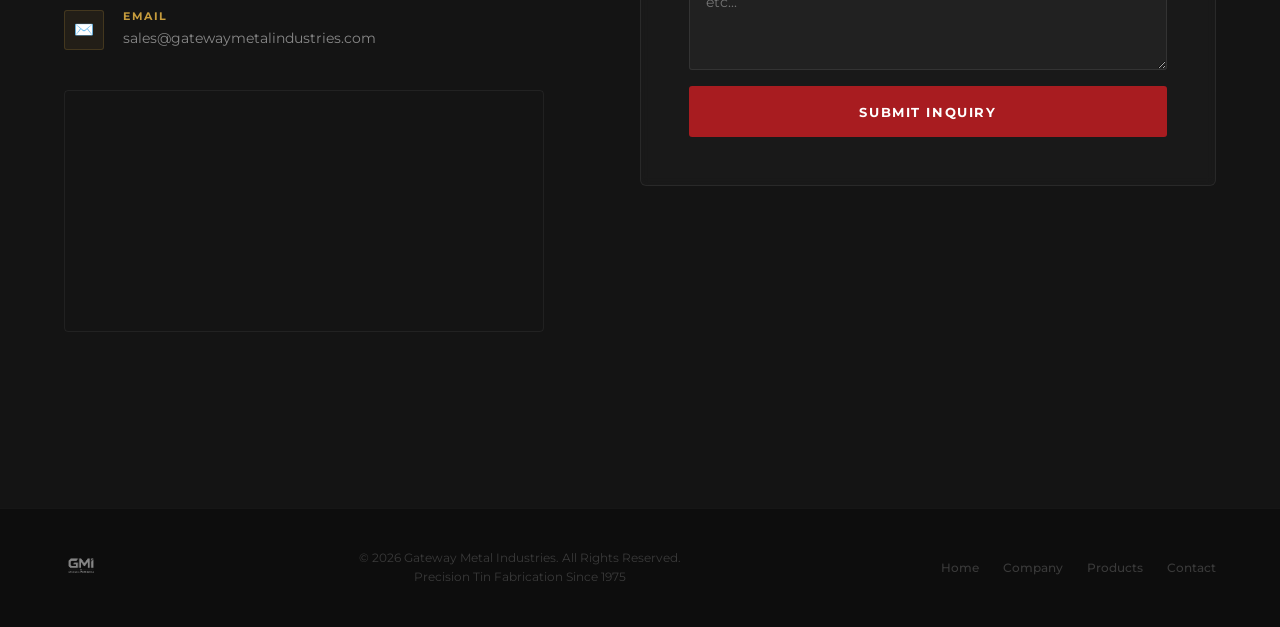
==== commit 100212b7: "Update email contact to new sales address" ====
--- a/index.html
+++ b/index.html
@@ -874,7 +874,7 @@
           <div class="c-detail-icon" aria-hidden="true">✉️</div>
           <div class="c-detail-text">
             <strong>Email</strong>
-            <span><a href="mailto:moiz.patrawala04@gmail.com">moiz.patrawala04@gmail.com</a></span>
+            <span><a href="mailto:sales@gatewaymetalindustries.com">sales@gatewaymetalindustries.com</a></span>
           </div>
         </div>
       </div>
@@ -1141,7 +1141,7 @@
     const text = `Hello, I am interested in partnering with Gateway Metal Industries.\n\n*Company:* ${company || '—'}\n*Name:* ${name}\n*Phone:* ${phone || '—'}\n*Email:* ${email || '—'}\n*Industry:* ${ind || '—'}\n*Message:* ${msg || '—'}`;
 
     document.getElementById('waBtn').href = `https://wa.me/917738486780?text=${encodeURIComponent(text)}`;
-    document.getElementById('emailBtn').href = `mailto:moiz.patrawala04@gmail.com?subject=${encodeURIComponent('Inquiry from ' + name)}&body=${encodeURIComponent(text.replace(/\*/g, ''))}`;
+    document.getElementById('emailBtn').href = `mailto:sales@gatewaymetalindustries.com?subject=${encodeURIComponent('Inquiry from ' + name)}&body=${encodeURIComponent(text.replace(/\*/g, ''))}`;
 
     document.getElementById('formToast').style.display = 'block';
     document.getElementById('formActions').style.display = 'flex';
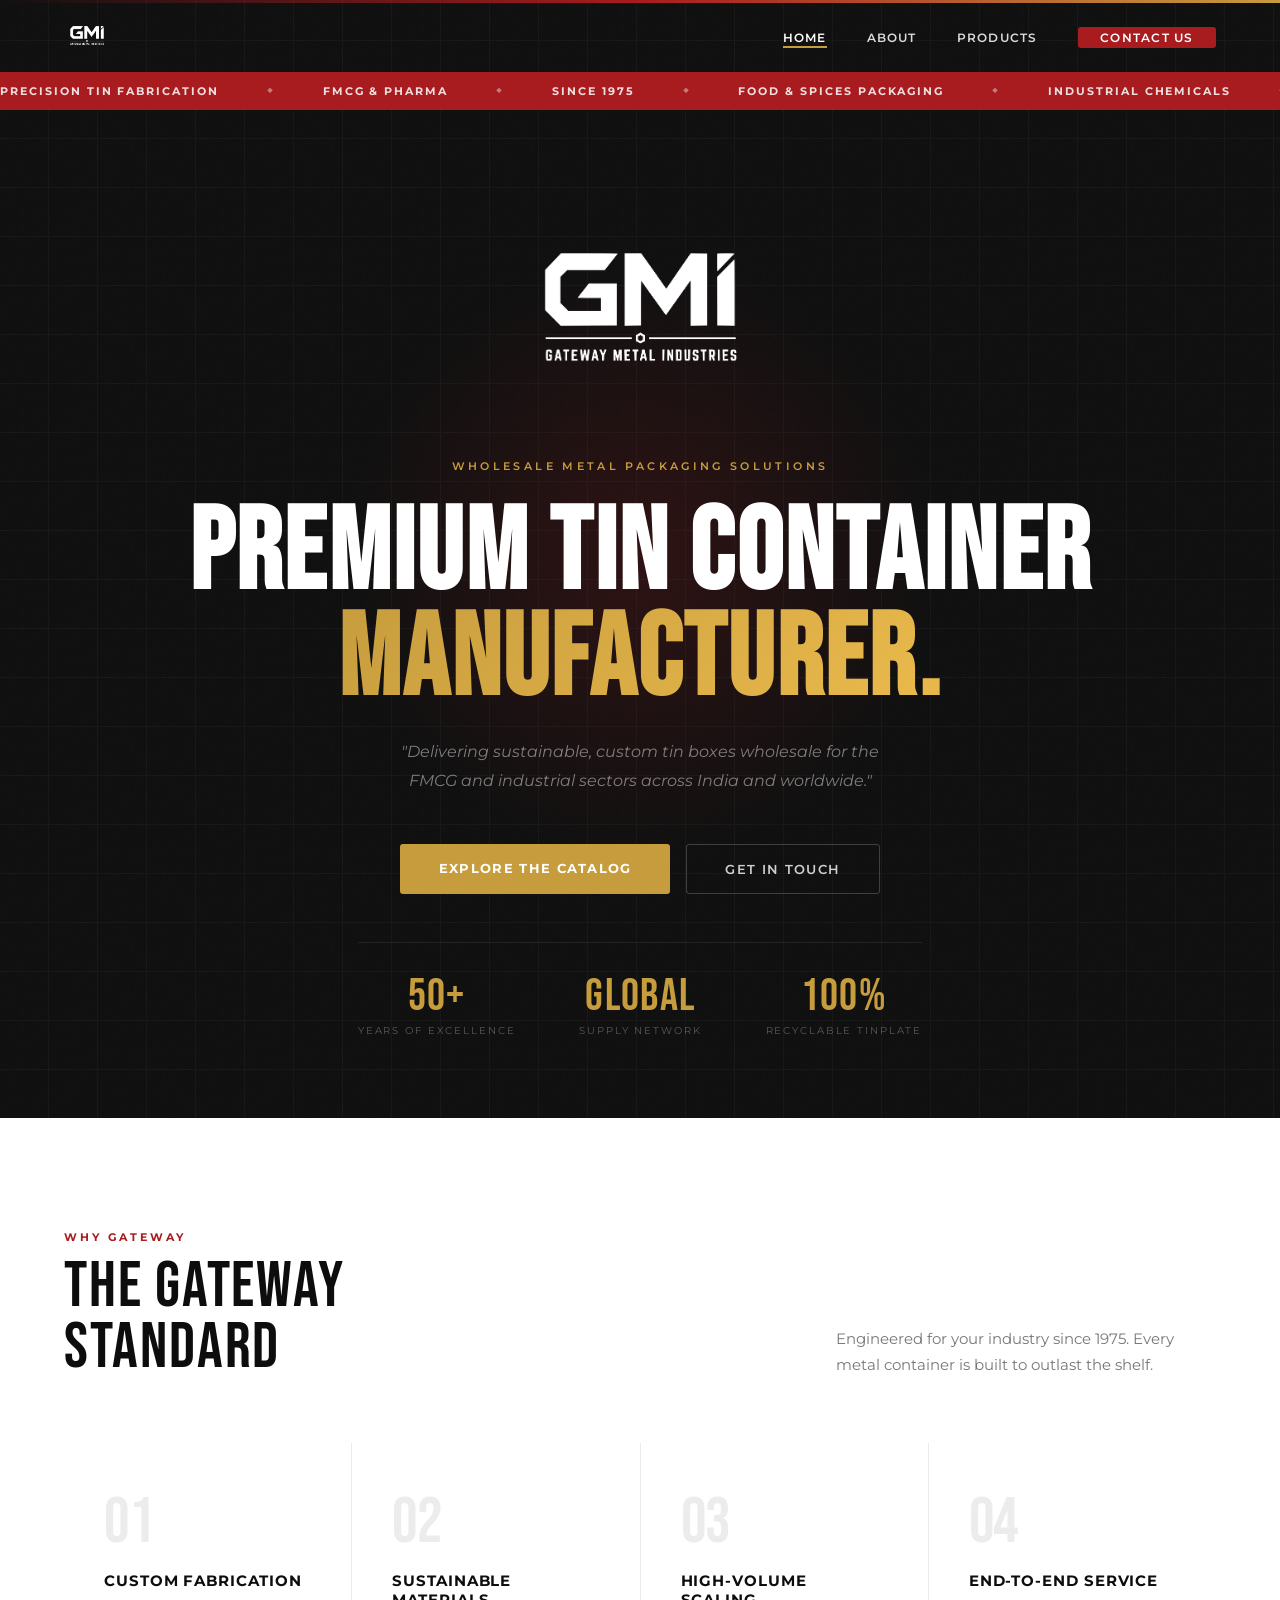
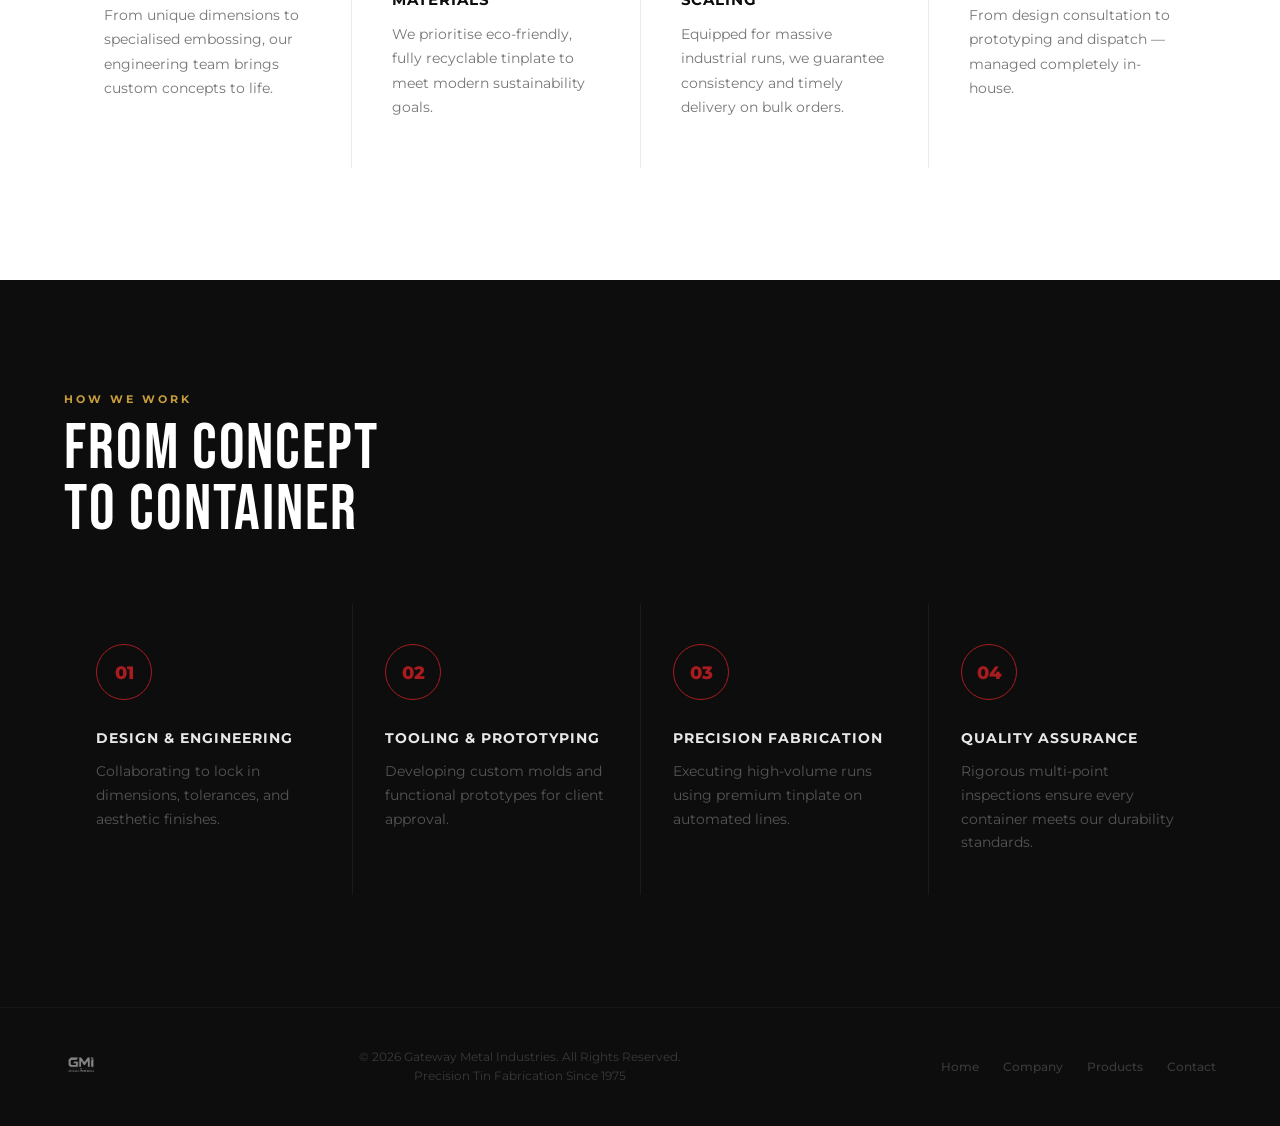
==== commit d8c8aca0: "Add files via upload" ====
--- a/index.html
+++ b/index.html
@@ -3,529 +3,37 @@
 <head>
 <meta charset="UTF-8">
 <meta name="viewport" content="width=device-width, initial-scale=1.0">
-<meta name="description" content="Gateway Metal Industries — Premium tin packaging manufacturer in Taloja, Maharashtra since 1975. Custom fabrication for FMCG, pharmaceuticals, spices, and industrial use.">
-<title>Gateway Metal Industries | Global Tin Packaging</title>
+<meta name="description" content="Leading metal tin packaging supplier & custom tin boxes wholesale in Taloja, Maharashtra. Premium tin container manufacturer for FMCG, spices, and industrial chemicals since 1975.">
+<title>Gateway Metal Industries | Tin Container Manufacturer in India</title>
 <link rel="preconnect" href="https://fonts.googleapis.com">
 <link rel="preconnect" href="https://fonts.gstatic.com" crossorigin>
 <link href="https://fonts.googleapis.com/css2?family=Bebas+Neue&family=Montserrat:wght@400;500;600;700;800;900&display=swap" rel="stylesheet">
-<style>
-* { margin: 0; padding: 0; box-sizing: border-box; }
-:root {
-  --red: #A81C20; --red-dark: #7a1215; --red-glow: rgba(168,28,32,0.18);
-  --gold: #C69C3D; --gold-light: #e8b84b; --gold-dim: rgba(198,156,61,0.15);
-  --dark: #0d0d0d; --dark2: #141414; --dark3: #1c1c1c; --mid: #444;
-  --light: #f5f4f0; --white: #fff;
-  --font: 'Montserrat', sans-serif; --display: 'Bebas Neue', sans-serif;
-  --ease-out: cubic-bezier(0.16,1,0.3,1);
-  --shadow-red: 0 8px 40px rgba(168,28,32,0.25);
-  --nav-h: 72px;
-  --marquee-h: 38px;
-  /* BUG FIX: total offset = nav + marquee */
-  --top-offset: calc(var(--nav-h) + var(--marquee-h));
-}
-html { scroll-behavior: smooth; }
-body { font-family: var(--font); background: var(--white); color: var(--dark); overflow-x: hidden; }
-
-/* ─── ANIMATIONS ─── */
-@keyframes marquee { 0% { transform: translateX(0); } 100% { transform: translateX(-50%); } }
-@keyframes fadeUp { from { opacity: 0; transform: translateY(32px); } to { opacity: 1; transform: translateY(0); } }
-@keyframes fadeIn { from { opacity: 0; } to { opacity: 1; } }
-@keyframes pulseRing { 0% { transform: scale(1); opacity: .8; } 100% { transform: scale(1.6); opacity: 0; } }
-@keyframes shimmer { 0% { background-position: 200% center; } 100% { background-position: -200% center; } }
-@keyframes heroFloat { 0%, 100% { transform: translateY(0); } 50% { transform: translateY(-8px); } }
-@keyframes gradientShift { 0% { background-position: 0% 50%; } 50% { background-position: 100% 50%; } 100% { background-position: 0% 50%; } }
-
-/* Reveal on scroll */
-.reveal { opacity: 0; transform: translateY(40px); transition: opacity .8s var(--ease-out), transform .8s var(--ease-out); }
-.reveal.visible { opacity: 1; transform: translateY(0); }
-.reveal-left { opacity: 0; transform: translateX(-40px); transition: opacity .8s var(--ease-out), transform .8s var(--ease-out); }
-.reveal-left.visible { opacity: 1; transform: translateX(0); }
-.reveal-right { opacity: 0; transform: translateX(40px); transition: opacity .8s var(--ease-out), transform .8s var(--ease-out); }
-.reveal-right.visible { opacity: 1; transform: translateX(0); }
-.reveal-delay-1 { transition-delay: .1s; }
-.reveal-delay-2 { transition-delay: .2s; }
-.reveal-delay-3 { transition-delay: .3s; }
-.reveal-delay-4 { transition-delay: .4s; }
-
-/* ─── NAV ─── */
-nav {
-  position: fixed; top: 0; left: 0; right: 0; z-index: 1000;
-  padding: 0 5%; transition: background .4s, box-shadow .4s, backdrop-filter .4s;
-  background: transparent;
-}
-nav.scrolled {
-  background: rgba(255,255,255,0.97);
-  backdrop-filter: blur(16px);
-  -webkit-backdrop-filter: blur(16px);
-  box-shadow: 0 1px 0 rgba(0,0,0,0.08);
-}
-.nav-inner { display: flex; justify-content: space-between; align-items: center; height: var(--nav-h); max-width: 1400px; margin: 0 auto; }
-.nav-logo img { height: 46px; width: auto; display: block; transition: filter .3s; }
-nav:not(.scrolled) .nav-logo img { filter: brightness(0) invert(1); }
-.nav-links { display: flex; align-items: center; gap: 2.5rem; list-style: none; }
-.nav-links a {
-  text-decoration: none; color: rgba(255,255,255,0.85); font-weight: 600;
-  font-size: 0.78rem; letter-spacing: 0.1em; text-transform: uppercase;
-  transition: color .2s; position: relative; padding-bottom: 3px;
-  /* BUG FIX: ensure tap target is large enough */
-  padding-top: 3px;
-}
-.nav-links a::after { content: ''; position: absolute; bottom: 0; left: 0; width: 0; height: 1.5px; background: var(--gold); transition: width .3s var(--ease-out); }
-.nav-links a:hover::after, .nav-links a.active::after { width: 100%; }
-.nav-links a:hover { color: var(--white); }
-nav.scrolled .nav-links a { color: var(--mid); }
-nav.scrolled .nav-links a:hover { color: var(--red); }
-.nav-cta {
-  background: var(--red) !important; color: var(--white) !important;
-  padding: 0.6rem 1.4rem; border-radius: 3px;
-  transition: background .2s, transform .2s, box-shadow .2s !important;
-}
-.nav-cta::after { display: none !important; }
-.nav-cta:hover { background: var(--red-dark) !important; box-shadow: var(--shadow-red) !important; transform: translateY(-1px) !important; }
-
-/* ─── HAMBURGER ─── */
-.ham { display: none; flex-direction: column; gap: 5px; cursor: pointer; padding: 10px 6px; z-index: 10; -webkit-tap-highlight-color: transparent; }
-.ham span { display: block; width: 24px; height: 2px; background: var(--white); border-radius: 2px; transition: all .3s; pointer-events: none; }
-nav.scrolled .ham span { background: var(--dark); }
-.ham.open span:nth-child(1) { transform: translateY(7px) rotate(45deg); }
-.ham.open span:nth-child(2) { opacity: 0; transform: scaleX(0); }
-.ham.open span:nth-child(3) { transform: translateY(-7px) rotate(-45deg); }
-
-/* ─── MOBILE MENU — BUG FIX: was missing display:flex in open state ─── */
-.mobile-menu {
-  display: none; /* shown via JS below */
-  position: fixed; inset: 0; background: rgba(10,10,10,0.98);
-  flex-direction: column; align-items: center; justify-content: center;
-  gap: 2.5rem; z-index: 999;
-  opacity: 0; pointer-events: none;
-  transition: opacity .4s;
-}
-.mobile-menu.open { display: flex; opacity: 1; pointer-events: all; }
-.mobile-menu a {
-  font-family: var(--display); font-size: clamp(2.4rem, 10vw, 3rem);
-  letter-spacing: .05em; color: rgba(255,255,255,0.7);
-  text-decoration: none; transition: color .2s, transform .2s;
-  -webkit-tap-highlight-color: transparent;
-}
-.mobile-menu a:hover, .mobile-menu a:active { color: var(--gold); transform: translateX(8px); }
-.mobile-close {
-  position: absolute; top: 24px; right: 28px; font-size: 2rem;
-  color: #666; cursor: pointer; transition: color .2s;
-  padding: 10px; line-height: 1;
-}
-.mobile-close:hover { color: var(--white); }
-
-/* ─── MARQUEE ─── */
-.marquee-bar {
-  background: var(--red); padding: 0.65rem 0; overflow: hidden;
-  /* BUG FIX: was fixed which caused it to overlap content - kept fixed but properly offset */
-  position: fixed; top: var(--nav-h); left: 0; right: 0; z-index: 999;
-  height: var(--marquee-h);
-  display: flex; align-items: center;
-}
-.marquee-inner {
-  display: flex; gap: 3rem; white-space: nowrap;
-  animation: marquee 35s linear infinite; will-change: transform;
-}
-.marquee-inner span { font-size: 0.68rem; font-weight: 700; letter-spacing: 0.18em; text-transform: uppercase; color: rgba(255,255,255,0.85); flex-shrink: 0; }
-.marquee-inner span.dot { color: rgba(255,255,255,0.4); font-size: 0.6rem; }
-/* Pause marquee on hover/reduced motion */
-@media (prefers-reduced-motion: reduce) {
-  .marquee-inner { animation: none; }
-}
-
-/* ─── GLOBALS ─── */
-/* BUG FIX: scroll-margin-top must account for BOTH nav + marquee */
-section {
-  padding: 7rem 5%;
-  scroll-margin-top: var(--top-offset);
-}
-#home { scroll-margin-top: 0; }
-.section-tag { font-size: 0.68rem; letter-spacing: 0.28em; text-transform: uppercase; color: var(--red); font-weight: 700; margin-bottom: 0.8rem; }
-.section-title { font-family: var(--display); font-size: clamp(2.6rem, 5vw, 4.2rem); font-weight: 400; text-transform: uppercase; letter-spacing: .03em; line-height: .95; }
-.section-sub { color: #777; margin-top: 1rem; font-size: 0.95rem; line-height: 1.75; }
-.max-w { max-width: 1300px; margin: 0 auto; }
-
-/* ─── HERO ─── */
-/* BUG FIX: padding-top must clear nav + marquee + extra breathing room */
-.hero {
-  padding: calc(var(--top-offset) + 70px) 5% 80px;
-  background: var(--dark); display: flex; flex-direction: column;
-  align-items: center; justify-content: flex-start; text-align: center;
-  position: relative; overflow: hidden; min-height: 100svh;
-}
-.hero > * { position: relative; z-index: 2; }
-.hero-noise {
-  position: absolute !important; inset: 0; z-index: 0; opacity: .04;
-  background-image: url("data:image/svg+xml,%3Csvg viewBox='0 0 256 256' xmlns='http://www.w3.org/2000/svg'%3E%3Cfilter id='noise'%3E%3CfeTurbulence type='fractalNoise' baseFrequency='0.9' numOctaves='4' stitchTiles='stitch'/%3E%3C/filter%3E%3Crect width='100%25' height='100%25' filter='url(%23noise)' opacity='1'/%3E%3C/svg%3E");
-  background-size: 200px 200px; pointer-events: none;
-}
-.hero-grid {
-  position: absolute !important; inset: 0; z-index: 0; opacity: .03;
-  background-image: repeating-linear-gradient(0deg,transparent,transparent 48px,#fff 48px,#fff 49px), repeating-linear-gradient(90deg,transparent,transparent 48px,#fff 48px,#fff 49px);
-  pointer-events: none;
-}
-.hero-glow {
-  position: absolute !important; width: 600px; height: 600px; border-radius: 50%;
-  background: radial-gradient(circle,rgba(168,28,32,0.2) 0%,transparent 70%);
-  top: 50%; left: 50%; transform: translate(-50%,-50%); z-index: 0;
-  animation: heroFloat 6s ease-in-out infinite; pointer-events: none;
-}
-.hero-accent-top {
-  position: absolute !important; top: 0; left: 0; right: 0; height: 3px; z-index: 2;
-  background: linear-gradient(90deg,transparent,var(--red),var(--gold),var(--red),transparent);
-  background-size: 200% auto; animation: gradientShift 4s linear infinite; pointer-events: none;
-}
-
-.hero-logo-wrap { animation: fadeUp .8s var(--ease-out) .1s both; }
-.hero-logo { width: clamp(160px, 30vw, 260px); height: auto; filter: brightness(0) invert(1); animation: heroFloat 6s ease-in-out 1s infinite; margin-bottom: 1.2rem; display: block; }
-.hero-eyebrow { font-size: 0.7rem; letter-spacing: 0.3em; text-transform: uppercase; color: var(--gold); margin-bottom: 1.8rem; font-weight: 600; animation: fadeUp .8s var(--ease-out) .2s both; }
-.hero h1 { font-family: var(--display); font-size: clamp(3.5rem, 9vw, 8.5rem); color: var(--white); line-height: .92; letter-spacing: 0.02em; text-transform: uppercase; margin-bottom: 1.5rem; animation: fadeUp .9s var(--ease-out) .35s both; }
-.hero h1 span { color: transparent; background: linear-gradient(135deg,var(--gold),var(--gold-light),var(--gold)); background-size: 200% auto; -webkit-background-clip: text; background-clip: text; animation: shimmer 4s linear infinite; }
-.hero-sub { font-size: clamp(0.85rem, 2vw, 1rem); color: rgba(255,255,255,0.45); max-width: 520px; margin: 0 auto 3rem; line-height: 1.8; font-weight: 400; font-style: italic; animation: fadeUp .9s var(--ease-out) .5s both; }
-.hero-actions { display: flex; gap: 1rem; flex-wrap: wrap; justify-content: center; animation: fadeUp .9s var(--ease-out) .65s both; }
-.btn-gold {
-  background: var(--gold); color: var(--white); text-decoration: none;
-  padding: 1rem 2.4rem; font-weight: 700; font-size: 0.82rem;
-  letter-spacing: 0.1em; text-transform: uppercase; border-radius: 3px;
-  transition: all .25s; display: inline-block; -webkit-tap-highlight-color: transparent;
-}
-.btn-gold:hover { background: var(--gold-light); transform: translateY(-2px); box-shadow: 0 12px 32px rgba(198,156,61,0.35); }
-.btn-outline {
-  border: 1.5px solid rgba(255,255,255,0.2); color: rgba(255,255,255,0.8);
-  text-decoration: none; padding: 1rem 2.4rem; font-weight: 600; font-size: 0.82rem;
-  letter-spacing: 0.1em; text-transform: uppercase; border-radius: 3px;
-  transition: all .25s; display: inline-block; -webkit-tap-highlight-color: transparent;
-}
-.btn-outline:hover { border-color: rgba(255,255,255,0.7); color: var(--white); background: rgba(255,255,255,0.05); transform: translateY(-2px); }
-.hero-stats {
-  display: flex; gap: clamp(1.5rem, 5vw, 4rem); margin-top: 3rem;
-  padding-top: 2rem; border-top: 1px solid rgba(255,255,255,0.08);
-  animation: fadeUp .9s var(--ease-out) .8s both; flex-wrap: wrap; justify-content: center;
-}
-.stat-item { text-align: center; min-width: 90px; }
-.stat-num { font-family: var(--display); font-size: clamp(2rem, 5vw, 2.8rem); color: var(--gold); display: block; line-height: 1; letter-spacing: .03em; }
-.stat-label { font-size: 0.65rem; letter-spacing: 0.18em; text-transform: uppercase; color: rgba(255,255,255,0.3); margin-top: 0.5rem; }
-
-/* ─── STANDARDS ─── */
-.standards { background: var(--white); }
-.standards-header { display: flex; justify-content: space-between; align-items: flex-end; margin-bottom: 4rem; flex-wrap: wrap; gap: 2rem; }
-.standards-grid { display: grid; grid-template-columns: repeat(auto-fit, minmax(260px, 1fr)); gap: 1px; background: #ebebeb; }
-.std-card { background: var(--white); padding: 3rem 2.5rem; transition: background .3s; position: relative; overflow: hidden; }
-.std-card::after { content: ''; position: absolute; bottom: 0; left: 0; width: 0; height: 2px; background: var(--red); transition: width .4s var(--ease-out); }
-.std-card:hover { background: var(--light); }
-.std-card:hover::after { width: 100%; }
-.std-num { font-family: var(--display); font-size: 4rem; color: #ececec; line-height: 1; margin-bottom: 1rem; letter-spacing: -.02em; transition: color .3s; }
-.std-card:hover .std-num { color: rgba(168,28,32,0.12); }
-.std-card h3 { font-size: 0.95rem; font-weight: 700; color: var(--dark); margin-bottom: 0.8rem; text-transform: uppercase; letter-spacing: 0.06em; }
-.std-card p { color: #777; font-size: 0.88rem; line-height: 1.75; }
-
-/* ─── PROCESS ─── */
-.process { background: var(--dark); color: var(--white); }
-.process .section-title { color: var(--white); }
-.process .section-sub { color: #555; }
-.process-steps { display: grid; grid-template-columns: repeat(auto-fit, minmax(200px, 1fr)); gap: 0; margin-top: 4rem; }
-.step { padding: 2.5rem 2rem; border-left: 1px solid rgba(255,255,255,0.06); transition: background .3s; }
-.step:first-child { border-left: none; }
-.step:hover { background: rgba(255,255,255,0.02); }
-.step-num {
-  width: 56px; height: 56px; border-radius: 50%; border: 1.5px solid var(--red);
-  color: var(--red); font-size: 1.1rem; font-weight: 800; display: flex;
-  align-items: center; justify-content: center; margin-bottom: 1.8rem; transition: all .3s;
-}
-.step:hover .step-num { background: var(--red); color: var(--white); box-shadow: 0 0 20px rgba(168,28,32,0.4); }
-.step h4 { font-size: 0.88rem; font-weight: 700; text-transform: uppercase; letter-spacing: 0.07em; margin-bottom: 0.8rem; color: rgba(255,255,255,0.9); }
-.step p { color: #555; font-size: 0.85rem; line-height: 1.75; }
-
-/* ─── HERITAGE ─── */
-.heritage { background: var(--light); display: grid; grid-template-columns: 1fr 1fr; min-height: 580px; padding: 0; }
-.heritage-img { background: var(--dark3); position: relative; overflow: hidden; display: flex; align-items: center; justify-content: center; min-height: 300px; }
-.big-year { font-family: var(--display); font-size: clamp(7rem, 14vw, 13rem); font-weight: 400; color: rgba(255,255,255,0.04); line-height: 1; letter-spacing: -.03em; position: absolute; user-select: none; pointer-events: none; }
-.heritage-icon-row { display: flex; gap: 2rem; position: relative; z-index: 1; }
-.h-icon-box { width: 90px; height: 90px; border: 1px solid rgba(198,156,61,0.25); display: flex; align-items: center; justify-content: center; transition: all .3s; }
-.h-icon-box:hover { border-color: rgba(198,156,61,0.7); background: rgba(198,156,61,0.05); }
-.h-icon-box svg { opacity: 0.5; transition: opacity .3s; }
-.h-icon-box:hover svg { opacity: 0.9; }
-.heritage-content { padding: 5rem 8%; display: flex; flex-direction: column; justify-content: center; }
-.heritage-content p { color: #5a5a5a; line-height: 1.85; margin-top: 1.2rem; font-size: 0.92rem; }
-.heritage-divider { width: 40px; height: 2px; background: var(--gold); margin: 2rem 0; }
-
-/* ─── CATALOG ─── */
-.catalog { background: var(--white); }
-.catalog-header { text-align: center; margin-bottom: 3rem; }
-.filters { display: flex; justify-content: center; flex-wrap: wrap; gap: 0.5rem; margin-bottom: 3rem; }
-.filter-btn {
-  background: transparent; border: 1.5px solid #ddd; color: #999;
-  padding: 0.5rem 1.1rem; border-radius: 2px; font-weight: 600; font-size: 0.72rem;
-  letter-spacing: 0.1em; text-transform: uppercase; cursor: pointer;
-  transition: all .2s; font-family: var(--font);
-  /* BUG FIX: ensure minimum touch target */
-  min-height: 40px;
-  -webkit-tap-highlight-color: transparent;
-}
-.filter-btn:hover { border-color: #bbb; color: #555; }
-.filter-btn.active { background: var(--dark); border-color: var(--dark); color: var(--white); }
-
-.carousel-wrap { position: relative; display: flex; align-items: center; gap: 1rem; }
-.c-btn {
-  width: 44px; height: 44px; border-radius: 50%; border: 1.5px solid #ddd;
-  background: transparent; color: #888; font-size: 1rem; cursor: pointer;
-  display: flex; align-items: center; justify-content: center; transition: all .25s;
-  flex-shrink: 0; z-index: 5; -webkit-tap-highlight-color: transparent;
-}
-.c-btn:hover, .c-btn:active { background: var(--red); border-color: var(--red); color: var(--white); box-shadow: var(--shadow-red); }
-.c-track {
-  display: flex; gap: 1.5rem; overflow-x: auto; scroll-behavior: smooth;
-  padding: 0.5rem 2px 1.5rem; scrollbar-width: none; flex: 1;
-  /* BUG FIX: native momentum scrolling on iOS */
-  -webkit-overflow-scrolling: touch;
-  scroll-snap-type: x mandatory;
-}
-.c-track::-webkit-scrollbar { display: none; }
-
-.prod-card {
-  min-width: 280px; flex-shrink: 0; background: var(--white);
-  border: 1px solid #eeeeee; border-radius: 4px; overflow: hidden;
-  transition: all .35s var(--ease-out);
-  scroll-snap-align: start;
-}
-.prod-card:hover { border-color: transparent; box-shadow: 0 16px 48px rgba(0,0,0,0.1), 0 2px 8px rgba(168,28,32,0.08); transform: translateY(-6px); }
-.prod-card.hidden { display: none !important; }
-
-.prod-img-wrap { position: relative; height: 240px; background: var(--light); overflow: hidden; }
-.prod-badge { position: absolute; top: 12px; left: 12px; background: var(--red); color: var(--white); font-size: 0.62rem; font-weight: 700; letter-spacing: 0.1em; text-transform: uppercase; padding: 0.22rem 0.6rem; border-radius: 2px; z-index: 10; }
-
-/* BUG FIX: Corrected image cycling — stagger properly without z-index flicker */
-.prod-img-wrap img {
-  position: absolute; top: 0; left: 0; width: 100%; height: 100%;
-  object-fit: cover; opacity: 0; transition: opacity 0.4s ease;
-}
-.prod-img-wrap img:first-of-type { opacity: 1; }
-
-.prod-card:hover .prod-img-wrap img:first-of-type { animation: cycleImg 2.4s infinite 0s; }
-.prod-card:hover .prod-img-wrap img:nth-of-type(2) { animation: cycleImg 2.4s infinite 0.8s; }
-.prod-card:hover .prod-img-wrap img:nth-of-type(3) { animation: cycleImg 2.4s infinite 1.6s; }
-
-@keyframes cycleImg {
-  0%     { opacity: 0; }
-  5%     { opacity: 1; }
-  30%    { opacity: 1; }
-  38%    { opacity: 0; }
-  100%   { opacity: 0; }
-}
-
-.prod-info { padding: 1.5rem; }
-.prod-info h3 { font-size: 0.88rem; font-weight: 700; text-transform: uppercase; letter-spacing: 0.05em; color: var(--dark); margin-bottom: 0.25rem; }
-.prod-dims { font-size: 0.78rem; color: #bbb; margin-bottom: 1rem; font-weight: 500; }
-.prod-link {
-  font-size: 0.75rem; font-weight: 700; color: var(--gold); text-decoration: none;
-  letter-spacing: 0.08em; text-transform: uppercase; display: inline-flex;
-  align-items: center; gap: 4px; transition: color .2s;
-  padding: 4px 0; /* Better touch target */
-}
-.prod-link:hover, .prod-link:active { color: var(--red); }
-.prod-link::after { content: '→'; transition: transform .2s; }
-.prod-link:hover::after { transform: translateX(4px); }
-
-/* ─── CONTACT ─── */
-.contact { background: var(--dark2); color: var(--white); padding: 7rem 5%; }
-.contact-grid { display: grid; grid-template-columns: 1fr 1.2fr; gap: 6rem; max-width: 1300px; margin: 0 auto 4rem; align-items: start; }
-.contact .section-title { color: var(--white); }
-.contact .section-sub { color: #555; }
-.contact-details { margin-top: 2.5rem; display: flex; flex-direction: column; gap: 1.5rem; }
-.c-detail { display: flex; gap: 1.2rem; align-items: flex-start; }
-.c-detail-icon {
-  width: 40px; height: 40px; background: rgba(198,156,61,0.08); border: 1px solid rgba(198,156,61,0.2);
-  border-radius: 3px; display: flex; align-items: center; justify-content: center;
-  flex-shrink: 0; font-size: 1rem; transition: all .2s;
-}
-.c-detail:hover .c-detail-icon { background: rgba(198,156,61,0.15); border-color: rgba(198,156,61,0.4); }
-.c-detail-text strong { display: block; font-size: 0.67rem; letter-spacing: 0.14em; text-transform: uppercase; color: var(--gold); margin-bottom: 0.3rem; }
-.c-detail-text span { color: #888; font-size: 0.88rem; line-height: 1.55; display: block; }
-.c-detail-text a { color: inherit; text-decoration: none; transition: color .2s; }
-.c-detail-text a:hover { color: var(--gold); }
-
-/* BUG FIX: Map moved inside contact-grid, own max-width container */
-.map-embed { border-radius: 4px; overflow: hidden; border: 1px solid rgba(255,255,255,0.06); margin-top: 2.5rem; }
-.map-embed iframe {
-  width: 100%; height: 240px; border: 0; display: block;
-  /* BUG FIX: removed invert filter which made map unreadable on dark bg */
-  filter: grayscale(80%);
-  transition: filter .3s;
-}
-.map-embed:hover iframe { filter: grayscale(0%); }
-
-/* Contact form */
-.contact-form-wrap {
-  background: rgba(255,255,255,0.025); border: 1px solid rgba(255,255,255,0.07);
-  border-radius: 6px; padding: 3rem;
-  border-top: 3px solid var(--red); backdrop-filter: blur(4px); -webkit-backdrop-filter: blur(4px);
-}
-.contact-form-wrap h3 { font-size: 0.9rem; font-weight: 700; text-transform: uppercase; letter-spacing: 0.1em; margin-bottom: 2rem; color: var(--white); }
-.form-row { display: grid; grid-template-columns: 1fr 1fr; gap: 1rem; margin-bottom: 0; }
-.form-field { display: flex; flex-direction: column; gap: 0.45rem; margin-bottom: 1rem; }
-.form-field label { font-size: 0.67rem; letter-spacing: 0.12em; text-transform: uppercase; color: #555; font-weight: 600; }
-.form-field input, .form-field textarea, .form-field select {
-  background: rgba(255,255,255,0.04); border: 1px solid rgba(255,255,255,0.08);
-  border-radius: 3px; padding: 0.9rem 1rem; color: var(--white);
-  font-family: var(--font); font-size: 0.88rem; transition: all .2s;
-  width: 100%; outline: none;
-  /* BUG FIX: prevent iOS zoom on focus (font-size < 16px triggers zoom) */
-  font-size: 16px;
-  -webkit-appearance: none; appearance: none;
-}
-.form-field input:focus, .form-field textarea:focus, .form-field select:focus {
-  border-color: rgba(198,156,61,0.6); background: rgba(255,255,255,0.06);
-}
-/* Override 16px for labels only on larger screens */
-@media (min-width: 761px) {
-  .form-field input, .form-field textarea, .form-field select { font-size: 0.88rem; }
-}
-.form-field.error input,
-.form-field.error textarea,
-.form-field.error select { border-color: var(--red); }
-.form-field .error-msg { font-size: 0.68rem; color: var(--red); margin-top: 0.2rem; display: none; }
-.form-field.error .error-msg { display: block; }
-.form-field textarea { resize: vertical; min-height: 110px; }
-.form-field select option { background: #1a1a1a; color: var(--white); }
-.btn-submit {
-  width: 100%; background: var(--red); color: var(--white); border: none;
-  padding: 1.1rem; font-family: var(--font); font-weight: 700; font-size: 0.82rem;
-  letter-spacing: 0.12em; text-transform: uppercase; border-radius: 3px; cursor: pointer;
-  transition: all .2s; -webkit-tap-highlight-color: transparent;
-}
-.btn-submit:hover, .btn-submit:active { background: var(--red-dark); box-shadow: var(--shadow-red); transform: translateY(-1px); }
-.btn-submit:disabled { opacity: 0.5; cursor: not-allowed; transform: none; }
-.form-toast {
-  display: none; margin-top: 1rem; padding: 1rem;
-  border: 1px solid rgba(198,156,61,0.3); border-radius: 3px;
-  background: rgba(198,156,61,0.06); color: var(--gold); font-size: 0.82rem; text-align: center;
-}
-.form-actions { display: none; gap: 0.8rem; margin-top: 1rem; flex-wrap: wrap; }
-.btn-wa {
-  flex: 1; display: flex; align-items: center; justify-content: center; gap: 8px;
-  background: #25d366; color: var(--white); padding: .85rem; border-radius: 3px;
-  font-weight: 700; font-size: 0.78rem; text-decoration: none; transition: all .2s;
-  -webkit-tap-highlight-color: transparent; min-height: 48px;
-}
-.btn-wa:hover, .btn-wa:active { background: #1da851; transform: translateY(-1px); }
-.btn-email-direct {
-  flex: 1; display: flex; align-items: center; justify-content: center; gap: 8px;
-  background: rgba(255,255,255,0.07); color: #ccc; border: 1px solid rgba(255,255,255,0.1);
-  padding: .85rem; border-radius: 3px; font-weight: 600; font-size: 0.78rem;
-  text-decoration: none; transition: all .2s; -webkit-tap-highlight-color: transparent; min-height: 48px;
-}
-.btn-email-direct:hover, .btn-email-direct:active { background: rgba(255,255,255,0.12); color: var(--white); }
-
-/* BUG FIX: full-width map below the grid, with max-width + centering */
-.map-section { max-width: 1300px; margin: 0 auto; }
-
-/* ─── FOOTER ─── */
-footer { background: var(--dark); padding: 2.5rem 5%; border-top: 1px solid rgba(255,255,255,0.04); }
-.footer-inner { display: flex; justify-content: space-between; align-items: center; max-width: 1300px; margin: 0 auto; flex-wrap: wrap; gap: 1rem; }
-.footer-logo img { height: 34px; filter: brightness(0) invert(1); opacity: 0.5; transition: opacity .2s; }
-.footer-logo img:hover { opacity: 0.8; }
-.footer-copy { font-size: 0.73rem; color: #3a3a3a; text-align: center; line-height: 1.6; }
-.footer-links { display: flex; gap: 1.5rem; flex-wrap: wrap; }
-.footer-links a { font-size: 0.73rem; color: #3a3a3a; text-decoration: none; transition: color .2s; font-weight: 500; padding: 4px 0; }
-.footer-links a:hover { color: var(--gold); }
-
-/* ─── FLOATING WHATSAPP ─── */
-.wa-btn {
-  position: fixed; bottom: 28px; right: 28px; width: 58px; height: 58px;
-  background: #25d366; border-radius: 50%; display: flex; align-items: center;
-  justify-content: center; z-index: 998; transition: all .25s var(--ease-out);
-  box-shadow: 0 4px 20px rgba(37,211,102,0.35); -webkit-tap-highlight-color: transparent;
-}
-.wa-btn:hover { transform: scale(1.12); box-shadow: 0 8px 32px rgba(37,211,102,0.5); }
-.wa-pulse { position: absolute; inset: -4px; border-radius: 50%; border: 2px solid rgba(37,211,102,0.5); animation: pulseRing 2.5s ease-out infinite; pointer-events: none; }
-
-/* ─── SCROLL PROGRESS ─── */
-#progress-bar { position: fixed; top: 0; left: 0; height: 2px; width: 0%; background: linear-gradient(90deg,var(--red),var(--gold)); z-index: 1001; transition: width .1s linear; pointer-events: none; }
-
-/* ─── TOAST NOTIFICATION (improvement) ─── */
-.toast-popup {
-  position: fixed; bottom: 100px; right: 28px; background: var(--dark2);
-  border: 1px solid rgba(198,156,61,0.3); border-left: 3px solid var(--gold);
-  color: #ccc; font-size: 0.8rem; padding: 0.9rem 1.2rem; border-radius: 4px;
-  z-index: 1000; transform: translateX(120%); transition: transform .35s var(--ease-out);
-  max-width: 260px; line-height: 1.5; pointer-events: none;
-}
-.toast-popup.show { transform: translateX(0); }
-
-/* ─── RESPONSIVE ─── */
-@media (max-width: 960px) {
-  .heritage { grid-template-columns: 1fr; }
-  .heritage-img { min-height: 260px; }
-  .contact-grid { grid-template-columns: 1fr; gap: 3rem; }
-  .form-row { grid-template-columns: 1fr; }
-}
-
-@media (max-width: 760px) {
-  :root { --nav-h: 60px; }
-  .nav-links { display: none; }
-  .ham { display: flex; }
-
-  .hero { padding: calc(var(--top-offset) + 48px) 5% 60px; }
-  .hero-stats { gap: 2rem; padding-top: 1.5rem; }
-
-  /* Hide carousel arrows on mobile — use swipe */
-  .c-btn { display: none; }
-  .carousel-wrap { margin: 0 -5%; padding: 0 5%; }
-  .c-track { padding: 0.5rem 5% 1.5rem; }
-  .prod-card { min-width: 260px; }
-
-  .contact-form-wrap { padding: 2rem 1.5rem; }
-  .form-actions { flex-direction: column; }
-
-  .heritage-content { padding: 3.5rem 6%; }
-  section { padding: 5rem 5%; }
-
-  .wa-btn { bottom: 20px; right: 20px; width: 52px; height: 52px; }
-  .footer-inner { flex-direction: column; text-align: center; }
-  .footer-links { justify-content: center; }
-
-  /* Reduce marquee font for small screens */
-  .marquee-inner span { font-size: 0.6rem; letter-spacing: 0.12em; }
-}
-
-@media (max-width: 420px) {
-  .hero-actions { flex-direction: column; align-items: stretch; }
-  .btn-gold, .btn-outline { text-align: center; }
-  .standards-grid { grid-template-columns: 1fr; }
-  .process-steps { grid-template-columns: 1fr; }
-  .step { border-left: none; border-top: 1px solid rgba(255,255,255,0.06); padding: 2rem 1.5rem; }
-  .step:first-child { border-top: none; }
-}
-</style>
+<link rel="stylesheet" href="style.css">
 </head>
-<body>
+<body class="home-page">
 
 <div id="progress-bar"></div>
-<div class="toast-popup" id="toastPopup"></div>
 
-<!-- ─── MOBILE MENU ─── -->
 <div class="mobile-menu" id="mobileMenu" role="dialog" aria-modal="true" aria-label="Navigation menu">
   <button class="mobile-close" id="mobileClose" aria-label="Close menu">✕</button>
-  <a href="#home" class="mm-link">Home</a>
-  <a href="#heritage" class="mm-link">Company</a>
-  <a href="#catalog" class="mm-link">Products</a>
-  <a href="#contact" class="mm-link" style="color:var(--gold)">Get a Quote</a>
+  <a href="index.html" class="mm-link">Home</a>
+  <a href="about.html" class="mm-link">About</a>
+  <a href="products.html" class="mm-link">Products</a>
+  <a href="contact.html" class="mm-link" style="color:var(--gold)">Contact Us</a>
 </div>
 
-<!-- ─── NAV ─── -->
 <nav id="mainNav" role="navigation" aria-label="Main navigation">
   <div class="nav-inner">
     <div class="nav-logo">
-      <a href="#home" aria-label="Gateway Metal Industries Home">
+      <a href="index.html" aria-label="Gateway Metal Industries Home">
         <img src="logo.png" alt="Gateway Metal Industries" onerror="this.style.display='none';">
       </a>
     </div>
     <ul class="nav-links" id="navLinks">
-      <li><a href="#home" class="nav-link">Home</a></li>
-      <li><a href="#heritage" class="nav-link">Company</a></li>
-      <li><a href="#catalog" class="nav-link">Products</a></li>
-      <li><a href="#contact" class="nav-cta">Request Quote</a></li>
+      <li><a href="index.html" class="nav-link active">Home</a></li>
+      <li><a href="about.html" class="nav-link">About</a></li>
+      <li><a href="products.html" class="nav-link">Products</a></li>
+      <li><a href="contact.html" class="nav-cta">Contact Us</a></li>
     </ul>
     <button class="ham" id="ham" aria-label="Open menu" aria-expanded="false" aria-controls="mobileMenu">
       <span></span><span></span><span></span>
@@ -533,29 +41,21 @@
   </div>
 </nav>
 
-<!-- ─── MARQUEE ─── -->
 <div class="marquee-bar" aria-hidden="true">
   <div class="marquee-inner">
     <span>Precision Tin Fabrication</span><span class="dot">◆</span>
-    <span>FMCG &amp; Pharma</span><span class="dot">◆</span>
+    <span>FMCG & Pharma</span><span class="dot">◆</span>
     <span>Since 1975</span><span class="dot">◆</span>
-    <span>Food &amp; Spices Packaging</span><span class="dot">◆</span>
+    <span>Food & Spices Packaging</span><span class="dot">◆</span>
     <span>Industrial Chemicals</span><span class="dot">◆</span>
     <span>Worldwide Shipping</span><span class="dot">◆</span>
     <span>High-Volume Scaling</span><span class="dot">◆</span>
     <span>Taloja, Maharashtra</span><span class="dot">◆</span>
     <span>Precision Tin Fabrication</span><span class="dot">◆</span>
-    <span>FMCG &amp; Pharma</span><span class="dot">◆</span>
-    <span>Since 1975</span><span class="dot">◆</span>
-    <span>Food &amp; Spices Packaging</span><span class="dot">◆</span>
-    <span>Industrial Chemicals</span><span class="dot">◆</span>
-    <span>Worldwide Shipping</span><span class="dot">◆</span>
-    <span>High-Volume Scaling</span><span class="dot">◆</span>
-    <span>Taloja, Maharashtra</span><span class="dot">◆</span>
+    <span>FMCG & Pharma</span><span class="dot">◆</span>
   </div>
 </div>
 
-<!-- ─── HERO ─── -->
 <header id="home" class="hero">
   <div class="hero-noise" aria-hidden="true"></div>
   <div class="hero-grid" aria-hidden="true"></div>
@@ -565,12 +65,12 @@
   <div class="hero-logo-wrap">
     <img src="logo.png" class="hero-logo" alt="Gateway Metal Industries" onerror="this.style.display='none'">
   </div>
-  <p class="hero-eyebrow">Premium Metal Packaging Solutions</p>
-  <h1>Forged<br>to <span>Last.</span></h1>
-  <p class="hero-sub">"Delivering sustainable, innovative, and premium metal packaging solutions that stand the test of time."</p>
+  <p class="hero-eyebrow">Wholesale Metal Packaging Solutions</p>
+  <h1>Premium Tin Container<br><span>Manufacturer.</span></h1>
+  <p class="hero-sub">"Delivering sustainable, custom tin boxes wholesale for the FMCG and industrial sectors across India and worldwide."</p>
   <div class="hero-actions">
-    <a href="#catalog" class="btn-gold">Explore the Catalog</a>
-    <a href="#contact" class="btn-outline">Request a Quote</a>
+    <a href="products.html" class="btn-gold">Explore the Catalog</a>
+    <a href="contact.html" class="btn-outline">Get in Touch</a>
   </div>
   <div class="hero-stats">
     <div class="stat-item"><span class="stat-num">50+</span><span class="stat-label">Years of Excellence</span></div>
@@ -579,12 +79,11 @@
   </div>
 </header>
 
-<!-- ─── STANDARDS ─── -->
 <section class="standards">
   <div class="max-w">
     <div class="standards-header">
       <div class="reveal"><p class="section-tag">Why Gateway</p><h2 class="section-title">The Gateway<br>Standard</h2></div>
-      <p class="section-sub reveal reveal-delay-2" style="max-width:380px">Engineered for your industry since 1975. Every container is built to outlast the shelf.</p>
+      <p class="section-sub reveal reveal-delay-2" style="max-width:380px">Engineered for your industry since 1975. Every metal container is built to outlast the shelf.</p>
     </div>
     <div class="standards-grid">
       <div class="std-card reveal reveal-delay-1"><div class="std-num">01</div><h3>Custom Fabrication</h3><p>From unique dimensions to specialised embossing, our engineering team brings custom concepts to life.</p></div>
@@ -595,363 +94,19 @@
   </div>
 </section>
 
-<!-- ─── PROCESS ─── -->
 <section class="process">
   <div class="max-w">
     <p class="section-tag reveal" style="color:var(--gold)">How We Work</p>
     <h2 class="section-title reveal" style="color:#fff">From Concept<br>to Container</h2>
     <div class="process-steps">
-      <div class="step reveal reveal-delay-1"><div class="step-num">01</div><h4>Design &amp; Engineering</h4><p>Collaborating to lock in dimensions, tolerances, and aesthetic finishes.</p></div>
-      <div class="step reveal reveal-delay-2"><div class="step-num">02</div><h4>Tooling &amp; Prototyping</h4><p>Developing custom molds and functional prototypes for client approval.</p></div>
+      <div class="step reveal reveal-delay-1"><div class="step-num">01</div><h4>Design & Engineering</h4><p>Collaborating to lock in dimensions, tolerances, and aesthetic finishes.</p></div>
+      <div class="step reveal reveal-delay-2"><div class="step-num">02</div><h4>Tooling & Prototyping</h4><p>Developing custom molds and functional prototypes for client approval.</p></div>
       <div class="step reveal reveal-delay-3"><div class="step-num">03</div><h4>Precision Fabrication</h4><p>Executing high-volume runs using premium tinplate on automated lines.</p></div>
       <div class="step reveal reveal-delay-4"><div class="step-num">04</div><h4>Quality Assurance</h4><p>Rigorous multi-point inspections ensure every container meets our durability standards.</p></div>
     </div>
   </div>
 </section>
 
-<!-- ─── HERITAGE ─── -->
-<section id="heritage" class="heritage">
-  <div class="heritage-img reveal-left">
-    <span class="big-year" aria-hidden="true">1975</span>
-    <div class="heritage-icon-row" aria-hidden="true">
-      <div class="h-icon-box"><svg width="44" height="44" fill="none" viewBox="0 0 48 48"><rect x="8" y="14" width="32" height="24" rx="1" stroke="#C69C3D" stroke-width="1.5"/><rect x="14" y="8" width="20" height="8" stroke="#C69C3D" stroke-width="1.5"/><line x1="24" y1="14" x2="24" y2="38" stroke="#C69C3D" stroke-width="1.5"/></svg></div>
-      <div class="h-icon-box"><svg width="44" height="44" fill="none" viewBox="0 0 48 48"><circle cx="24" cy="24" r="14" stroke="#C69C3D" stroke-width="1.5"/><circle cx="24" cy="24" r="6" stroke="#C69C3D" stroke-width="1.5"/><line x1="24" y1="10" x2="24" y2="14" stroke="#C69C3D" stroke-width="1.5"/><line x1="24" y1="34" x2="24" y2="38" stroke="#C69C3D" stroke-width="1.5"/></svg></div>
-    </div>
-  </div>
-  <div class="heritage-content reveal-right">
-    <p class="section-tag">Our Heritage</p>
-    <h2 class="section-title">Crafting Tins for<br>Generations</h2>
-    <div class="heritage-divider"></div>
-    <p>Founded by <strong>Ismail Sulemanji Patrawala</strong> in 1975 in a modest factory in Lower Parel, Gateway Metal Industries was built on the core belief that packaging is a reflection of trust, durability, and care.</p>
-    <p>We expanded and shifted operations to a state-of-the-art facility in Taloja in 2009. Today, we proudly serve hundreds of customers worldwide — from FMCG and pharmaceuticals to food colours, saffron, spices, and industrial adhesives.</p>
-    <a href="#contact" class="btn-gold" style="align-self:flex-start;margin-top:2.5rem">Partner With Us</a>
-  </div>
-</section>
-
-<!-- ─── CATALOG ─── -->
-<section id="catalog" class="catalog">
-  <div class="max-w">
-    <div class="catalog-header reveal">
-      <p class="section-tag">Product Range</p>
-      <h2 class="section-title">Our Premium<br>Containers</h2>
-      <p class="section-sub" style="margin-top:.5rem">Hover any product to preview multiple angles. Swipe on mobile.</p>
-    </div>
-    
-    <div class="filters reveal" role="group" aria-label="Filter products by category">
-      <button class="filter-btn active" data-filter="all">All Products</button>
-      <button class="filter-btn" data-filter="fmcg">Food &amp; FMCG</button>
-      <button class="filter-btn" data-filter="industrial">Industrial</button>
-      <button class="filter-btn" data-filter="rectangular">Rectangular</button>
-      <button class="filter-btn" data-filter="specialty">Specialty</button>
-    </div>
-
-    <div class="carousel-wrap reveal">
-      <button class="c-btn" id="btn-left" aria-label="Scroll left">&#10094;</button>
-      
-      <div class="c-track" id="product-track" role="list">
-        
-        <div class="prod-card" data-category="fmcg" role="listitem">
-          <div class="prod-img-wrap">
-            <img src="products/2.1.png" alt="Round Cookie Tin 19cm – front view" loading="lazy">
-            <img src="products/2.2.png" alt="Round Cookie Tin 19cm – side view" loading="lazy">
-            <img src="products/2.3.png" alt="Round Cookie Tin 19cm – top view" loading="lazy">
-            <span class="prod-badge">Food</span>
-          </div>
-          <div class="prod-info"><h3>Round Cookie Tin</h3><div class="prod-dims">19cm Dia × 7cm H</div><a href="#contact" class="prod-link">Request Details</a></div>
-        </div>
-
-        <div class="prod-card" data-category="fmcg" role="listitem">
-          <div class="prod-img-wrap">
-            <img src="products/4.1.png" alt="Round Cookie Tin 13cm – front view" loading="lazy">
-            <img src="products/4.2.png" alt="Round Cookie Tin 13cm – side view" loading="lazy">
-            <img src="products/4.3.png" alt="Round Cookie Tin 13cm – top view" loading="lazy">
-            <span class="prod-badge">Food</span>
-          </div>
-          <div class="prod-info"><h3>Round Cookie Tin</h3><div class="prod-dims">13cm Dia × 6cm H</div><a href="#contact" class="prod-link">Request Details</a></div>
-        </div>
-
-        <div class="prod-card" data-category="fmcg" role="listitem">
-          <div class="prod-img-wrap">
-            <img src="products/15.1.png" alt="125gm Curry Powder Box – front view" loading="lazy">
-            <img src="products/15.2.png" alt="125gm Curry Powder Box – side view" loading="lazy">
-            <img src="products/15.3.png" alt="125gm Curry Powder Box – top view" loading="lazy">
-            <span class="prod-badge">Spices</span>
-          </div>
-          <div class="prod-info"><h3>125gm Curry Powder Box</h3><div class="prod-dims">7.5 × 5.5 × 7 cm</div><a href="#contact" class="prod-link">Request Details</a></div>
-        </div>
-
-        <div class="prod-card" data-category="fmcg" role="listitem">
-          <div class="prod-img-wrap">
-            <img src="products/18.1.png" alt="250gm Curry Powder Box – front view" loading="lazy">
-            <img src="products/18.2.png" alt="250gm Curry Powder Box – side view" loading="lazy">
-            <img src="products/18.3.png" alt="250gm Curry Powder Box – top view" loading="lazy">
-            <span class="prod-badge">Spices</span>
-          </div>
-          <div class="prod-info"><h3>250gm Curry Powder Box</h3><div class="prod-dims">7.5 × 5.5 × 12.5 cm</div><a href="#contact" class="prod-link">Request Details</a></div>
-        </div>
-
-        <div class="prod-card" data-category="fmcg" role="listitem">
-          <div class="prod-img-wrap">
-            <img src="products/19.1.png" alt="500gm Curry Powder Box – front view" loading="lazy">
-            <img src="products/19.2.png" alt="500gm Curry Powder Box – side view" loading="lazy">
-            <img src="products/19.3.png" alt="500gm Curry Powder Box – top view" loading="lazy">
-            <span class="prod-badge">Spices</span>
-          </div>
-          <div class="prod-info"><h3>500gm Curry Powder Box</h3><div class="prod-dims">11 × 8 × 12.5 cm</div><a href="#contact" class="prod-link">Request Details</a></div>
-        </div>
-
-        <div class="prod-card" data-category="industrial" role="listitem">
-          <div class="prod-img-wrap">
-            <img src="products/13.1.png" alt="50ml Paint Adhesive Tin – front view" loading="lazy">
-            <img src="products/13.2.png" alt="50ml Paint Adhesive Tin – side view" loading="lazy">
-            <img src="products/13.3.png" alt="50ml Paint Adhesive Tin – top view" loading="lazy">
-            <span class="prod-badge">Industrial</span>
-          </div>
-          <div class="prod-info"><h3>50ml Paint / Adhesive Tin</h3><div class="prod-dims">5.5cm Dia × 4cm H</div><a href="#contact" class="prod-link">Request Details</a></div>
-        </div>
-
-        <div class="prod-card" data-category="industrial" role="listitem">
-          <div class="prod-img-wrap">
-            <img src="products/14.1.png" alt="100ml Paint Adhesive Tin – front view" loading="lazy">
-            <img src="products/14.2.png" alt="100ml Paint Adhesive Tin – side view" loading="lazy">
-            <img src="products/14.3.png" alt="100ml Paint Adhesive Tin – top view" loading="lazy">
-            <span class="prod-badge">Industrial</span>
-          </div>
-          <div class="prod-info"><h3>100ml Paint / Adhesive Tin</h3><div class="prod-dims">5.5cm Dia × 6cm H</div><a href="#contact" class="prod-link">Request Details</a></div>
-        </div>
-
-        <div class="prod-card" data-category="industrial" role="listitem">
-          <div class="prod-img-wrap">
-            <img src="products/16.1.png" alt="200ml Paint Adhesive Tin – front view" loading="lazy">
-            <img src="products/16.2.png" alt="200ml Paint Adhesive Tin – side view" loading="lazy">
-            <img src="products/16.3.png" alt="200ml Paint Adhesive Tin – top view" loading="lazy">
-            <span class="prod-badge">Industrial</span>
-          </div>
-          <div class="prod-info"><h3>200ml Paint / Adhesive Tin</h3><div class="prod-dims">7.5cm Dia × 6cm H</div><a href="#contact" class="prod-link">Request Details</a></div>
-        </div>
-
-        <div class="prod-card" data-category="industrial" role="listitem">
-          <div class="prod-img-wrap">
-            <img src="products/17.1.png" alt="500ml Paint Adhesive Tin – front view" loading="lazy">
-            <img src="products/17.2.png" alt="500ml Paint Adhesive Tin – side view" loading="lazy">
-            <img src="products/17.3.png" alt="500ml Paint Adhesive Tin – top view" loading="lazy">
-            <span class="prod-badge">Industrial</span>
-          </div>
-          <div class="prod-info"><h3>500ml Paint / Adhesive Tin</h3><div class="prod-dims">8.5cm Dia × 11cm H</div><a href="#contact" class="prod-link">Request Details</a></div>
-        </div>
-
-        <div class="prod-card" data-category="industrial" role="listitem">
-          <div class="prod-img-wrap">
-            <img src="products/8.1.png" alt="1kg Chemical Box – front view" loading="lazy">
-            <img src="products/8.2.png" alt="1kg Chemical Box – side view" loading="lazy">
-            <img src="products/8.3.png" alt="1kg Chemical Box – top view" loading="lazy">
-            <span class="prod-badge">Industrial</span>
-          </div>
-          <div class="prod-info"><h3>1kg Dyes &amp; Chemical Box</h3><div class="prod-dims">16 × 16 × 12.5 cm</div><a href="#contact" class="prod-link">Request Details</a></div>
-        </div>
-
-        <div class="prod-card" data-category="industrial" role="listitem">
-          <div class="prod-img-wrap">
-            <img src="products/9.1.png" alt="1kg Chemical Box Tall – front view" loading="lazy">
-            <img src="products/9.2.png" alt="1kg Chemical Box Tall – side view" loading="lazy">
-            <img src="products/9.3.png" alt="1kg Chemical Box Tall – top view" loading="lazy">
-            <span class="prod-badge">Industrial</span>
-          </div>
-          <div class="prod-info"><h3>1kg Dyes &amp; Chemical Box (Tall)</h3><div class="prod-dims">15.5 × 15.5 × 19 cm</div><a href="#contact" class="prod-link">Request Details</a></div>
-        </div>
-
-        <div class="prod-card" data-category="rectangular" role="listitem">
-          <div class="prod-img-wrap">
-            <img src="products/3.1.png" alt="Square Container – front view" loading="lazy">
-            <img src="products/3.2.png" alt="Square Container – side view" loading="lazy">
-            <img src="products/3.3.png" alt="Square Container – top view" loading="lazy">
-            <span class="prod-badge">Square</span>
-          </div>
-          <div class="prod-info"><h3>Square Container</h3><div class="prod-dims">6.5 × 6.5 × 6.5 cm</div><a href="#contact" class="prod-link">Request Details</a></div>
-        </div>
-
-        <div class="prod-card" data-category="rectangular" role="listitem">
-          <div class="prod-img-wrap">
-            <img src="products/5.1.png" alt="Rectangular Container small – front view" loading="lazy">
-            <img src="products/5.2.png" alt="Rectangular Container small – side view" loading="lazy">
-            <img src="products/5.3.png" alt="Rectangular Container small – top view" loading="lazy">
-            <span class="prod-badge">Rectangle</span>
-          </div>
-          <div class="prod-info"><h3>Rectangular Container</h3><div class="prod-dims">14.5 × 9 × 4 cm</div><a href="#contact" class="prod-link">Request Details</a></div>
-        </div>
-
-        <div class="prod-card" data-category="rectangular" role="listitem">
-          <div class="prod-img-wrap">
-            <img src="products/6.1.png" alt="Rectangular Container medium – front view" loading="lazy">
-            <img src="products/6.2.png" alt="Rectangular Container medium – side view" loading="lazy">
-            <img src="products/6.3.png" alt="Rectangular Container medium – top view" loading="lazy">
-            <span class="prod-badge">Rectangle</span>
-          </div>
-          <div class="prod-info"><h3>Rectangular Container</h3><div class="prod-dims">17 × 13 × 5.5 cm</div><a href="#contact" class="prod-link">Request Details</a></div>
-        </div>
-
-        <div class="prod-card" data-category="rectangular" role="listitem">
-          <div class="prod-img-wrap">
-            <img src="products/10.1.png" alt="Rectangular Container large – front view" loading="lazy">
-            <img src="products/10.2.png" alt="Rectangular Container large – side view" loading="lazy">
-            <img src="products/10.3.png" alt="Rectangular Container large – top view" loading="lazy">
-            <span class="prod-badge">Rectangle</span>
-          </div>
-          <div class="prod-info"><h3>Rectangular Container</h3><div class="prod-dims">25 × 15 × 6.5 cm</div><a href="#contact" class="prod-link">Request Details</a></div>
-        </div>
-
-        <div class="prod-card" data-category="rectangular" role="listitem">
-          <div class="prod-img-wrap">
-            <img src="products/11.1.png" alt="Rectangular Container XL – front view" loading="lazy">
-            <img src="products/11.2.png" alt="Rectangular Container XL – side view" loading="lazy">
-            <img src="products/11.3.png" alt="Rectangular Container XL – top view" loading="lazy">
-            <span class="prod-badge">Rectangle</span>
-          </div>
-          <div class="prod-info"><h3>Rectangular Container</h3><div class="prod-dims">26 × 15 × 8 cm</div><a href="#contact" class="prod-link">Request Details</a></div>
-        </div>
-
-        <div class="prod-card" data-category="rectangular" role="listitem">
-          <div class="prod-img-wrap">
-            <img src="products/12.1.png" alt="Large Rectangular Container – front view" loading="lazy">
-            <img src="products/12.2.png" alt="Large Rectangular Container – side view" loading="lazy">
-            <img src="products/12.3.png" alt="Large Rectangular Container – top view" loading="lazy">
-            <span class="prod-badge">Rectangle</span>
-          </div>
-          <div class="prod-info"><h3>Large Rectangular Container</h3><div class="prod-dims">33 × 22.5 × 5 cm</div><a href="#contact" class="prod-link">Request Details</a></div>
-        </div>
-
-        <div class="prod-card" data-category="specialty" role="listitem">
-          <div class="prod-img-wrap">
-            <img src="products/1.1.png" alt="Mini Round Box – front view" loading="lazy">
-            <img src="products/1.2.png" alt="Mini Round Box – side view" loading="lazy">
-            <img src="products/1.3.png" alt="Mini Round Box – top view" loading="lazy">
-            <span class="prod-badge">Specialty</span>
-          </div>
-          <div class="prod-info"><h3>Mini Round Box</h3><div class="prod-dims">5cm Dia × 1.5cm H</div><a href="#contact" class="prod-link">Request Details</a></div>
-        </div>
-
-        <div class="prod-card" data-category="specialty" role="listitem">
-          <div class="prod-img-wrap">
-            <img src="products/7.1.png" alt="Mini Rectangular Box – front view" loading="lazy">
-            <img src="products/7.2.png" alt="Mini Rectangular Box – side view" loading="lazy">
-            <img src="products/7.3.png" alt="Mini Rectangular Box – top view" loading="lazy">
-            <span class="prod-badge">Specialty</span>
-          </div>
-          <div class="prod-info"><h3>Mini Rectangular Box</h3><div class="prod-dims">6 × 4.5 × 1.5 cm</div><a href="#contact" class="prod-link">Request Details</a></div>
-        </div>
-
-      </div>
-      
-      <button class="c-btn" id="btn-right" aria-label="Scroll right">&#10095;</button>
-    </div>
-  </div>
-</section>
-
-<!-- ─── CONTACT ─── -->
-<section id="contact" class="contact">
-  <div class="contact-grid">
-    <div class="reveal-left">
-      <p class="section-tag" style="color:var(--gold)">Get In Touch</p>
-      <h2 class="section-title" style="color:#fff">Partner<br>With Us</h2>
-      <p class="section-sub">Reach out to our engineering team for custom quotes, catalog inquiries, and bulk global orders.</p>
-      <div class="contact-details">
-        <div class="c-detail">
-          <div class="c-detail-icon" aria-hidden="true">📍</div>
-          <div class="c-detail-text">
-            <strong>Headquarters</strong>
-            <span>A87, Maharashtra Industrial Area,<br>Taloja, Panvel, Maharashtra 410208</span>
-            <a href="https://maps.app.goo.gl/vakVDUB9KiDfvoNs5" class="map-link" target="_blank" rel="noopener">View on Map ↗</a>
-          </div>
-        </div>
-        <div class="c-detail">
-          <div class="c-detail-icon" aria-hidden="true">📞</div>
-          <div class="c-detail-text">
-            <strong>Phone</strong>
-            <span><a href="tel:+917738486780">+91 77384 86780</a></span>
-          </div>
-        </div>
-        <div class="c-detail">
-          <div class="c-detail-icon" aria-hidden="true">✉️</div>
-          <div class="c-detail-text">
-            <strong>Email</strong>
-            <span><a href="mailto:sales@gatewaymetalindustries.com">sales@gatewaymetalindustries.com</a></span>
-          </div>
-        </div>
-      </div>
-
-      <!-- BUG FIX: map moved into the left column where it fits visually -->
-      <div class="map-embed reveal">
-        <iframe
-          src="https://www.google.com/maps/embed?pb=!1m18!1m12!1m3!1d3772.3!2d73.1!3d19.0!2m3!1f0!2f0!3f0!3m2!1i1024!2i768!4f13.1!3m3!1m2!1s0x0%3A0x0!2zMTnCsDAw!5e0!3m2!1sen!2sin!4v1"
-          width="100%"
-          height="220"
-          style="border:0;display:block"
-          allowfullscreen=""
-          loading="lazy"
-          referrerpolicy="no-referrer-when-downgrade"
-          title="Gateway Metal Industries, Taloja">
-        </iframe>
-      </div>
-    </div>
-
-    <div class="contact-form-wrap reveal-right">
-      <h3>Send an Inquiry</h3>
-      <div id="contactForm">
-        <div class="form-row">
-          <div class="form-field" id="field-company">
-            <label for="f-company">Company Name</label>
-            <input id="f-company" type="text" placeholder="Your company..." autocomplete="organization">
-          </div>
-          <div class="form-field" id="field-name">
-            <label for="f-name">Your Name <span style="color:var(--red)">*</span></label>
-            <input id="f-name" type="text" placeholder="Full name..." autocomplete="name">
-            <span class="error-msg">Please enter your name</span>
-          </div>
-        </div>
-        <div class="form-row">
-          <div class="form-field" id="field-phone">
-            <label for="f-phone">Phone</label>
-            <input id="f-phone" type="tel" placeholder="+91..." autocomplete="tel" inputmode="tel">
-            <span class="error-msg">Please provide phone or email</span>
-          </div>
-          <div class="form-field" id="field-email">
-            <label for="f-email">Email</label>
-            <input id="f-email" type="email" placeholder="email@company.com" autocomplete="email" inputmode="email">
-            <span class="error-msg">Please enter a valid email</span>
-          </div>
-        </div>
-        <div class="form-field">
-          <label for="f-industry">Industry / Product Interest</label>
-          <select id="f-industry">
-            <option value="">Select your industry...</option>
-            <option>FMCG &amp; Food Packaging</option>
-            <option>Industrial Paints &amp; Adhesives</option>
-            <option>Industrial Dyes &amp; Chemicals</option>
-            <option>Spices &amp; Curry Powder</option>
-            <option>Custom Dimension Fabrication</option>
-          </select>
-        </div>
-        <div class="form-field">
-          <label for="f-msg">Message</label>
-          <textarea id="f-msg" placeholder="Tell us about your packaging requirements, expected volumes, etc..."></textarea>
-        </div>
-        <button type="button" class="btn-submit" id="submitBtn">Submit Inquiry</button>
-        <div class="form-toast" id="formToast">✓ Your inquiry has been prepared. Choose how to send it below.</div>
-        <div class="form-actions" id="formActions">
-          <a href="#" class="btn-wa" id="waBtn" target="_blank" rel="noopener">
-            <svg viewBox="0 0 32 32" width="18" height="18" fill="white" aria-hidden="true"><path d="M16 2.67C8.63 2.67 2.67 8.63 2.67 16c0 2.37.62 4.6 1.7 6.5l-2.26 8.27 8.44-2.22A13.25 13.25 0 0016 29.33c7.37 0 13.33-5.96 13.33-13.33S23.37 2.67 16 2.67zM16 27.1a11.1 11.1 0 01-5.67-1.55l-.4-.24-4.21 1.11 1.13-4.1-.26-.43A11.1 11.1 0 014.88 16c0-6.14 5-11.12 11.12-11.12S27.12 9.86 27.12 16 22.14 27.1 16 27.1zm6.1-8.3c-.33-.17-1.97-.97-2.28-1.08-.3-.1-.53-.16-.76.17-.23.33-.86 1.08-1.06 1.3-.2.23-.4.26-.74.1-1.63-.8-2.8-1.74-3.86-3.6-.1-.17 0-.25.16-.42.15-.15.34-.39.5-.58.17-.2.23-.33.34-.56.1-.23.06-.43-.03-.6-.08-.17-.76-1.84-1.05-2.52-.28-.66-.56-.57-.76-.58h-.66c-.23 0-.6.08-.92.43-.33.35-1.25 1.22-1.25 2.98 0 1.76 1.28 3.46 1.46 3.7.16.23 2.53 3.86 6.13 5.41 2.45 1.06 3.32 1.15 4.38.96 1.05-.2 3.16-1.3 3.6-2.55.44-1.26.44-2.33.3-2.56-.12-.23-.46-.36-.8-.53z"/></svg>
-            Send via WhatsApp
-          </a>
-          <a href="#" class="btn-email-direct" id="emailBtn">
-            ✉ Send via Email
-          </a>
-        </div>
-      </div>
-    </div>
-  </div>
-</section>
-
-<!-- ─── FOOTER ─── -->
 <footer>
   <div class="footer-inner">
     <div class="footer-logo">
@@ -959,200 +114,65 @@
     </div>
     <p class="footer-copy">© 2026 Gateway Metal Industries. All Rights Reserved.<br>Precision Tin Fabrication Since 1975</p>
     <div class="footer-links">
-      <a href="#home">Home</a>
-      <a href="#heritage">Company</a>
-      <a href="#catalog">Products</a>
-      <a href="#contact">Contact</a>
+      <a href="index.html">Home</a>
+      <a href="about.html">Company</a>
+      <a href="products.html">Products</a>
+      <a href="contact.html">Contact</a>
     </div>
   </div>
 </footer>
 
-<!-- ─── FLOATING WHATSAPP ─── -->
-<a href="https://wa.me/917738486780?text=Hello,%20I%20am%20interested%20in%20partnering%20with%20Gateway%20Metal%20Industries." class="wa-btn" target="_blank" rel="noopener" aria-label="Chat on WhatsApp">
-  <div class="wa-pulse" aria-hidden="true"></div>
-  <svg viewBox="0 0 32 32" width="28" height="28" fill="white" aria-hidden="true"><path d="M16 2.67C8.63 2.67 2.67 8.63 2.67 16c0 2.37.62 4.6 1.7 6.5l-2.26 8.27 8.44-2.22A13.25 13.25 0 0016 29.33c7.37 0 13.33-5.96 13.33-13.33S23.37 2.67 16 2.67zM16 27.1a11.1 11.1 0 01-5.67-1.55l-.4-.24-4.21 1.11 1.13-4.1-.26-.43A11.1 11.1 0 014.88 16c0-6.14 5-11.12 11.12-11.12S27.12 9.86 27.12 16 22.14 27.1 16 27.1zm6.1-8.3c-.33-.17-1.97-.97-2.28-1.08-.3-.1-.53-.16-.76.17-.23.33-.86 1.08-1.06 1.3-.2.23-.4.26-.74.1-1.63-.8-2.8-1.74-3.86-3.6-.1-.17 0-.25.16-.42.15-.15.34-.39.5-.58.17-.2.23-.33.34-.56.1-.23.06-.43-.03-.6-.08-.17-.76-1.84-1.05-2.52-.28-.66-.56-.57-.76-.58h-.66c-.23 0-.6.08-.92.43-.33.35-1.25 1.22-1.25 2.98 0 1.76 1.28 3.46 1.46 3.7.16.23 2.53 3.86 6.13 5.41 2.45 1.06 3.32 1.15 4.38.96 1.05-.2 3.16-1.3 3.6-2.55.44-1.26.44-2.33.3-2.56-.12-.23-.46-.36-.8-.53z"/></svg>
-</a>
+<script>
+// Main Nav specific code
+const mainNav = document.getElementById('mainNav');
+window.addEventListener('scroll', () => {
+  mainNav.classList.toggle('scrolled', window.scrollY > 60);
+}, { passive: true });
 
-<script>
-(function() {
-  'use strict';
+// Shared Javascript (Hamburger, Reveal, Progress)
+const prog = document.getElementById('progress-bar');
+window.addEventListener('scroll', () => {
+  const scrolled = document.documentElement.scrollTop;
+  const max = document.documentElement.scrollHeight - window.innerHeight;
+  prog.style.width = (max > 0 ? (scrolled / max * 100) : 0) + '%';
+}, { passive: true });
 
-  // ─── SCROLL PROGRESS ───
-  const prog = document.getElementById('progress-bar');
-  const onScroll = () => {
-    const scrolled = document.documentElement.scrollTop;
-    const max = document.documentElement.scrollHeight - window.innerHeight;
-    prog.style.width = (max > 0 ? (scrolled / max * 100) : 0) + '%';
-  };
-  window.addEventListener('scroll', onScroll, { passive: true });
+const ham = document.getElementById('ham');
+const mobileMenu = document.getElementById('mobileMenu');
+let menuOpen = false;
 
-  // ─── NAV ACTIVE STATE ───
-  // BUG FIX: use IntersectionObserver instead of offsetTop (more accurate with fixed headers)
-  const mainNav = document.getElementById('mainNav');
-  const navLinks = document.querySelectorAll('.nav-link');
+function openMenu() {
+  menuOpen = true;
+  mobileMenu.style.display = 'flex';
+  requestAnimationFrame(() => { mobileMenu.classList.add('open'); });
+  ham.classList.add('open');
+  ham.setAttribute('aria-expanded', 'true');
+  document.body.style.overflow = 'hidden';
+}
 
-  window.addEventListener('scroll', () => {
-    mainNav.classList.toggle('scrolled', window.scrollY > 60);
-  }, { passive: true });
+function closeMenu() {
+  menuOpen = false;
+  mobileMenu.classList.remove('open');
+  ham.classList.remove('open');
+  ham.setAttribute('aria-expanded', 'false');
+  document.body.style.overflow = '';
+  setTimeout(() => { if (!menuOpen) mobileMenu.style.display = 'none'; }, 400);
+}
 
-  const sectionIds = ['home', 'heritage', 'catalog', 'contact'];
-  const navObserver = new IntersectionObserver((entries) => {
-    entries.forEach(entry => {
-      if (entry.isIntersecting) {
-        const id = entry.target.id;
-        navLinks.forEach(a => a.classList.toggle('active', a.getAttribute('href') === '#' + id));
-      }
-    });
-  }, { rootMargin: '-40% 0px -55% 0px' });
+ham.addEventListener('click', () => { menuOpen ? closeMenu() : openMenu(); });
+document.getElementById('mobileClose').addEventListener('click', closeMenu);
+document.querySelectorAll('.mm-link').forEach(el => el.addEventListener('click', closeMenu));
+document.addEventListener('keydown', e => { if (e.key === 'Escape' && menuOpen) closeMenu(); });
 
-  sectionIds.forEach(id => {
-    const el = document.getElementById(id);
-    if (el) navObserver.observe(el);
+const revealObserver = new IntersectionObserver((entries) => {
+  entries.forEach(entry => {
+    if (entry.isIntersecting) {
+      entry.target.classList.add('visible');
+      revealObserver.unobserve(entry.target);
+    }
   });
-
-  // ─── MOBILE MENU ───
-  // BUG FIX: use display:none→flex toggle properly, manage aria-expanded
-  const ham = document.getElementById('ham');
-  const mobileMenu = document.getElementById('mobileMenu');
-  let menuOpen = false;
-
-  function openMenu() {
-    menuOpen = true;
-    mobileMenu.style.display = 'flex';
-    // Allow reflow for transition
-    requestAnimationFrame(() => { mobileMenu.classList.add('open'); });
-    ham.classList.add('open');
-    ham.setAttribute('aria-expanded', 'true');
-    document.body.style.overflow = 'hidden';
-  }
-
-  function closeMenu() {
-    menuOpen = false;
-    mobileMenu.classList.remove('open');
-    ham.classList.remove('open');
-    ham.setAttribute('aria-expanded', 'false');
-    document.body.style.overflow = '';
-    // Hide after transition
-    setTimeout(() => {
-      if (!menuOpen) mobileMenu.style.display = 'none';
-    }, 400);
-  }
-
-  ham.addEventListener('click', () => { menuOpen ? closeMenu() : openMenu(); });
-  document.getElementById('mobileClose').addEventListener('click', closeMenu);
-  document.querySelectorAll('.mm-link').forEach(el => el.addEventListener('click', closeMenu));
-
-  // Close on Escape
-  document.addEventListener('keydown', e => { if (e.key === 'Escape' && menuOpen) closeMenu(); });
-
-  // ─── SCROLL REVEAL ───
-  const revealObserver = new IntersectionObserver((entries) => {
-    entries.forEach(entry => {
-      if (entry.isIntersecting) {
-        entry.target.classList.add('visible');
-        revealObserver.unobserve(entry.target);
-      }
-    });
-  }, { threshold: 0.1, rootMargin: '0px 0px -30px 0px' });
-
-  document.querySelectorAll('.reveal, .reveal-left, .reveal-right').forEach(el => revealObserver.observe(el));
-
-  // ─── CATALOG CAROUSEL ───
-  const track = document.getElementById('product-track');
-  document.getElementById('btn-right').addEventListener('click', () => track.scrollBy({ left: 320, behavior: 'smooth' }));
-  document.getElementById('btn-left').addEventListener('click', () => track.scrollBy({ left: -320, behavior: 'smooth' }));
-
-  // ─── CATALOG FILTERS ───
-  // BUG FIX: after filter, reset scroll and update aria
-  document.querySelectorAll('.filter-btn').forEach(btn => {
-    btn.addEventListener('click', function () {
-      document.querySelectorAll('.filter-btn').forEach(b => {
-        b.classList.remove('active');
-        b.removeAttribute('aria-pressed');
-      });
-      this.classList.add('active');
-      this.setAttribute('aria-pressed', 'true');
-      const f = this.dataset.filter;
-      let count = 0;
-      document.querySelectorAll('.prod-card').forEach(c => {
-        const show = f === 'all' || c.dataset.category === f;
-        c.classList.toggle('hidden', !show);
-        if (show) count++;
-      });
-      track.scrollTo({ left: 0, behavior: 'smooth' });
-    });
-  });
-
-  // ─── TOAST HELPER ───
-  function showToast(msg) {
-    const t = document.getElementById('toastPopup');
-    t.textContent = msg;
-    t.classList.add('show');
-    setTimeout(() => t.classList.remove('show'), 3500);
-  }
-
-  // ─── CONTACT FORM ───
-  // BUG FIX: proper validation with field-level error states, not alert()
-  document.getElementById('submitBtn').addEventListener('click', () => {
-    const nameEl    = document.getElementById('f-name');
-    const phoneEl   = document.getElementById('f-phone');
-    const emailEl   = document.getElementById('f-email');
-    const companyEl = document.getElementById('f-company');
-    const indEl     = document.getElementById('f-industry');
-    const msgEl     = document.getElementById('f-msg');
-
-    const name    = nameEl.value.trim();
-    const phone   = phoneEl.value.trim();
-    const email   = emailEl.value.trim();
-    const company = companyEl.value.trim();
-    const ind     = indEl.value;
-    const msg     = msgEl.value.trim();
-
-    // Clear errors
-    document.querySelectorAll('.form-field').forEach(f => f.classList.remove('error'));
-
-    let valid = true;
-
-    if (!name) {
-      document.getElementById('field-name').classList.add('error');
-      valid = false;
-    }
-
-    // BUG FIX: require at least one contact method
-    if (!phone && !email) {
-      document.getElementById('field-phone').classList.add('error');
-      document.getElementById('field-email').classList.add('error');
-      valid = false;
-    }
-
-    // BUG FIX: proper email regex, not just includes('@')
-    if (email && !/^[^\s@]+@[^\s@]+\.[^\s@]+$/.test(email)) {
-      document.getElementById('field-email').classList.add('error');
-      valid = false;
-    }
-
-    if (!valid) {
-      // Scroll to first error
-      const firstErr = document.querySelector('.form-field.error input, .form-field.error select');
-      if (firstErr) firstErr.focus();
-      return;
-    }
-
-    const text = `Hello, I am interested in partnering with Gateway Metal Industries.\n\n*Company:* ${company || '—'}\n*Name:* ${name}\n*Phone:* ${phone || '—'}\n*Email:* ${email || '—'}\n*Industry:* ${ind || '—'}\n*Message:* ${msg || '—'}`;
-
-    document.getElementById('waBtn').href = `https://wa.me/917738486780?text=${encodeURIComponent(text)}`;
-    document.getElementById('emailBtn').href = `mailto:sales@gatewaymetalindustries.com?subject=${encodeURIComponent('Inquiry from ' + name)}&body=${encodeURIComponent(text.replace(/\*/g, ''))}`;
-
-    document.getElementById('formToast').style.display = 'block';
-    document.getElementById('formActions').style.display = 'flex';
-
-    showToast('✓ Inquiry ready — choose how to send it below');
-
-    // Scroll form into view smoothly on mobile
-    document.getElementById('formToast').scrollIntoView({ behavior: 'smooth', block: 'nearest' });
-  });
-
-})();
+}, { threshold: 0.1, rootMargin: '0px 0px -30px 0px' });
+document.querySelectorAll('.reveal, .reveal-left, .reveal-right').forEach(el => revealObserver.observe(el));
 </script>
 </body>
-</html>
+</html>
--- a/style.css
+++ b/style.css
@@ -0,0 +1,235 @@
+/* style.css */
+* { margin: 0; padding: 0; box-sizing: border-box; }
+:root {
+  --red: #A81C20; --red-dark: #7a1215; --red-glow: rgba(168,28,32,0.18);
+  --gold: #C69C3D; --gold-light: #e8b84b; --gold-dim: rgba(198,156,61,0.15);
+  --dark: #0d0d0d; --dark2: #141414; --dark3: #1c1c1c; --mid: #444;
+  --light: #f5f4f0; --white: #fff;
+  --font: 'Montserrat', sans-serif; --display: 'Bebas Neue', sans-serif;
+  --ease-out: cubic-bezier(0.16,1,0.3,1);
+  --shadow-red: 0 8px 40px rgba(168,28,32,0.25);
+  --nav-h: 72px;
+  --marquee-h: 38px;
+  --top-offset: calc(var(--nav-h) + var(--marquee-h));
+}
+html { scroll-behavior: smooth; }
+body { font-family: var(--font); background: var(--white); color: var(--dark); overflow-x: hidden; }
+
+/* Animations */
+@keyframes marquee { 0% { transform: translateX(0); } 100% { transform: translateX(-50%); } }
+@keyframes fadeUp { from { opacity: 0; transform: translateY(32px); } to { opacity: 1; transform: translateY(0); } }
+@keyframes pulseRing { 0% { transform: scale(1); opacity: .8; } 100% { transform: scale(1.6); opacity: 0; } }
+@keyframes shimmer { 0% { background-position: 200% center; } 100% { background-position: -200% center; } }
+@keyframes heroFloat { 0%, 100% { transform: translateY(0); } 50% { transform: translateY(-8px); } }
+@keyframes gradientShift { 0% { background-position: 0% 50%; } 50% { background-position: 100% 50%; } 100% { background-position: 0% 50%; } }
+
+.reveal { opacity: 0; transform: translateY(40px); transition: opacity .8s var(--ease-out), transform .8s var(--ease-out); }
+.reveal.visible { opacity: 1; transform: translateY(0); }
+.reveal-left { opacity: 0; transform: translateX(-40px); transition: opacity .8s var(--ease-out), transform .8s var(--ease-out); }
+.reveal-left.visible { opacity: 1; transform: translateX(0); }
+.reveal-right { opacity: 0; transform: translateX(40px); transition: opacity .8s var(--ease-out), transform .8s var(--ease-out); }
+.reveal-right.visible { opacity: 1; transform: translateX(0); }
+.reveal-delay-1 { transition-delay: .1s; } .reveal-delay-2 { transition-delay: .2s; } .reveal-delay-3 { transition-delay: .3s; } .reveal-delay-4 { transition-delay: .4s; }
+
+/* Navigation */
+nav { position: fixed; top: 0; left: 0; right: 0; z-index: 1000; padding: 0 5%; transition: background .4s, box-shadow .4s, backdrop-filter .4s; background: transparent; }
+nav.scrolled { background: rgba(255,255,255,0.97); backdrop-filter: blur(16px); -webkit-backdrop-filter: blur(16px); box-shadow: 0 1px 0 rgba(0,0,0,0.08); }
+/* Non-home pages get solid nav by default */
+body:not(.home-page) nav { background: rgba(255,255,255,0.97); box-shadow: 0 1px 0 rgba(0,0,0,0.08); }
+
+.nav-inner { display: flex; justify-content: space-between; align-items: center; height: var(--nav-h); max-width: 1400px; margin: 0 auto; }
+.nav-logo img { height: 46px; width: auto; display: block; transition: filter .3s; }
+body.home-page nav:not(.scrolled) .nav-logo img { filter: brightness(0) invert(1); }
+
+.nav-links { display: flex; align-items: center; gap: 2.5rem; list-style: none; }
+.nav-links a { text-decoration: none; color: var(--mid); font-weight: 600; font-size: 0.78rem; letter-spacing: 0.1em; text-transform: uppercase; transition: color .2s; position: relative; padding-bottom: 3px; padding-top: 3px; }
+body.home-page nav:not(.scrolled) .nav-links a { color: rgba(255,255,255,0.85); }
+.nav-links a::after { content: ''; position: absolute; bottom: 0; left: 0; width: 0; height: 1.5px; background: var(--gold); transition: width .3s var(--ease-out); }
+.nav-links a:hover::after, .nav-links a.active::after { width: 100%; }
+.nav-links a:hover, .nav-links a.active { color: var(--red); }
+body.home-page nav:not(.scrolled) .nav-links a:hover, body.home-page nav:not(.scrolled) .nav-links a.active { color: var(--white); }
+
+.nav-cta { background: var(--red) !important; color: var(--white) !important; padding: 0.6rem 1.4rem; border-radius: 3px; transition: background .2s, transform .2s, box-shadow .2s !important; }
+.nav-cta::after { display: none !important; }
+.nav-cta:hover { background: var(--red-dark) !important; box-shadow: var(--shadow-red) !important; transform: translateY(-1px) !important; }
+
+/* Mobile Menu */
+.ham { display: none; flex-direction: column; gap: 5px; cursor: pointer; padding: 10px 6px; z-index: 10; -webkit-tap-highlight-color: transparent; }
+.ham span { display: block; width: 24px; height: 2px; background: var(--dark); border-radius: 2px; transition: all .3s; pointer-events: none; }
+body.home-page nav:not(.scrolled) .ham span { background: var(--white); }
+.ham.open span:nth-child(1) { transform: translateY(7px) rotate(45deg); background: var(--white); }
+.ham.open span:nth-child(2) { opacity: 0; transform: scaleX(0); }
+.ham.open span:nth-child(3) { transform: translateY(-7px) rotate(-45deg); background: var(--white); }
+
+.mobile-menu { display: none; position: fixed; inset: 0; background: rgba(10,10,10,0.98); flex-direction: column; align-items: center; justify-content: center; gap: 2.5rem; z-index: 999; opacity: 0; pointer-events: none; transition: opacity .4s; }
+.mobile-menu.open { display: flex; opacity: 1; pointer-events: all; }
+.mobile-menu a { font-family: var(--display); font-size: clamp(2.4rem, 10vw, 3rem); letter-spacing: .05em; color: rgba(255,255,255,0.7); text-decoration: none; transition: color .2s, transform .2s; -webkit-tap-highlight-color: transparent; }
+.mobile-menu a:hover, .mobile-menu a:active { color: var(--gold); transform: translateX(8px); }
+.mobile-close { position: absolute; top: 24px; right: 28px; font-size: 2rem; color: #666; cursor: pointer; transition: color .2s; padding: 10px; line-height: 1; }
+.mobile-close:hover { color: var(--white); }
+
+/* Marquee */
+.marquee-bar { background: var(--red); padding: 0.65rem 0; overflow: hidden; position: fixed; top: var(--nav-h); left: 0; right: 0; z-index: 999; height: var(--marquee-h); display: flex; align-items: center; }
+.marquee-inner { display: flex; gap: 3rem; white-space: nowrap; animation: marquee 35s linear infinite; will-change: transform; }
+.marquee-inner span { font-size: 0.68rem; font-weight: 700; letter-spacing: 0.18em; text-transform: uppercase; color: rgba(255,255,255,0.85); flex-shrink: 0; }
+.marquee-inner span.dot { color: rgba(255,255,255,0.4); font-size: 0.6rem; }
+@media (prefers-reduced-motion: reduce) { .marquee-inner { animation: none; } }
+
+/* Globals */
+section { padding: 7rem 5%; scroll-margin-top: var(--top-offset); }
+.page-header { padding: calc(var(--top-offset) + 60px) 5% 4rem; background: var(--dark); color: var(--white); text-align: center; }
+.section-tag { font-size: 0.68rem; letter-spacing: 0.28em; text-transform: uppercase; color: var(--red); font-weight: 700; margin-bottom: 0.8rem; }
+.section-title { font-family: var(--display); font-size: clamp(2.6rem, 5vw, 4.2rem); font-weight: 400; text-transform: uppercase; letter-spacing: .03em; line-height: .95; }
+.section-sub { color: #777; margin-top: 1rem; font-size: 0.95rem; line-height: 1.75; }
+.max-w { max-width: 1300px; margin: 0 auto; }
+
+/* Buttons */
+.btn-gold { background: var(--gold); color: var(--white); text-decoration: none; padding: 1rem 2.4rem; font-weight: 700; font-size: 0.82rem; letter-spacing: 0.1em; text-transform: uppercase; border-radius: 3px; transition: all .25s; display: inline-block; -webkit-tap-highlight-color: transparent; }
+.btn-gold:hover { background: var(--gold-light); transform: translateY(-2px); box-shadow: 0 12px 32px rgba(198,156,61,0.35); }
+.btn-outline { border: 1.5px solid rgba(255,255,255,0.2); color: rgba(255,255,255,0.8); text-decoration: none; padding: 1rem 2.4rem; font-weight: 600; font-size: 0.82rem; letter-spacing: 0.1em; text-transform: uppercase; border-radius: 3px; transition: all .25s; display: inline-block; -webkit-tap-highlight-color: transparent; }
+.btn-outline:hover { border-color: rgba(255,255,255,0.7); color: var(--white); background: rgba(255,255,255,0.05); transform: translateY(-2px); }
+
+/* Components (Hero, Standards, etc.) */
+.hero { padding: calc(var(--top-offset) + 70px) 5% 80px; background: var(--dark); display: flex; flex-direction: column; align-items: center; justify-content: flex-start; text-align: center; position: relative; overflow: hidden; min-height: 100svh; }
+.hero > * { position: relative; z-index: 2; }
+.hero-noise { position: absolute !important; inset: 0; z-index: 0; opacity: .04; background-image: url("data:image/svg+xml,%3Csvg viewBox='0 0 256 256' xmlns='http://www.w3.org/2000/svg'%3E%3Cfilter id='noise'%3E%3CfeTurbulence type='fractalNoise' baseFrequency='0.9' numOctaves='4' stitchTiles='stitch'/%3E%3C/filter%3E%3Crect width='100%25' height='100%25' filter='url(%23noise)' opacity='1'/%3E%3C/svg%3E"); background-size: 200px 200px; pointer-events: none; }
+.hero-grid { position: absolute !important; inset: 0; z-index: 0; opacity: .03; background-image: repeating-linear-gradient(0deg,transparent,transparent 48px,#fff 48px,#fff 49px), repeating-linear-gradient(90deg,transparent,transparent 48px,#fff 48px,#fff 49px); pointer-events: none; }
+.hero-glow { position: absolute !important; width: 600px; height: 600px; border-radius: 50%; background: radial-gradient(circle,rgba(168,28,32,0.2) 0%,transparent 70%); top: 50%; left: 50%; transform: translate(-50%,-50%); z-index: 0; animation: heroFloat 6s ease-in-out infinite; pointer-events: none; }
+.hero-accent-top { position: absolute !important; top: 0; left: 0; right: 0; height: 3px; z-index: 2; background: linear-gradient(90deg,transparent,var(--red),var(--gold),var(--red),transparent); background-size: 200% auto; animation: gradientShift 4s linear infinite; pointer-events: none; }
+.hero-logo-wrap { animation: fadeUp .8s var(--ease-out) .1s both; }
+.hero-logo { width: clamp(160px, 30vw, 260px); height: auto; filter: brightness(0) invert(1); animation: heroFloat 6s ease-in-out 1s infinite; margin-bottom: 1.2rem; display: block; }
+.hero-eyebrow { font-size: 0.7rem; letter-spacing: 0.3em; text-transform: uppercase; color: var(--gold); margin-bottom: 1.8rem; font-weight: 600; animation: fadeUp .8s var(--ease-out) .2s both; }
+.hero h1 { font-family: var(--display); font-size: clamp(3.5rem, 9vw, 8.5rem); color: var(--white); line-height: .92; letter-spacing: 0.02em; text-transform: uppercase; margin-bottom: 1.5rem; animation: fadeUp .9s var(--ease-out) .35s both; }
+.hero h1 span { color: transparent; background: linear-gradient(135deg,var(--gold),var(--gold-light),var(--gold)); background-size: 200% auto; -webkit-background-clip: text; background-clip: text; animation: shimmer 4s linear infinite; }
+.hero-sub { font-size: clamp(0.85rem, 2vw, 1rem); color: rgba(255,255,255,0.45); max-width: 520px; margin: 0 auto 3rem; line-height: 1.8; font-weight: 400; font-style: italic; animation: fadeUp .9s var(--ease-out) .5s both; }
+.hero-actions { display: flex; gap: 1rem; flex-wrap: wrap; justify-content: center; animation: fadeUp .9s var(--ease-out) .65s both; }
+.hero-stats { display: flex; gap: clamp(1.5rem, 5vw, 4rem); margin-top: 3rem; padding-top: 2rem; border-top: 1px solid rgba(255,255,255,0.08); animation: fadeUp .9s var(--ease-out) .8s both; flex-wrap: wrap; justify-content: center; }
+.stat-item { text-align: center; min-width: 90px; }
+.stat-num { font-family: var(--display); font-size: clamp(2rem, 5vw, 2.8rem); color: var(--gold); display: block; line-height: 1; letter-spacing: .03em; }
+.stat-label { font-size: 0.65rem; letter-spacing: 0.18em; text-transform: uppercase; color: rgba(255,255,255,0.3); margin-top: 0.5rem; }
+
+.standards { background: var(--white); }
+.standards-header { display: flex; justify-content: space-between; align-items: flex-end; margin-bottom: 4rem; flex-wrap: wrap; gap: 2rem; }
+.standards-grid { display: grid; grid-template-columns: repeat(auto-fit, minmax(260px, 1fr)); gap: 1px; background: #ebebeb; }
+.std-card { background: var(--white); padding: 3rem 2.5rem; transition: background .3s; position: relative; overflow: hidden; }
+.std-card::after { content: ''; position: absolute; bottom: 0; left: 0; width: 0; height: 2px; background: var(--red); transition: width .4s var(--ease-out); }
+.std-card:hover { background: var(--light); }
+.std-card:hover::after { width: 100%; }
+.std-num { font-family: var(--display); font-size: 4rem; color: #ececec; line-height: 1; margin-bottom: 1rem; letter-spacing: -.02em; transition: color .3s; }
+.std-card:hover .std-num { color: rgba(168,28,32,0.12); }
+.std-card h3 { font-size: 0.95rem; font-weight: 700; color: var(--dark); margin-bottom: 0.8rem; text-transform: uppercase; letter-spacing: 0.06em; }
+.std-card p { color: #777; font-size: 0.88rem; line-height: 1.75; }
+
+.process { background: var(--dark); color: var(--white); }
+.process .section-title { color: var(--white); }
+.process .section-sub { color: #555; }
+.process-steps { display: grid; grid-template-columns: repeat(auto-fit, minmax(200px, 1fr)); gap: 0; margin-top: 4rem; }
+.step { padding: 2.5rem 2rem; border-left: 1px solid rgba(255,255,255,0.06); transition: background .3s; }
+.step:first-child { border-left: none; }
+.step:hover { background: rgba(255,255,255,0.02); }
+.step-num { width: 56px; height: 56px; border-radius: 50%; border: 1.5px solid var(--red); color: var(--red); font-size: 1.1rem; font-weight: 800; display: flex; align-items: center; justify-content: center; margin-bottom: 1.8rem; transition: all .3s; }
+.step:hover .step-num { background: var(--red); color: var(--white); box-shadow: 0 0 20px rgba(168,28,32,0.4); }
+.step h4 { font-size: 0.88rem; font-weight: 700; text-transform: uppercase; letter-spacing: 0.07em; margin-bottom: 0.8rem; color: rgba(255,255,255,0.9); }
+.step p { color: #555; font-size: 0.85rem; line-height: 1.75; }
+
+.heritage { background: var(--light); display: grid; grid-template-columns: 1fr 1fr; min-height: 580px; padding: 0; }
+.heritage-img { background: var(--dark3); position: relative; overflow: hidden; display: flex; align-items: center; justify-content: center; min-height: 300px; }
+.big-year { font-family: var(--display); font-size: clamp(7rem, 14vw, 13rem); font-weight: 400; color: rgba(255,255,255,0.04); line-height: 1; letter-spacing: -.03em; position: absolute; user-select: none; pointer-events: none; }
+.heritage-icon-row { display: flex; gap: 2rem; position: relative; z-index: 1; }
+.h-icon-box { width: 90px; height: 90px; border: 1px solid rgba(198,156,61,0.25); display: flex; align-items: center; justify-content: center; transition: all .3s; }
+.h-icon-box:hover { border-color: rgba(198,156,61,0.7); background: rgba(198,156,61,0.05); }
+.h-icon-box svg { opacity: 0.5; transition: opacity .3s; }
+.h-icon-box:hover svg { opacity: 0.9; }
+.heritage-content { padding: 5rem 8%; display: flex; flex-direction: column; justify-content: center; }
+.heritage-content p { color: #5a5a5a; line-height: 1.85; margin-top: 1.2rem; font-size: 0.92rem; }
+.heritage-divider { width: 40px; height: 2px; background: var(--gold); margin: 2rem 0; }
+
+.catalog { background: var(--white); }
+.catalog-header { text-align: center; margin-bottom: 3rem; }
+.filters { display: flex; justify-content: center; flex-wrap: wrap; gap: 0.5rem; margin-bottom: 3rem; }
+.filter-btn { background: transparent; border: 1.5px solid #ddd; color: #999; padding: 0.5rem 1.1rem; border-radius: 2px; font-weight: 600; font-size: 0.72rem; letter-spacing: 0.1em; text-transform: uppercase; cursor: pointer; transition: all .2s; font-family: var(--font); min-height: 40px; -webkit-tap-highlight-color: transparent; }
+.filter-btn:hover { border-color: #bbb; color: #555; }
+.filter-btn.active { background: var(--dark); border-color: var(--dark); color: var(--white); }
+
+.carousel-wrap { position: relative; display: flex; align-items: center; gap: 1rem; }
+.c-btn { width: 44px; height: 44px; border-radius: 50%; border: 1.5px solid #ddd; background: transparent; color: #888; font-size: 1rem; cursor: pointer; display: flex; align-items: center; justify-content: center; transition: all .25s; flex-shrink: 0; z-index: 5; -webkit-tap-highlight-color: transparent; }
+.c-btn:hover, .c-btn:active { background: var(--red); border-color: var(--red); color: var(--white); box-shadow: var(--shadow-red); }
+.c-track { display: flex; gap: 1.5rem; overflow-x: auto; scroll-behavior: smooth; padding: 0.5rem 2px 1.5rem; scrollbar-width: none; flex: 1; -webkit-overflow-scrolling: touch; scroll-snap-type: x mandatory; }
+.c-track::-webkit-scrollbar { display: none; }
+
+.prod-card { min-width: 280px; flex-shrink: 0; background: var(--white); border: 1px solid #eeeeee; border-radius: 4px; overflow: hidden; transition: all .35s var(--ease-out); scroll-snap-align: start; }
+.prod-card:hover { border-color: transparent; box-shadow: 0 16px 48px rgba(0,0,0,0.1), 0 2px 8px rgba(168,28,32,0.08); transform: translateY(-6px); }
+.prod-card.hidden { display: none !important; }
+.prod-img-wrap { position: relative; height: 240px; background: var(--light); overflow: hidden; }
+.prod-badge { position: absolute; top: 12px; left: 12px; background: var(--red); color: var(--white); font-size: 0.62rem; font-weight: 700; letter-spacing: 0.1em; text-transform: uppercase; padding: 0.22rem 0.6rem; border-radius: 2px; z-index: 10; }
+.prod-img-wrap img { position: absolute; top: 0; left: 0; width: 100%; height: 100%; object-fit: cover; opacity: 0; transition: opacity 0.4s ease; }
+.prod-img-wrap img:first-of-type { opacity: 1; }
+.prod-card:hover .prod-img-wrap img:first-of-type { animation: cycleImg 2.4s infinite 0s; }
+.prod-card:hover .prod-img-wrap img:nth-of-type(2) { animation: cycleImg 2.4s infinite 0.8s; }
+.prod-card:hover .prod-img-wrap img:nth-of-type(3) { animation: cycleImg 2.4s infinite 1.6s; }
+
+@keyframes cycleImg { 0% { opacity: 0; } 5% { opacity: 1; } 30% { opacity: 1; } 38% { opacity: 0; } 100% { opacity: 0; } }
+
+.prod-info { padding: 1.5rem; }
+.prod-info h3 { font-size: 0.88rem; font-weight: 700; text-transform: uppercase; letter-spacing: 0.05em; color: var(--dark); margin-bottom: 0.25rem; }
+.prod-dims { font-size: 0.78rem; color: #bbb; margin-bottom: 1rem; font-weight: 500; }
+.prod-link { font-size: 0.75rem; font-weight: 700; color: var(--gold); text-decoration: none; letter-spacing: 0.08em; text-transform: uppercase; display: inline-flex; align-items: center; gap: 4px; transition: color .2s; padding: 4px 0; }
+.prod-link:hover, .prod-link:active { color: var(--red); }
+.prod-link::after { content: '→'; transition: transform .2s; }
+.prod-link:hover::after { transform: translateX(4px); }
+
+.contact { background: var(--dark2); color: var(--white); padding: 7rem 5%; }
+.contact-grid { display: grid; grid-template-columns: 1fr 1.2fr; gap: 6rem; max-width: 1300px; margin: 0 auto 4rem; align-items: start; }
+.contact .section-title { color: var(--white); }
+.contact .section-sub { color: #555; }
+.contact-details { margin-top: 2.5rem; display: flex; flex-direction: column; gap: 1.5rem; }
+.c-detail { display: flex; gap: 1.2rem; align-items: flex-start; }
+.c-detail-icon { width: 40px; height: 40px; background: rgba(198,156,61,0.08); border: 1px solid rgba(198,156,61,0.2); border-radius: 3px; display: flex; align-items: center; justify-content: center; flex-shrink: 0; font-size: 1rem; transition: all .2s; }
+.c-detail:hover .c-detail-icon { background: rgba(198,156,61,0.15); border-color: rgba(198,156,61,0.4); }
+.c-detail-text strong { display: block; font-size: 0.67rem; letter-spacing: 0.14em; text-transform: uppercase; color: var(--gold); margin-bottom: 0.3rem; }
+.c-detail-text span { color: #888; font-size: 0.88rem; line-height: 1.55; display: block; }
+.c-detail-text a { color: inherit; text-decoration: none; transition: color .2s; }
+.c-detail-text a:hover { color: var(--gold); }
+.map-embed { border-radius: 4px; overflow: hidden; border: 1px solid rgba(255,255,255,0.06); margin-top: 2.5rem; }
+.map-embed iframe { width: 100%; height: 240px; border: 0; display: block; filter: grayscale(80%); transition: filter .3s; }
+.map-embed:hover iframe { filter: grayscale(0%); }
+
+.contact-form-wrap { background: rgba(255,255,255,0.025); border: 1px solid rgba(255,255,255,0.07); border-radius: 6px; padding: 3rem; border-top: 3px solid var(--red); backdrop-filter: blur(4px); -webkit-backdrop-filter: blur(4px); }
+.contact-form-wrap h3 { font-size: 0.9rem; font-weight: 700; text-transform: uppercase; letter-spacing: 0.1em; margin-bottom: 2rem; color: var(--white); }
+.form-row { display: grid; grid-template-columns: 1fr 1fr; gap: 1rem; margin-bottom: 0; }
+.form-field { display: flex; flex-direction: column; gap: 0.45rem; margin-bottom: 1rem; }
+.form-field label { font-size: 0.67rem; letter-spacing: 0.12em; text-transform: uppercase; color: #555; font-weight: 600; }
+.form-field input, .form-field textarea, .form-field select { background: rgba(255,255,255,0.04); border: 1px solid rgba(255,255,255,0.08); border-radius: 3px; padding: 0.9rem 1rem; color: var(--white); font-family: var(--font); font-size: 16px; transition: all .2s; width: 100%; outline: none; -webkit-appearance: none; appearance: none; }
+.form-field input:focus, .form-field textarea:focus, .form-field select:focus { border-color: rgba(198,156,61,0.6); background: rgba(255,255,255,0.06); }
+@media (min-width: 761px) { .form-field input, .form-field textarea, .form-field select { font-size: 0.88rem; } }
+.form-field.error input, .form-field.error textarea, .form-field.error select { border-color: var(--red); }
+.form-field .error-msg { font-size: 0.68rem; color: var(--red); margin-top: 0.2rem; display: none; }
+.form-field.error .error-msg { display: block; }
+.form-field textarea { resize: vertical; min-height: 110px; }
+.form-field select option { background: #1a1a1a; color: var(--white); }
+.btn-submit { width: 100%; background: var(--red); color: var(--white); border: none; padding: 1.1rem; font-family: var(--font); font-weight: 700; font-size: 0.82rem; letter-spacing: 0.12em; text-transform: uppercase; border-radius: 3px; cursor: pointer; transition: all .2s; -webkit-tap-highlight-color: transparent; }
+.btn-submit:hover, .btn-submit:active { background: var(--red-dark); box-shadow: var(--shadow-red); transform: translateY(-1px); }
+.form-toast { display: none; margin-top: 1rem; padding: 1rem; border: 1px solid rgba(198,156,61,0.3); border-radius: 3px; background: rgba(198,156,61,0.06); color: var(--gold); font-size: 0.82rem; text-align: center; }
+.form-actions { display: none; gap: 0.8rem; margin-top: 1rem; flex-wrap: wrap; }
+.btn-wa { flex: 1; display: flex; align-items: center; justify-content: center; gap: 8px; background: #25d366; color: var(--white); padding: .85rem; border-radius: 3px; font-weight: 700; font-size: 0.78rem; text-decoration: none; transition: all .2s; -webkit-tap-highlight-color: transparent; min-height: 48px; }
+.btn-wa:hover, .btn-wa:active { background: #1da851; transform: translateY(-1px); }
+.btn-email-direct { flex: 1; display: flex; align-items: center; justify-content: center; gap: 8px; background: rgba(255,255,255,0.07); color: #ccc; border: 1px solid rgba(255,255,255,0.1); padding: .85rem; border-radius: 3px; font-weight: 600; font-size: 0.78rem; text-decoration: none; transition: all .2s; -webkit-tap-highlight-color: transparent; min-height: 48px; }
+.btn-email-direct:hover, .btn-email-direct:active { background: rgba(255,255,255,0.12); color: var(--white); }
+
+footer { background: var(--dark); padding: 2.5rem 5%; border-top: 1px solid rgba(255,255,255,0.04); }
+.footer-inner { display: flex; justify-content: space-between; align-items: center; max-width: 1300px; margin: 0 auto; flex-wrap: wrap; gap: 1rem; }
+.footer-logo img { height: 34px; filter: brightness(0) invert(1); opacity: 0.5; transition: opacity .2s; }
+.footer-logo img:hover { opacity: 0.8; }
+.footer-copy { font-size: 0.73rem; color: #3a3a3a; text-align: center; line-height: 1.6; }
+.footer-links { display: flex; gap: 1.5rem; flex-wrap: wrap; }
+.footer-links a { font-size: 0.73rem; color: #3a3a3a; text-decoration: none; transition: color .2s; font-weight: 500; padding: 4px 0; }
+.footer-links a:hover { color: var(--gold); }
+
+.wa-btn { position: fixed; bottom: 28px; right: 28px; width: 58px; height: 58px; background: #25d366; border-radius: 50%; display: flex; align-items: center; justify-content: center; z-index: 998; transition: all .25s var(--ease-out); box-shadow: 0 4px 20px rgba(37,211,102,0.35); -webkit-tap-highlight-color: transparent; }
+.wa-btn:hover { transform: scale(1.12); box-shadow: 0 8px 32px rgba(37,211,102,0.5); }
+.wa-pulse { position: absolute; inset: -4px; border-radius: 50%; border: 2px solid rgba(37,211,102,0.5); animation: pulseRing 2.5s ease-out infinite; pointer-events: none; }
+#progress-bar { position: fixed; top: 0; left: 0; height: 2px; width: 0%; background: linear-gradient(90deg,var(--red),var(--gold)); z-index: 1001; transition: width .1s linear; pointer-events: none; }
+
+@media (max-width: 960px) { .heritage { grid-template-columns: 1fr; } .heritage-img { min-height: 260px; } .contact-grid { grid-template-columns: 1fr; gap: 3rem; } .form-row { grid-template-columns: 1fr; } }
+@media (max-width: 760px) { :root { --nav-h: 60px; } .nav-links { display: none; } .ham { display: flex; } .hero { padding: calc(var(--top-offset) + 48px) 5% 60px; } .hero-stats { gap: 2rem; padding-top: 1.5rem; } .c-btn { display: none; } .carousel-wrap { margin: 0 -5%; padding: 0 5%; } .c-track { padding: 0.5rem 5% 1.5rem; } .prod-card { min-width: 260px; } .contact-form-wrap { padding: 2rem 1.5rem; } .form-actions { flex-direction: column; } .heritage-content { padding: 3.5rem 6%; } section { padding: 5rem 5%; } .wa-btn { bottom: 20px; right: 20px; width: 52px; height: 52px; } .footer-inner { flex-direction: column; text-align: center; } .footer-links { justify-content: center; } .marquee-inner span { font-size: 0.6rem; letter-spacing: 0.12em; } }
+@media (max-width: 420px) { .hero-actions { flex-direction: column; align-items: stretch; } .btn-gold, .btn-outline { text-align: center; } .standards-grid { grid-template-columns: 1fr; } .process-steps { grid-template-columns: 1fr; } .step { border-left: none; border-top: 1px solid rgba(255,255,255,0.06); padding: 2rem 1.5rem; } .step:first-child { border-top: none; } }
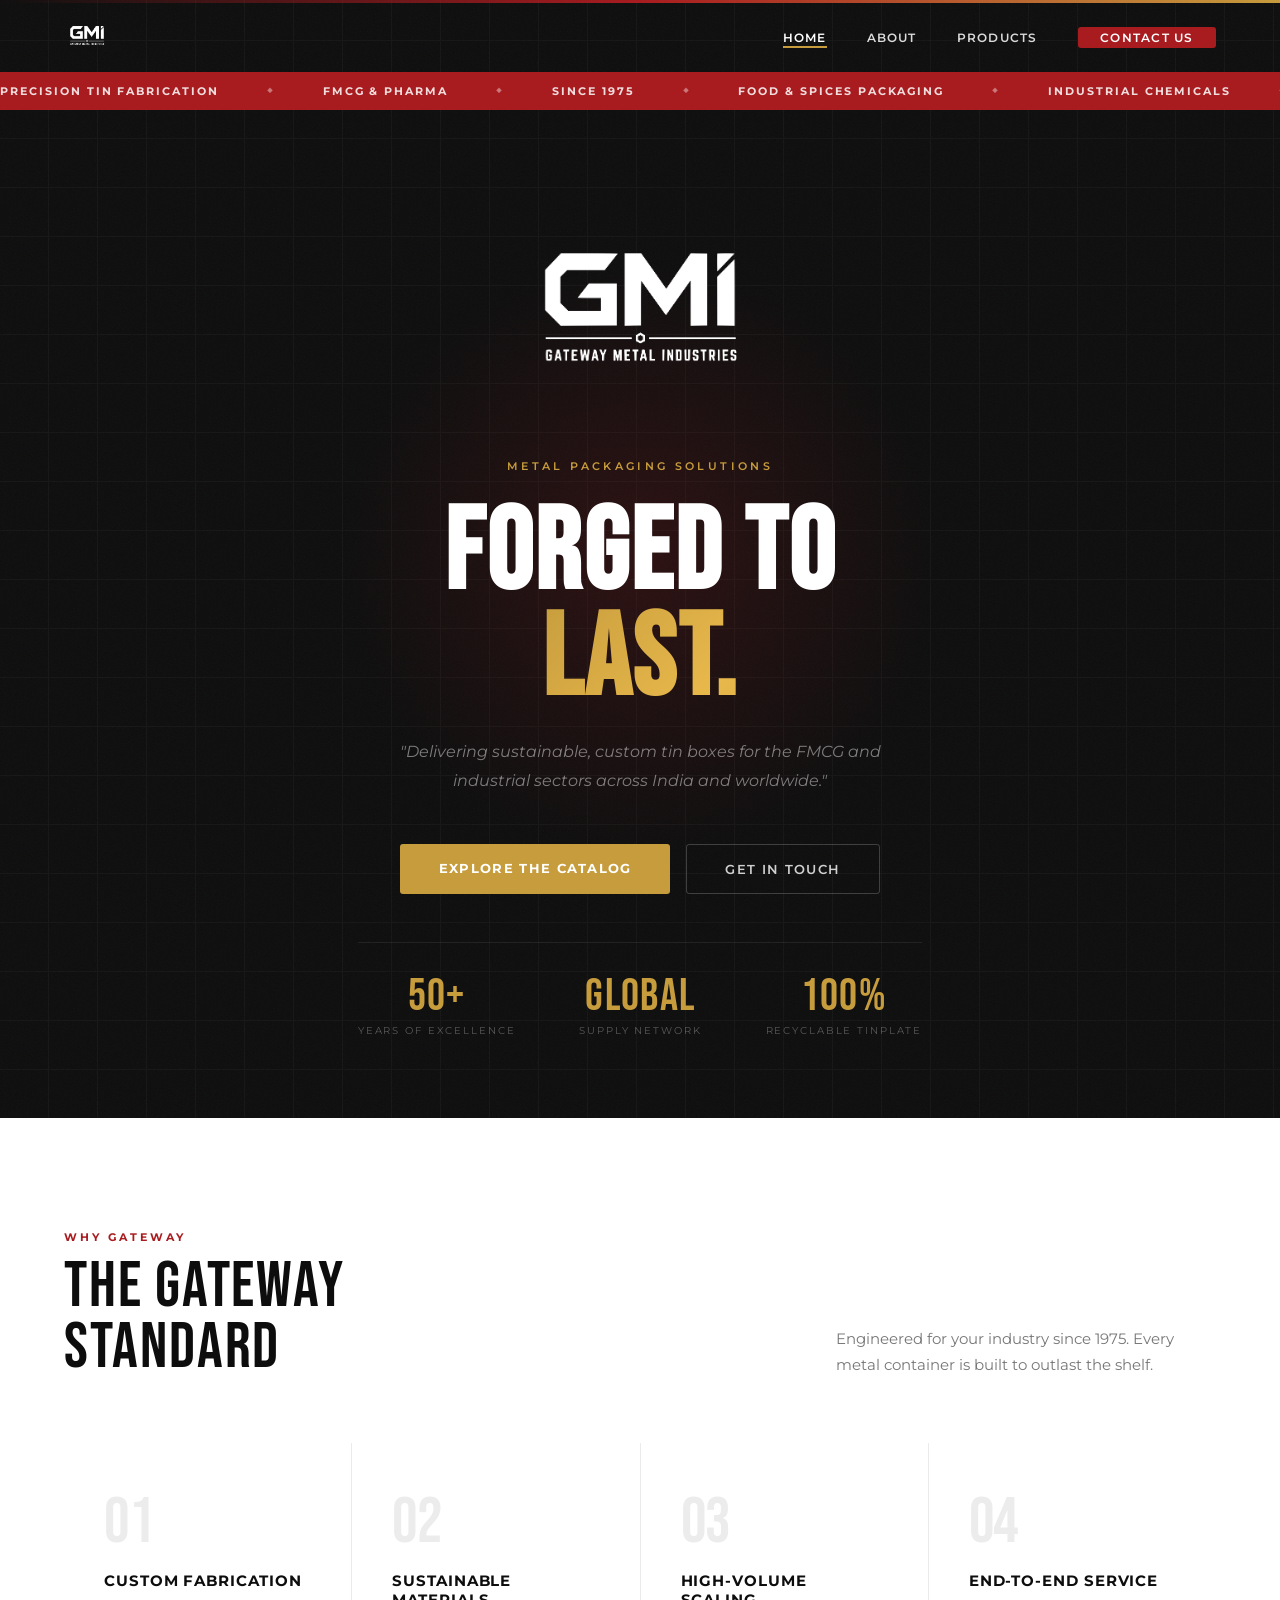
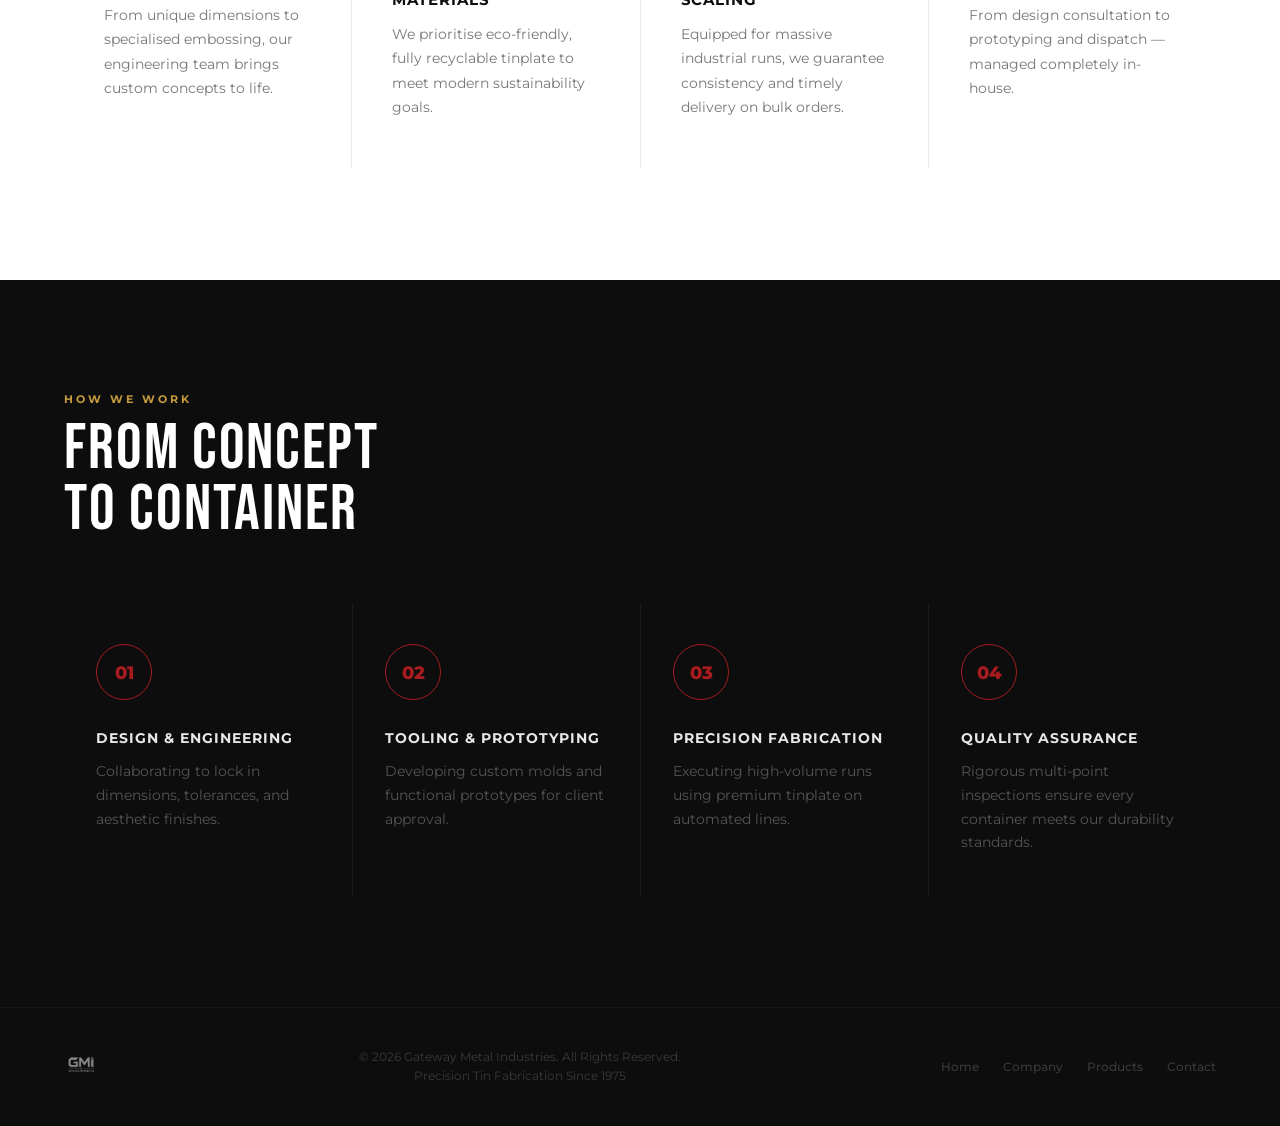
==== commit 4b14cc79: "Update hero section text in index.html" ====
--- a/index.html
+++ b/index.html
@@ -48,7 +48,7 @@
     <span>Since 1975</span><span class="dot">◆</span>
     <span>Food & Spices Packaging</span><span class="dot">◆</span>
     <span>Industrial Chemicals</span><span class="dot">◆</span>
-    <span>Worldwide Shipping</span><span class="dot">◆</span>
+    <span>Worldwide Supplychain</span><span class="dot">◆</span>
     <span>High-Volume Scaling</span><span class="dot">◆</span>
     <span>Taloja, Maharashtra</span><span class="dot">◆</span>
     <span>Precision Tin Fabrication</span><span class="dot">◆</span>
@@ -65,9 +65,9 @@
   <div class="hero-logo-wrap">
     <img src="logo.png" class="hero-logo" alt="Gateway Metal Industries" onerror="this.style.display='none'">
   </div>
-  <p class="hero-eyebrow">Wholesale Metal Packaging Solutions</p>
-  <h1>Premium Tin Container<br><span>Manufacturer.</span></h1>
-  <p class="hero-sub">"Delivering sustainable, custom tin boxes wholesale for the FMCG and industrial sectors across India and worldwide."</p>
+  <p class="hero-eyebrow">Metal Packaging Solutions</p>
+  <h1>Forged to<br><span>last.</span></h1>
+  <p class="hero-sub">"Delivering sustainable, custom tin boxes for the FMCG and industrial sectors across India and worldwide."</p>
   <div class="hero-actions">
     <a href="products.html" class="btn-gold">Explore the Catalog</a>
     <a href="contact.html" class="btn-outline">Get in Touch</a>
@@ -175,4 +175,4 @@
 document.querySelectorAll('.reveal, .reveal-left, .reveal-right').forEach(el => revealObserver.observe(el));
 </script>
 </body>
-</html>+</html>
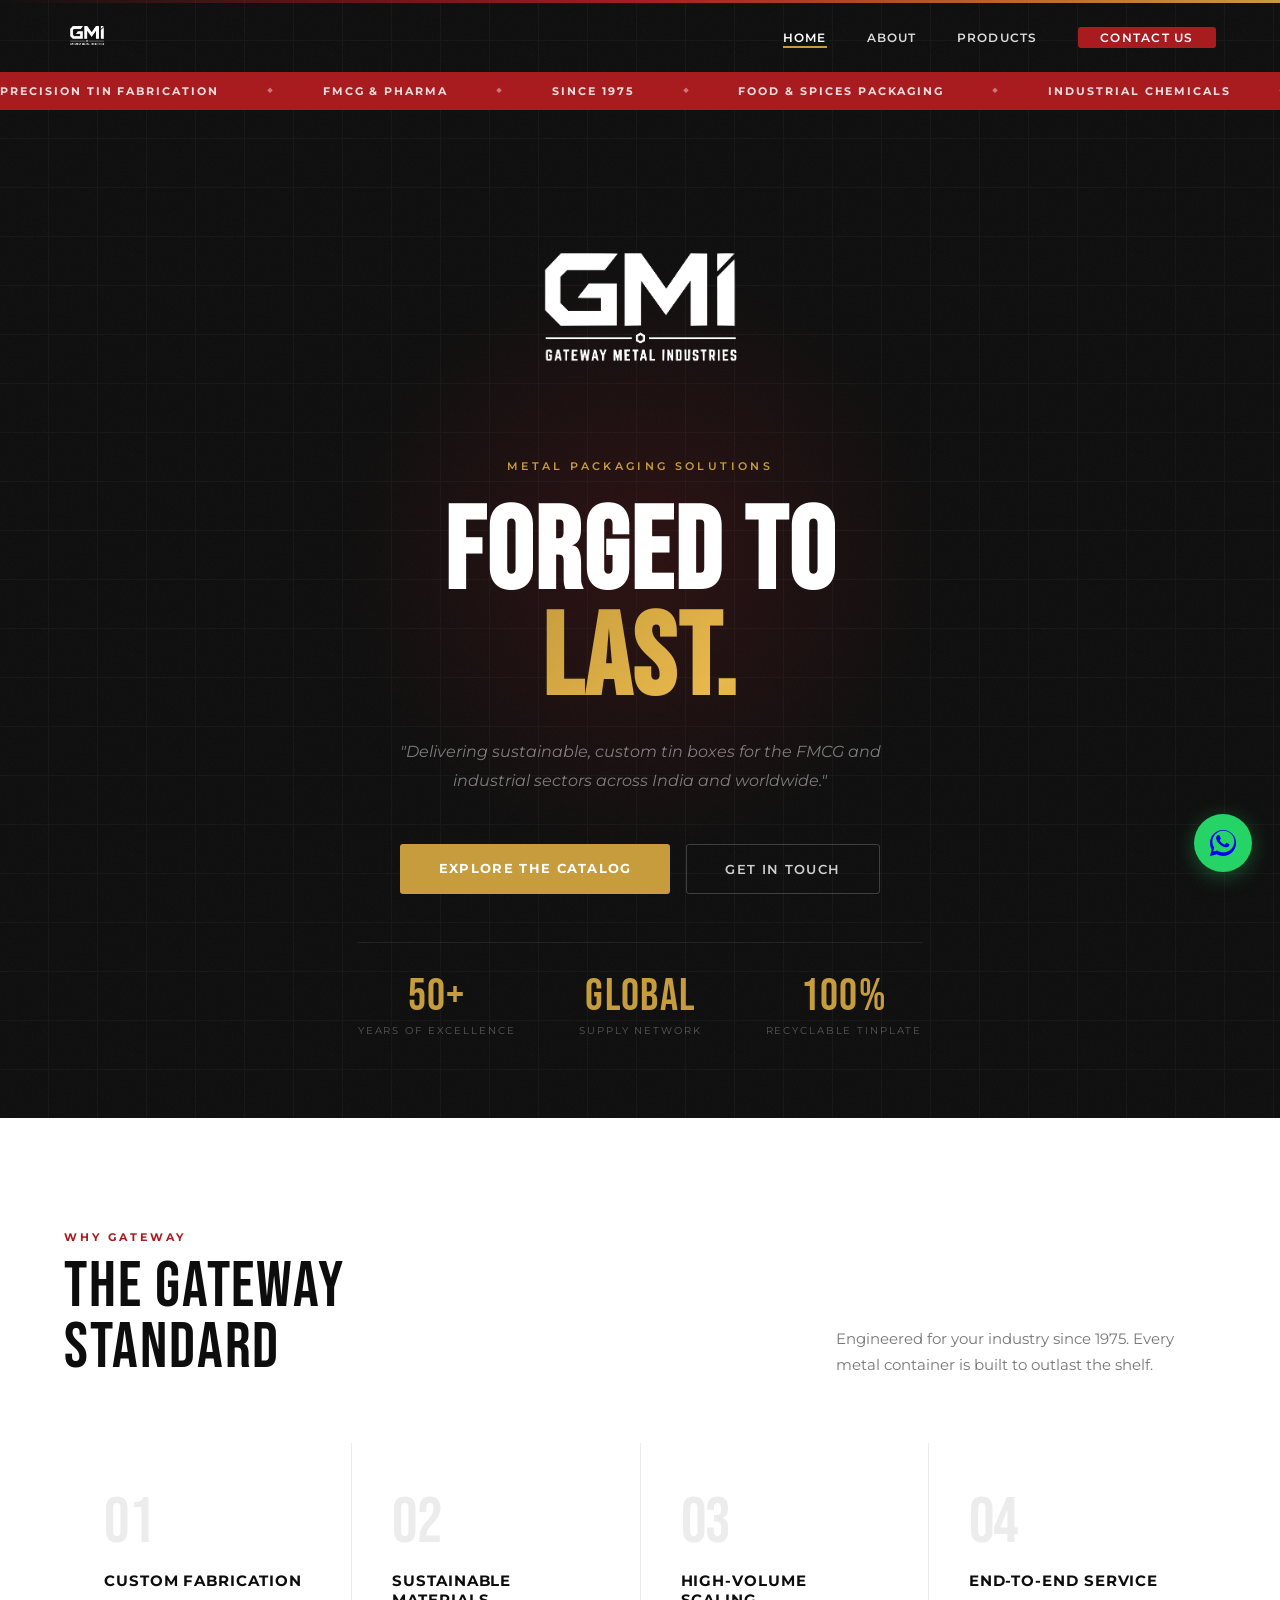
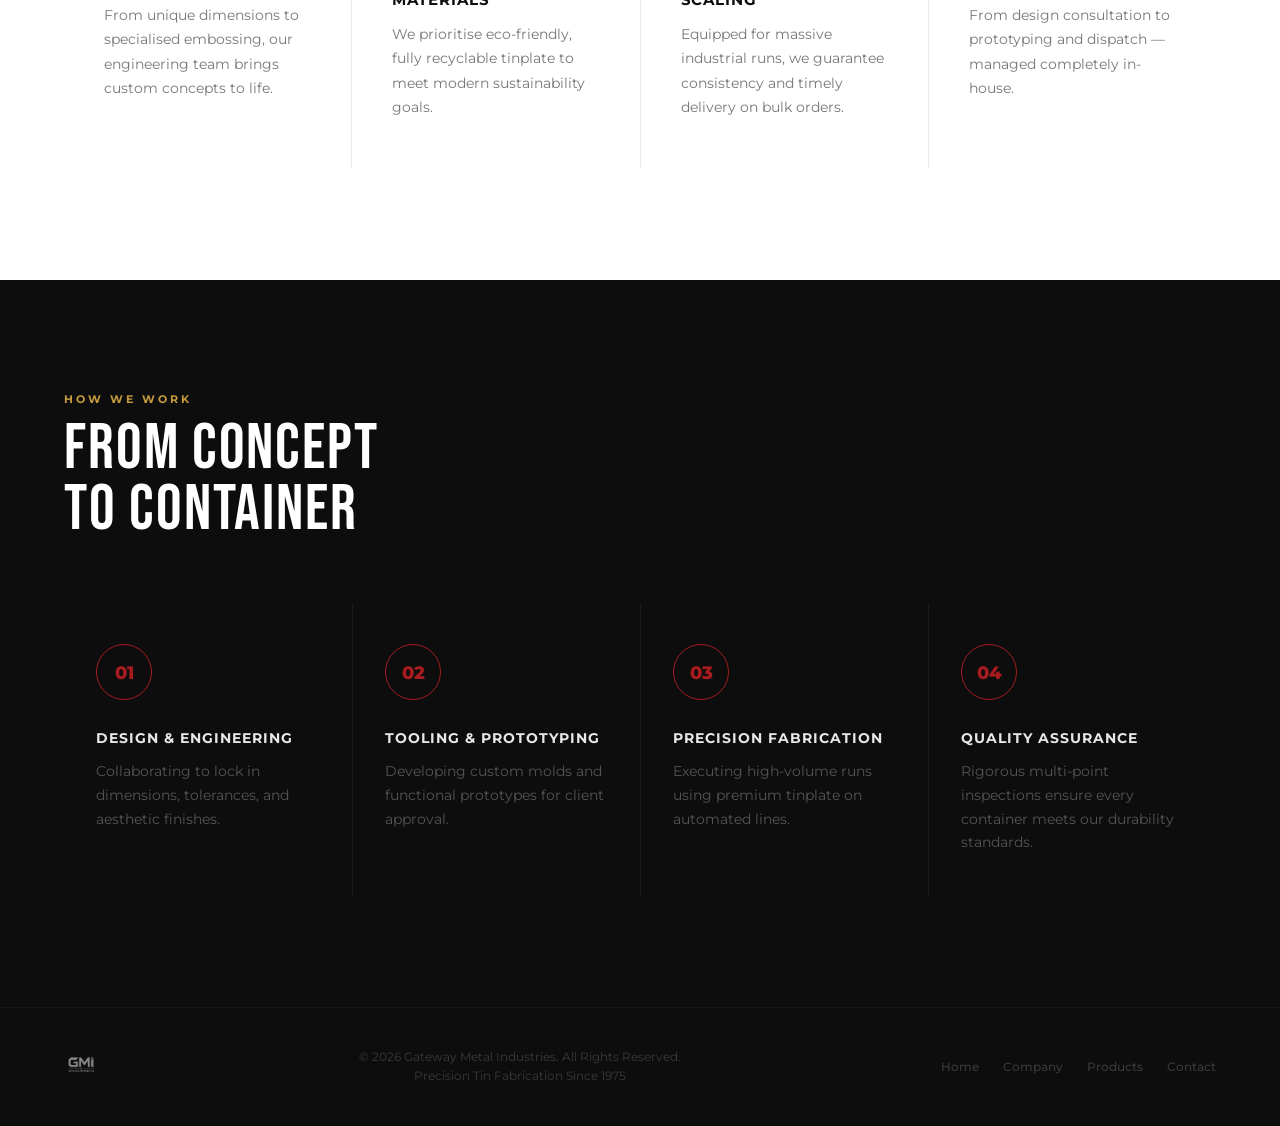
==== commit be21a9b9: "Add WhatsApp chat button to footer Added WhatsApp chat button with SVG icon and updated footer." ====
--- a/index.html
+++ b/index.html
@@ -1,13 +1,33 @@
 <!DOCTYPE html>
 <html lang="en">
-<head>
+  <head>
 <meta charset="UTF-8">
 <meta name="viewport" content="width=device-width, initial-scale=1.0">
 <meta name="description" content="Leading metal tin packaging supplier & custom tin boxes wholesale in Taloja, Maharashtra. Premium tin container manufacturer for FMCG, spices, and industrial chemicals since 1975.">
+
 <title>Gateway Metal Industries | Tin Container Manufacturer in India</title>
+
+<link rel="icon" href="/favicon.ico" sizes="any">
+<link rel="icon" type="image/png" sizes="32x32" href="/favicon-32x32.png">
+<link rel="icon" type="image/png" sizes="16x16" href="/favicon-16x16.png">
+
+<link rel="apple-touch-icon" sizes="180x180" href="/apple-touch-icon.png">
+<link rel="manifest" href="/site.webmanifest">
+
+<script type="application/ld+json">
+{
+  "@context": "https://schema.org",
+  "@type": "Organization",
+  "name": "Gateway Metal Industries",
+  "url": "https://gatewaymetalindustries.com",
+  "logo": "https://gatewaymetalindustries.com/logo-square.png"
+}
+</script>
+
 <link rel="preconnect" href="https://fonts.googleapis.com">
 <link rel="preconnect" href="https://fonts.gstatic.com" crossorigin>
 <link href="https://fonts.googleapis.com/css2?family=Bebas+Neue&family=Montserrat:wght@400;500;600;700;800;900&display=swap" rel="stylesheet">
+
 <link rel="stylesheet" href="style.css">
 </head>
 <body class="home-page">
@@ -122,6 +142,12 @@
   </div>
 </footer>
 
+<a href="https://wa.me/917738486780" class="wa-btn" target="_blank" aria-label="Chat on WhatsApp">
+    <svg xmlns="http://www.w3.org/2000/svg" viewBox="0 0 448 512" width="30" height="30" fill="currentColor">
+        <path d="M380.9 97.1C339 55.1 283.2 32 223.9 32c-122.4 0-222 99.6-222 222 0 39.1 10.2 77.3 29.6 111L0 480l117.7-30.9c32.4 17.7 68.9 27 106.1 27h.1c122.3 0 224.1-99.6 224.1-222 0-59.3-25.2-115-67.1-157zM223.9 413.3c-32.6 0-64.6-8.8-92.6-25.4l-6.6-3.9-68.8 18 18.4-67.1-4.3-6.8c-18.2-28.9-27.8-62.4-27.8-96.2 0-103.1 84-187.1 187.3-187.1 50 0 96.9 19.5 132.3 54.8 35.4 35.3 54.8 82.3 54.8 132.4 0 103.2-84.1 187.1-187.3 187.3zm101.8-139.7c-5.6-2.8-33-16.3-38.1-18.1-5.1-1.9-8.8-2.8-12.5 2.8-3.7 5.6-14.4 18.1-17.7 21.8-3.3 3.7-6.5 4.2-12.1 1.4-5.6-2.8-23.5-8.7-44.8-27.8-16.5-14.8-27.6-33.1-30.9-38.6-3.3-5.6-.3-8.6 2.5-11.4 2.5-2.5 5.6-6.5 8.4-9.8 2.8-3.3 3.7-5.6 5.6-9.3 1.9-3.7.9-7-5-12.6-5.6-5.6-12.5-31.5-17.2-43.1-4.5-11.3-9.1-9.8-12.5-9.9-3.3-.1-7.1-.1-10.9-.1-3.7 0-9.8 1.4-14.9 7-5.1 5.6-19.5 19.1-19.5 46.5s20 53.8 22.8 57.5c2.8 3.7 39.2 59.8 95 83.9 13.3 5.7 23.7 9.1 31.8 11.6 13.4 4.3 25.6 3.7 35.3 2.2 10.9-1.7 33-13.5 37.6-26.5 4.7-13 4.7-24.1 3.3-26.5-1.4-2.4-5.1-3.7-10.7-6.5z"/>
+    </svg>
+</a>
+
 <script>
 // Main Nav specific code
 const mainNav = document.getElementById('mainNav');
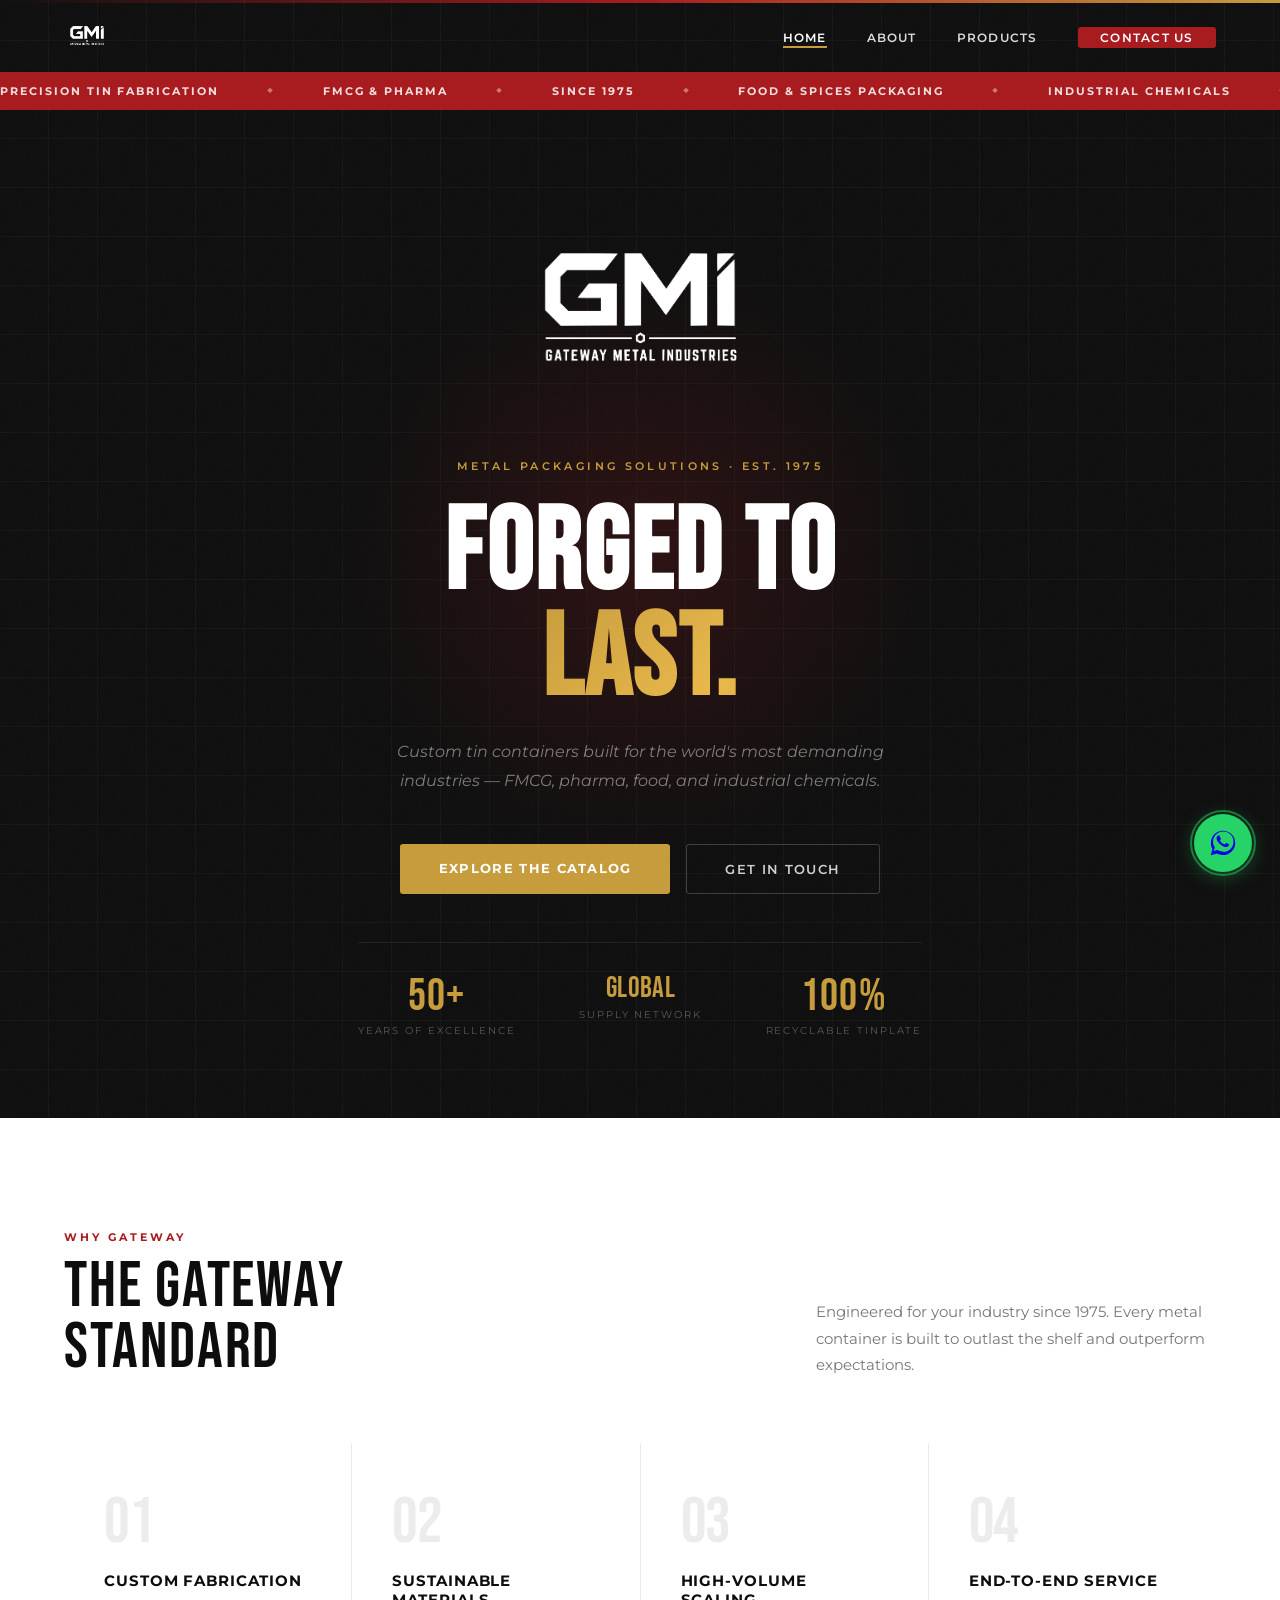
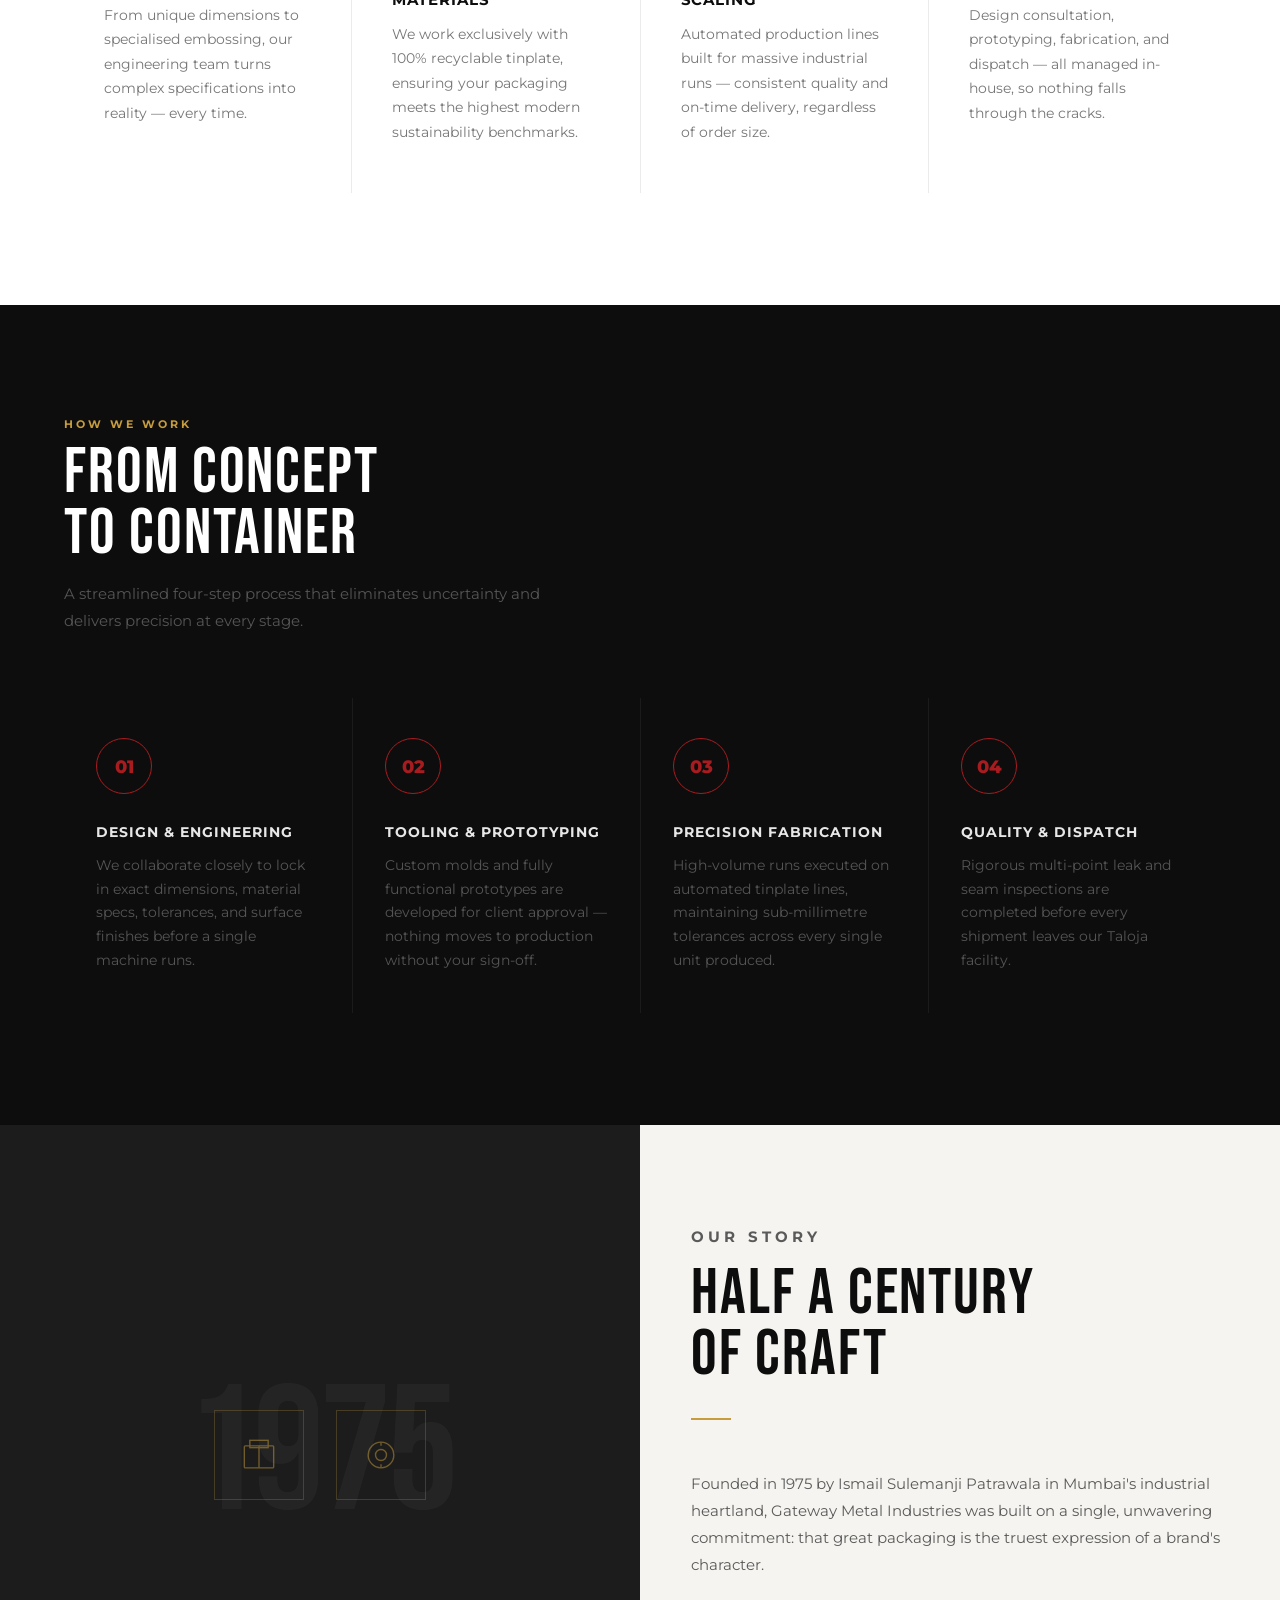
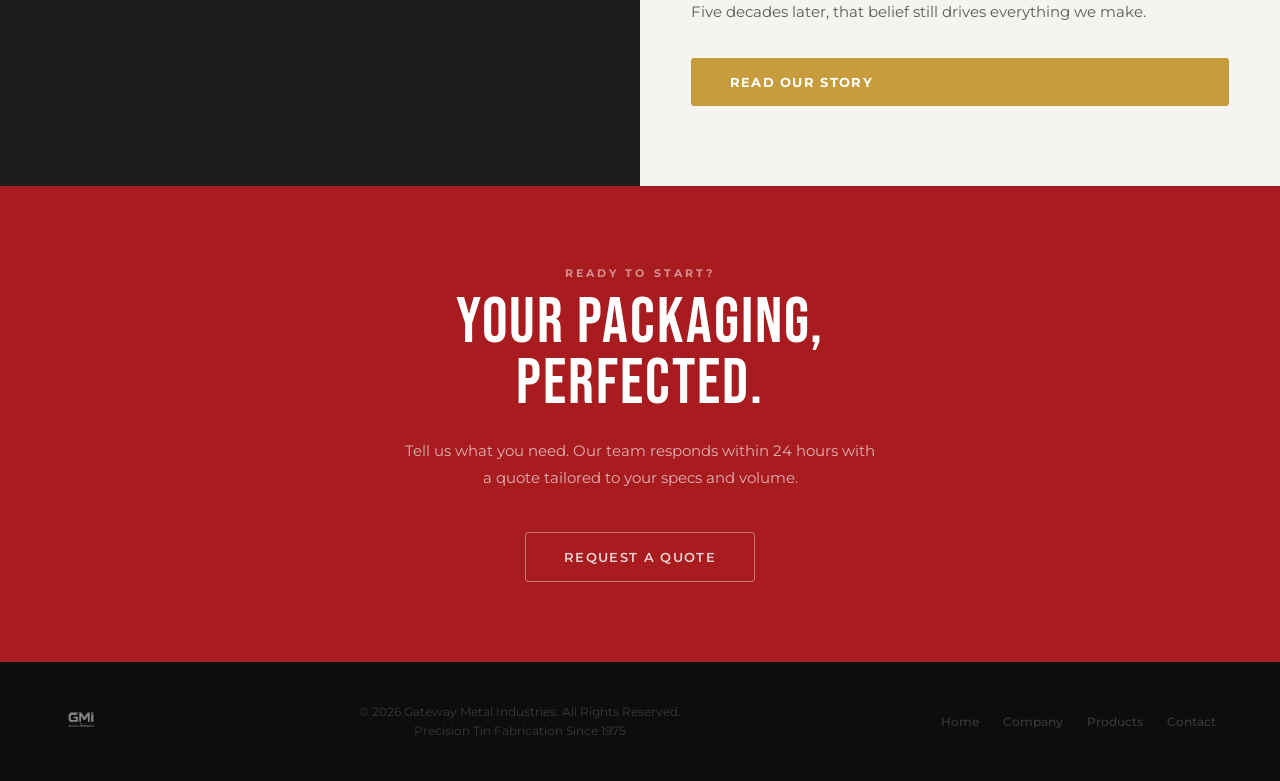
==== commit 7f187301: "Update index.html" ====
--- a/index.html
+++ b/index.html
@@ -1,33 +1,24 @@
 <!DOCTYPE html>
 <html lang="en">
-  <head>
+<head>
 <meta charset="UTF-8">
 <meta name="viewport" content="width=device-width, initial-scale=1.0">
 <meta name="description" content="Leading metal tin packaging supplier & custom tin boxes wholesale in Taloja, Maharashtra. Premium tin container manufacturer for FMCG, spices, and industrial chemicals since 1975.">
-
 <title>Gateway Metal Industries | Tin Container Manufacturer in India</title>
 
 <link rel="icon" href="/favicon.ico" sizes="any">
 <link rel="icon" type="image/png" sizes="32x32" href="/favicon-32x32.png">
 <link rel="icon" type="image/png" sizes="16x16" href="/favicon-16x16.png">
-
 <link rel="apple-touch-icon" sizes="180x180" href="/apple-touch-icon.png">
 <link rel="manifest" href="/site.webmanifest">
 
 <script type="application/ld+json">
-{
-  "@context": "https://schema.org",
-  "@type": "Organization",
-  "name": "Gateway Metal Industries",
-  "url": "https://gatewaymetalindustries.com",
-  "logo": "https://gatewaymetalindustries.com/logo-square.png"
-}
+{"@context":"https://schema.org","@type":"Organization","name":"Gateway Metal Industries","url":"https://gatewaymetalindustries.com","logo":"https://gatewaymetalindustries.com/logo-square.png"}
 </script>
 
 <link rel="preconnect" href="https://fonts.googleapis.com">
 <link rel="preconnect" href="https://fonts.gstatic.com" crossorigin>
-<link href="https://fonts.googleapis.com/css2?family=Bebas+Neue&family=Montserrat:wght@400;500;600;700;800;900&display=swap" rel="stylesheet">
-
+<link href="https://fonts.googleapis.com/css2?family=Bebas+Neue&family=Montserrat:ital,wght@0,400;0,500;0,600;0,700;0,800;0,900;1,400&display=swap" rel="stylesheet">
 <link rel="stylesheet" href="style.css">
 </head>
 <body class="home-page">
@@ -36,10 +27,10 @@
 
 <div class="mobile-menu" id="mobileMenu" role="dialog" aria-modal="true" aria-label="Navigation menu">
   <button class="mobile-close" id="mobileClose" aria-label="Close menu">✕</button>
-  <a href="index.html" class="mm-link">Home</a>
+  <a href="index.html" class="mm-link" style="color:var(--gold)">Home</a>
   <a href="about.html" class="mm-link">About</a>
   <a href="products.html" class="mm-link">Products</a>
-  <a href="contact.html" class="mm-link" style="color:var(--gold)">Contact Us</a>
+  <a href="contact.html" class="mm-link">Contact Us</a>
 </div>
 
 <nav id="mainNav" role="navigation" aria-label="Main navigation">
@@ -55,83 +46,151 @@
       <li><a href="products.html" class="nav-link">Products</a></li>
       <li><a href="contact.html" class="nav-cta">Contact Us</a></li>
     </ul>
-    <button class="ham" id="ham" aria-label="Open menu" aria-expanded="false" aria-controls="mobileMenu">
-      <span></span><span></span><span></span>
-    </button>
+    <button class="ham" id="ham" aria-label="Open menu" aria-expanded="false"><span></span><span></span><span></span></button>
   </div>
 </nav>
 
 <div class="marquee-bar" aria-hidden="true">
   <div class="marquee-inner">
     <span>Precision Tin Fabrication</span><span class="dot">◆</span>
-    <span>FMCG & Pharma</span><span class="dot">◆</span>
+    <span>FMCG &amp; Pharma</span><span class="dot">◆</span>
     <span>Since 1975</span><span class="dot">◆</span>
-    <span>Food & Spices Packaging</span><span class="dot">◆</span>
+    <span>Food &amp; Spices Packaging</span><span class="dot">◆</span>
     <span>Industrial Chemicals</span><span class="dot">◆</span>
-    <span>Worldwide Supplychain</span><span class="dot">◆</span>
+    <span>Worldwide Supply Chain</span><span class="dot">◆</span>
     <span>High-Volume Scaling</span><span class="dot">◆</span>
     <span>Taloja, Maharashtra</span><span class="dot">◆</span>
     <span>Precision Tin Fabrication</span><span class="dot">◆</span>
-    <span>FMCG & Pharma</span><span class="dot">◆</span>
+    <span>FMCG &amp; Pharma</span><span class="dot">◆</span>
   </div>
 </div>
 
+<!-- ═══════════ HERO ═══════════ -->
 <header id="home" class="hero">
   <div class="hero-noise" aria-hidden="true"></div>
   <div class="hero-grid" aria-hidden="true"></div>
   <div class="hero-glow" aria-hidden="true"></div>
   <div class="hero-accent-top" aria-hidden="true"></div>
-  
+
   <div class="hero-logo-wrap">
     <img src="logo.png" class="hero-logo" alt="Gateway Metal Industries" onerror="this.style.display='none'">
   </div>
-  <p class="hero-eyebrow">Metal Packaging Solutions</p>
-  <h1>Forged to<br><span>last.</span></h1>
-  <p class="hero-sub">"Delivering sustainable, custom tin boxes for the FMCG and industrial sectors across India and worldwide."</p>
+  <p class="hero-eyebrow">Metal Packaging Solutions · Est. 1975</p>
+  <h1>Forged to<br><span>Last.</span></h1>
+  <p class="hero-sub">Custom tin containers built for the world's most demanding industries — FMCG, pharma, food, and industrial chemicals.</p>
   <div class="hero-actions">
     <a href="products.html" class="btn-gold">Explore the Catalog</a>
     <a href="contact.html" class="btn-outline">Get in Touch</a>
   </div>
   <div class="hero-stats">
     <div class="stat-item"><span class="stat-num">50+</span><span class="stat-label">Years of Excellence</span></div>
-    <div class="stat-item"><span class="stat-num">Global</span><span class="stat-label">Supply Network</span></div>
+    <div class="stat-item"><span class="stat-num" style="font-size:clamp(1.2rem,3vw,1.8rem);letter-spacing:.01em;">Global</span><span class="stat-label">Supply Network</span></div>
     <div class="stat-item"><span class="stat-num">100%</span><span class="stat-label">Recyclable Tinplate</span></div>
   </div>
 </header>
 
+<!-- ═══════════ STANDARDS ═══════════ -->
 <section class="standards">
   <div class="max-w">
     <div class="standards-header">
-      <div class="reveal"><p class="section-tag">Why Gateway</p><h2 class="section-title">The Gateway<br>Standard</h2></div>
-      <p class="section-sub reveal reveal-delay-2" style="max-width:380px">Engineered for your industry since 1975. Every metal container is built to outlast the shelf.</p>
+      <div class="reveal">
+        <p class="section-tag">Why Gateway</p>
+        <h2 class="section-title">The Gateway<br>Standard</h2>
+      </div>
+      <p class="section-sub reveal reveal-delay-2" style="max-width:400px">Engineered for your industry since 1975. Every metal container is built to outlast the shelf and outperform expectations.</p>
     </div>
     <div class="standards-grid">
-      <div class="std-card reveal reveal-delay-1"><div class="std-num">01</div><h3>Custom Fabrication</h3><p>From unique dimensions to specialised embossing, our engineering team brings custom concepts to life.</p></div>
-      <div class="std-card reveal reveal-delay-2"><div class="std-num">02</div><h3>Sustainable Materials</h3><p>We prioritise eco-friendly, fully recyclable tinplate to meet modern sustainability goals.</p></div>
-      <div class="std-card reveal reveal-delay-3"><div class="std-num">03</div><h3>High-Volume Scaling</h3><p>Equipped for massive industrial runs, we guarantee consistency and timely delivery on bulk orders.</p></div>
-      <div class="std-card reveal reveal-delay-4"><div class="std-num">04</div><h3>End-to-End Service</h3><p>From design consultation to prototyping and dispatch — managed completely in-house.</p></div>
-    </div>
-  </div>
-</section>
-
+      <div class="std-card reveal reveal-delay-1">
+        <div class="std-num">01</div>
+        <h3>Custom Fabrication</h3>
+        <p>From unique dimensions to specialised embossing, our engineering team turns complex specifications into reality — every time.</p>
+      </div>
+      <div class="std-card reveal reveal-delay-2">
+        <div class="std-num">02</div>
+        <h3>Sustainable Materials</h3>
+        <p>We work exclusively with 100% recyclable tinplate, ensuring your packaging meets the highest modern sustainability benchmarks.</p>
+      </div>
+      <div class="std-card reveal reveal-delay-3">
+        <div class="std-num">03</div>
+        <h3>High-Volume Scaling</h3>
+        <p>Automated production lines built for massive industrial runs — consistent quality and on-time delivery, regardless of order size.</p>
+      </div>
+      <div class="std-card reveal reveal-delay-4">
+        <div class="std-num">04</div>
+        <h3>End-to-End Service</h3>
+        <p>Design consultation, prototyping, fabrication, and dispatch — all managed in-house, so nothing falls through the cracks.</p>
+      </div>
+    </div>
+  </div>
+</section>
+
+<!-- ═══════════ PROCESS ═══════════ -->
 <section class="process">
   <div class="max-w">
     <p class="section-tag reveal" style="color:var(--gold)">How We Work</p>
-    <h2 class="section-title reveal" style="color:#fff">From Concept<br>to Container</h2>
+    <h2 class="section-title reveal" style="color:#fff; max-width:600px;">From Concept<br>to Container</h2>
+    <p class="section-sub reveal" style="max-width:520px; margin-bottom: 0;">A streamlined four-step process that eliminates uncertainty and delivers precision at every stage.</p>
     <div class="process-steps">
-      <div class="step reveal reveal-delay-1"><div class="step-num">01</div><h4>Design & Engineering</h4><p>Collaborating to lock in dimensions, tolerances, and aesthetic finishes.</p></div>
-      <div class="step reveal reveal-delay-2"><div class="step-num">02</div><h4>Tooling & Prototyping</h4><p>Developing custom molds and functional prototypes for client approval.</p></div>
-      <div class="step reveal reveal-delay-3"><div class="step-num">03</div><h4>Precision Fabrication</h4><p>Executing high-volume runs using premium tinplate on automated lines.</p></div>
-      <div class="step reveal reveal-delay-4"><div class="step-num">04</div><h4>Quality Assurance</h4><p>Rigorous multi-point inspections ensure every container meets our durability standards.</p></div>
-    </div>
+      <div class="step reveal reveal-delay-1">
+        <div class="step-num">01</div>
+        <h4>Design &amp; Engineering</h4>
+        <p>We collaborate closely to lock in exact dimensions, material specs, tolerances, and surface finishes before a single machine runs.</p>
+      </div>
+      <div class="step reveal reveal-delay-2">
+        <div class="step-num">02</div>
+        <h4>Tooling &amp; Prototyping</h4>
+        <p>Custom molds and fully functional prototypes are developed for client approval — nothing moves to production without your sign-off.</p>
+      </div>
+      <div class="step reveal reveal-delay-3">
+        <div class="step-num">03</div>
+        <h4>Precision Fabrication</h4>
+        <p>High-volume runs executed on automated tinplate lines, maintaining sub-millimetre tolerances across every single unit produced.</p>
+      </div>
+      <div class="step reveal reveal-delay-4">
+        <div class="step-num">04</div>
+        <h4>Quality &amp; Dispatch</h4>
+        <p>Rigorous multi-point leak and seam inspections are completed before every shipment leaves our Taloja facility.</p>
+      </div>
+    </div>
+  </div>
+</section>
+
+<!-- ═══════════ HERITAGE TEASER ═══════════ -->
+<section class="heritage" style="min-height: 480px;">
+  <div class="heritage-img reveal-left">
+    <span class="big-year" aria-hidden="true">1975</span>
+    <div class="heritage-icon-row" aria-hidden="true">
+      <div class="h-icon-box">
+        <svg width="44" height="44" fill="none" viewBox="0 0 48 48"><rect x="8" y="14" width="32" height="24" rx="1" stroke="#C69C3D" stroke-width="1.5"/><rect x="14" y="8" width="20" height="8" stroke="#C69C3D" stroke-width="1.5"/><line x1="24" y1="14" x2="24" y2="38" stroke="#C69C3D" stroke-width="1.5"/></svg>
+      </div>
+      <div class="h-icon-box">
+        <svg width="44" height="44" fill="none" viewBox="0 0 48 48"><circle cx="24" cy="24" r="14" stroke="#C69C3D" stroke-width="1.5"/><circle cx="24" cy="24" r="6" stroke="#C69C3D" stroke-width="1.5"/><line x1="24" y1="10" x2="24" y2="14" stroke="#C69C3D" stroke-width="1.5"/><line x1="24" y1="34" x2="24" y2="38" stroke="#C69C3D" stroke-width="1.5"/></svg>
+      </div>
+    </div>
+  </div>
+  <div class="heritage-content reveal-right">
+    <p class="section-tag">Our Story</p>
+    <h2 class="section-title">Half a Century<br>of Craft</h2>
+    <div class="heritage-divider"></div>
+    <p>Founded in 1975 by Ismail Sulemanji Patrawala in Mumbai's industrial heartland, Gateway Metal Industries was built on a single, unwavering commitment: that great packaging is the truest expression of a brand's character.</p>
+    <p style="margin-top: 1.2rem;">Five decades later, that belief still drives everything we make.</p>
+    <a href="about.html" class="btn-gold" style="margin-top: 2rem; display: inline-block;">Read Our Story</a>
+  </div>
+</section>
+
+<!-- ═══════════ CTA BAND ═══════════ -->
+<section style="background: var(--red); padding: 5rem 5%; text-align: center;">
+  <div class="max-w reveal">
+    <p class="section-tag" style="color: rgba(255,255,255,0.5);">Ready to start?</p>
+    <h2 class="section-title" style="color: var(--white); margin-bottom: 1.5rem;">Your Packaging,<br>Perfected.</h2>
+    <p style="color: rgba(255,255,255,0.65); font-size: 0.95rem; max-width: 480px; margin: 0 auto 2.5rem; line-height: 1.75;">Tell us what you need. Our team responds within 24 hours with a quote tailored to your specs and volume.</p>
+    <a href="contact.html" class="btn-outline" style="border-color: rgba(255,255,255,0.4);">Request a Quote</a>
   </div>
 </section>
 
 <footer>
   <div class="footer-inner">
-    <div class="footer-logo">
-      <img src="logo.png" alt="Gateway Metal Industries" onerror="this.style.display='none';">
-    </div>
+    <div class="footer-logo"><img src="logo.png" alt="Gateway Metal Industries" onerror="this.style.display='none';"></div>
     <p class="footer-copy">© 2026 Gateway Metal Industries. All Rights Reserved.<br>Precision Tin Fabrication Since 1975</p>
     <div class="footer-links">
       <a href="index.html">Home</a>
@@ -143,60 +202,33 @@
 </footer>
 
 <a href="https://wa.me/917738486780" class="wa-btn" target="_blank" aria-label="Chat on WhatsApp">
-    <svg xmlns="http://www.w3.org/2000/svg" viewBox="0 0 448 512" width="30" height="30" fill="currentColor">
-        <path d="M380.9 97.1C339 55.1 283.2 32 223.9 32c-122.4 0-222 99.6-222 222 0 39.1 10.2 77.3 29.6 111L0 480l117.7-30.9c32.4 17.7 68.9 27 106.1 27h.1c122.3 0 224.1-99.6 224.1-222 0-59.3-25.2-115-67.1-157zM223.9 413.3c-32.6 0-64.6-8.8-92.6-25.4l-6.6-3.9-68.8 18 18.4-67.1-4.3-6.8c-18.2-28.9-27.8-62.4-27.8-96.2 0-103.1 84-187.1 187.3-187.1 50 0 96.9 19.5 132.3 54.8 35.4 35.3 54.8 82.3 54.8 132.4 0 103.2-84.1 187.1-187.3 187.3zm101.8-139.7c-5.6-2.8-33-16.3-38.1-18.1-5.1-1.9-8.8-2.8-12.5 2.8-3.7 5.6-14.4 18.1-17.7 21.8-3.3 3.7-6.5 4.2-12.1 1.4-5.6-2.8-23.5-8.7-44.8-27.8-16.5-14.8-27.6-33.1-30.9-38.6-3.3-5.6-.3-8.6 2.5-11.4 2.5-2.5 5.6-6.5 8.4-9.8 2.8-3.3 3.7-5.6 5.6-9.3 1.9-3.7.9-7-5-12.6-5.6-5.6-12.5-31.5-17.2-43.1-4.5-11.3-9.1-9.8-12.5-9.9-3.3-.1-7.1-.1-10.9-.1-3.7 0-9.8 1.4-14.9 7-5.1 5.6-19.5 19.1-19.5 46.5s20 53.8 22.8 57.5c2.8 3.7 39.2 59.8 95 83.9 13.3 5.7 23.7 9.1 31.8 11.6 13.4 4.3 25.6 3.7 35.3 2.2 10.9-1.7 33-13.5 37.6-26.5 4.7-13 4.7-24.1 3.3-26.5-1.4-2.4-5.1-3.7-10.7-6.5z"/>
-    </svg>
+  <div class="wa-pulse"></div>
+  <svg xmlns="http://www.w3.org/2000/svg" viewBox="0 0 448 512" width="28" height="28" fill="currentColor">
+    <path d="M380.9 97.1C339 55.1 283.2 32 223.9 32c-122.4 0-222 99.6-222 222 0 39.1 10.2 77.3 29.6 111L0 480l117.7-30.9c32.4 17.7 68.9 27 106.1 27h.1c122.3 0 224.1-99.6 224.1-222 0-59.3-25.2-115-67.1-157zM223.9 413.3c-32.6 0-64.6-8.8-92.6-25.4l-6.6-3.9-68.8 18 18.4-67.1-4.3-6.8c-18.2-28.9-27.8-62.4-27.8-96.2 0-103.1 84-187.1 187.3-187.1 50 0 96.9 19.5 132.3 54.8 35.4 35.3 54.8 82.3 54.8 132.4 0 103.2-84.1 187.1-187.3 187.3zm101.8-139.7c-5.6-2.8-33-16.3-38.1-18.1-5.1-1.9-8.8-2.8-12.5 2.8-3.7 5.6-14.4 18.1-17.7 21.8-3.3 3.7-6.5 4.2-12.1 1.4-5.6-2.8-23.5-8.7-44.8-27.8-16.5-14.8-27.6-33.1-30.9-38.6-3.3-5.6-.3-8.6 2.5-11.4 2.5-2.5 5.6-6.5 8.4-9.8 2.8-3.3 3.7-5.6 5.6-9.3 1.9-3.7.9-7-5-12.6-5.6-5.6-12.5-31.5-17.2-43.1-4.5-11.3-9.1-9.8-12.5-9.9-3.3-.1-7.1-.1-10.9-.1-3.7 0-9.8 1.4-14.9 7-5.1 5.6-19.5 19.1-19.5 46.5s20 53.8 22.8 57.5c2.8 3.7 39.2 59.8 95 83.9 13.3 5.7 23.7 9.1 31.8 11.6 13.4 4.3 25.6 3.7 35.3 2.2 10.9-1.7 33-13.5 37.6-26.5 4.7-13 4.7-24.1 3.3-26.5-1.4-2.4-5.1-3.7-10.7-6.5z"/>
+  </svg>
 </a>
 
 <script>
-// Main Nav specific code
 const mainNav = document.getElementById('mainNav');
-window.addEventListener('scroll', () => {
-  mainNav.classList.toggle('scrolled', window.scrollY > 60);
-}, { passive: true });
-
-// Shared Javascript (Hamburger, Reveal, Progress)
+window.addEventListener('scroll', () => { mainNav.classList.toggle('scrolled', window.scrollY > 60); }, { passive: true });
+
 const prog = document.getElementById('progress-bar');
 window.addEventListener('scroll', () => {
-  const scrolled = document.documentElement.scrollTop;
   const max = document.documentElement.scrollHeight - window.innerHeight;
-  prog.style.width = (max > 0 ? (scrolled / max * 100) : 0) + '%';
+  prog.style.width = (max > 0 ? (document.documentElement.scrollTop / max * 100) : 0) + '%';
 }, { passive: true });
 
-const ham = document.getElementById('ham');
-const mobileMenu = document.getElementById('mobileMenu');
+const ham = document.getElementById('ham'), mobileMenu = document.getElementById('mobileMenu');
 let menuOpen = false;
-
-function openMenu() {
-  menuOpen = true;
-  mobileMenu.style.display = 'flex';
-  requestAnimationFrame(() => { mobileMenu.classList.add('open'); });
-  ham.classList.add('open');
-  ham.setAttribute('aria-expanded', 'true');
-  document.body.style.overflow = 'hidden';
-}
-
-function closeMenu() {
-  menuOpen = false;
-  mobileMenu.classList.remove('open');
-  ham.classList.remove('open');
-  ham.setAttribute('aria-expanded', 'false');
-  document.body.style.overflow = '';
-  setTimeout(() => { if (!menuOpen) mobileMenu.style.display = 'none'; }, 400);
-}
-
-ham.addEventListener('click', () => { menuOpen ? closeMenu() : openMenu(); });
+function openMenu() { menuOpen = true; mobileMenu.style.display = 'flex'; requestAnimationFrame(() => mobileMenu.classList.add('open')); ham.classList.add('open'); ham.setAttribute('aria-expanded', 'true'); document.body.style.overflow = 'hidden'; }
+function closeMenu() { menuOpen = false; mobileMenu.classList.remove('open'); ham.classList.remove('open'); ham.setAttribute('aria-expanded', 'false'); document.body.style.overflow = ''; setTimeout(() => { if (!menuOpen) mobileMenu.style.display = 'none'; }, 400); }
+ham.addEventListener('click', () => menuOpen ? closeMenu() : openMenu());
 document.getElementById('mobileClose').addEventListener('click', closeMenu);
 document.querySelectorAll('.mm-link').forEach(el => el.addEventListener('click', closeMenu));
 document.addEventListener('keydown', e => { if (e.key === 'Escape' && menuOpen) closeMenu(); });
 
-const revealObserver = new IntersectionObserver((entries) => {
-  entries.forEach(entry => {
-    if (entry.isIntersecting) {
-      entry.target.classList.add('visible');
-      revealObserver.unobserve(entry.target);
-    }
-  });
+const revealObserver = new IntersectionObserver(entries => {
+  entries.forEach(entry => { if (entry.isIntersecting) { entry.target.classList.add('visible'); revealObserver.unobserve(entry.target); } });
 }, { threshold: 0.1, rootMargin: '0px 0px -30px 0px' });
 document.querySelectorAll('.reveal, .reveal-left, .reveal-right').forEach(el => revealObserver.observe(el));
 </script>
--- a/style.css
+++ b/style.css
@@ -230,6 +230,356 @@
 .wa-pulse { position: absolute; inset: -4px; border-radius: 50%; border: 2px solid rgba(37,211,102,0.5); animation: pulseRing 2.5s ease-out infinite; pointer-events: none; }
 #progress-bar { position: fixed; top: 0; left: 0; height: 2px; width: 0%; background: linear-gradient(90deg,var(--red),var(--gold)); z-index: 1001; transition: width .1s linear; pointer-events: none; }
 
+/* =========================================
+   PRODUCT LIGHTBOX — PREMIUM REDESIGN
+   ========================================= */
+
+.lightbox {
+  position: fixed;
+  inset: 0;
+  z-index: 9999;
+  display: flex;
+  align-items: flex-end;
+  justify-content: center;
+  opacity: 0;
+  visibility: hidden;
+  pointer-events: none;
+  transition: opacity 0.4s var(--ease-out), visibility 0.4s;
+}
+
+.lightbox.active {
+  opacity: 1;
+  visibility: visible;
+  pointer-events: auto;
+}
+
+/* Layered backdrop: dark base + subtle red glow at top */
+.lb-backdrop {
+  position: absolute;
+  inset: 0;
+  background: rgba(6, 5, 5, 0.96);
+  cursor: pointer;
+}
+
+.lb-backdrop::before {
+  content: '';
+  position: absolute;
+  top: 0; left: 0; right: 0;
+  height: 3px;
+  background: linear-gradient(90deg, transparent, var(--red), var(--gold), var(--red), transparent);
+  background-size: 200% auto;
+  animation: gradientShift 4s linear infinite;
+}
+
+.lb-backdrop::after {
+  content: '';
+  position: absolute;
+  inset: 0;
+  background: radial-gradient(ellipse 70% 40% at 50% 0%, rgba(168,28,32,0.07) 0%, transparent 70%);
+  pointer-events: none;
+}
+
+/* Main panel — slides up from bottom */
+.lb-panel {
+  position: relative;
+  z-index: 2;
+  width: 100%;
+  max-width: 960px;
+  max-height: 96vh;
+  display: flex;
+  flex-direction: column;
+  transform: translateY(32px);
+  transition: transform 0.4s var(--ease-out);
+  padding: 0 5% 2.5rem;
+}
+
+.lightbox.active .lb-panel {
+  transform: translateY(0);
+}
+
+/* Top bar: counter left, close right */
+.lb-topbar {
+  display: flex;
+  align-items: center;
+  justify-content: space-between;
+  padding: 1.4rem 0 1rem;
+  flex-shrink: 0;
+}
+
+.lb-counter {
+  display: flex;
+  gap: 6px;
+  align-items: center;
+}
+
+.lb-dot {
+  width: 6px;
+  height: 6px;
+  border-radius: 50%;
+  background: rgba(255,255,255,0.18);
+  transition: all 0.25s;
+  cursor: pointer;
+}
+
+.lb-dot.active {
+  background: var(--gold);
+  width: 20px;
+  border-radius: 3px;
+}
+
+.lb-close {
+  width: 38px;
+  height: 38px;
+  border-radius: 50%;
+  border: 1px solid rgba(255,255,255,0.12);
+  background: rgba(255,255,255,0.04);
+  color: rgba(255,255,255,0.5);
+  font-size: 1rem;
+  cursor: pointer;
+  display: flex;
+  align-items: center;
+  justify-content: center;
+  transition: all 0.2s;
+  flex-shrink: 0;
+  line-height: 1;
+}
+
+.lb-close:hover {
+  background: rgba(168,28,32,0.3);
+  border-color: rgba(168,28,32,0.5);
+  color: var(--white);
+}
+
+/* Image stage */
+.lb-stage {
+  position: relative;
+  flex: 1;
+  min-height: 0;
+  display: flex;
+  align-items: center;
+  justify-content: center;
+  gap: 1.2rem;
+}
+
+.lb-img-frame {
+  flex: 1;
+  min-width: 0;
+  display: flex;
+  align-items: center;
+  justify-content: center;
+  position: relative;
+}
+
+/* Decorative corner brackets */
+.lb-img-frame::before,
+.lb-img-frame::after {
+  content: '';
+  position: absolute;
+  width: 24px;
+  height: 24px;
+  pointer-events: none;
+  z-index: 3;
+}
+
+.lb-img-frame::before {
+  top: -6px; left: -6px;
+  border-top: 1.5px solid rgba(198,156,61,0.4);
+  border-left: 1.5px solid rgba(198,156,61,0.4);
+}
+
+.lb-img-frame::after {
+  bottom: -6px; right: -6px;
+  border-bottom: 1.5px solid rgba(198,156,61,0.4);
+  border-right: 1.5px solid rgba(198,156,61,0.4);
+}
+
+#lightboxImg {
+  max-width: 100%;
+  max-height: calc(96vh - 200px);
+  width: auto;
+  height: auto;
+  display: block;
+  object-fit: contain;
+  border-radius: 2px;
+  transition: opacity 0.2s ease, transform 0.2s var(--ease-out);
+  user-select: none;
+  -webkit-user-drag: none;
+}
+
+#lightboxImg.switching {
+  opacity: 0;
+  transform: scale(0.97);
+}
+
+/* Nav arrows */
+.lb-arrow {
+  width: 48px;
+  height: 48px;
+  border-radius: 50%;
+  border: 1px solid rgba(255,255,255,0.1);
+  background: rgba(255,255,255,0.03);
+  color: rgba(255,255,255,0.4);
+  font-size: 0.9rem;
+  cursor: pointer;
+  display: flex;
+  align-items: center;
+  justify-content: center;
+  flex-shrink: 0;
+  transition: all 0.25s var(--ease-out);
+  -webkit-tap-highlight-color: transparent;
+  backdrop-filter: blur(4px);
+  -webkit-backdrop-filter: blur(4px);
+}
+
+.lb-arrow:hover {
+  background: var(--red);
+  border-color: var(--red);
+  color: var(--white);
+  transform: scale(1.08);
+}
+
+.lb-arrow:active {
+  transform: scale(0.96);
+}
+
+/* Caption strip */
+.lb-caption {
+  flex-shrink: 0;
+  padding-top: 1.4rem;
+  display: flex;
+  align-items: center;
+  justify-content: space-between;
+  border-top: 1px solid rgba(255,255,255,0.05);
+  gap: 1rem;
+  flex-wrap: wrap;
+}
+
+.lb-caption-left {
+  display: flex;
+  flex-direction: column;
+  gap: 0.3rem;
+}
+
+.lb-title {
+  font-family: var(--display);
+  font-size: clamp(1.2rem, 3vw, 1.6rem);
+  color: var(--white);
+  letter-spacing: 0.04em;
+  text-transform: uppercase;
+  line-height: 1;
+  margin: 0;
+}
+
+.lb-dims {
+  font-size: 0.75rem;
+  letter-spacing: 0.12em;
+  color: rgba(255,255,255,0.3);
+  text-transform: uppercase;
+  font-weight: 500;
+}
+
+.lb-cta {
+  background: var(--gold);
+  color: var(--white);
+  text-decoration: none;
+  padding: 0.65rem 1.5rem;
+  font-weight: 700;
+  font-size: 0.72rem;
+  letter-spacing: 0.12em;
+  text-transform: uppercase;
+  border-radius: 2px;
+  transition: all 0.2s;
+  white-space: nowrap;
+  flex-shrink: 0;
+  -webkit-tap-highlight-color: transparent;
+}
+
+.lb-cta:hover {
+  background: var(--gold-light);
+  transform: translateY(-1px);
+}
+
+/* Thumbnail strip */
+.lb-thumbs {
+  display: flex;
+  gap: 8px;
+  align-items: center;
+  margin-top: 1rem;
+}
+
+.lb-thumb {
+  width: 52px;
+  height: 52px;
+  border-radius: 2px;
+  overflow: hidden;
+  cursor: pointer;
+  border: 1.5px solid transparent;
+  opacity: 0.4;
+  transition: all 0.2s;
+  flex-shrink: 0;
+  background: rgba(255,255,255,0.05);
+}
+
+.lb-thumb img {
+  width: 100%;
+  height: 100%;
+  object-fit: cover;
+  display: block;
+}
+
+.lb-thumb.active {
+  border-color: var(--gold);
+  opacity: 1;
+}
+
+.lb-thumb:hover {
+  opacity: 0.8;
+  border-color: rgba(198,156,61,0.5);
+}
+
+/* Mobile */
+@media (max-width: 760px) {
+  .lb-panel {
+    padding: 0 4% 2rem;
+    max-height: 100svh;
+  }
+
+  .lb-arrow {
+    width: 40px;
+    height: 40px;
+    font-size: 0.8rem;
+  }
+
+  .lb-thumb {
+    width: 40px;
+    height: 40px;
+  }
+
+  #lightboxImg {
+    max-height: calc(100svh - 220px);
+  }
+
+  .lb-caption {
+    flex-direction: column;
+    align-items: flex-start;
+    gap: 0.8rem;
+  }
+
+  .lb-cta {
+    width: 100%;
+    text-align: center;
+    padding: 0.8rem;
+  }
+}
+
+@media (max-width: 420px) {
+  .lb-arrow {
+    width: 36px;
+    height: 36px;
+  }
+}
+
+/* Base Media Queries */
 @media (max-width: 960px) { .heritage { grid-template-columns: 1fr; } .heritage-img { min-height: 260px; } .contact-grid { grid-template-columns: 1fr; gap: 3rem; } .form-row { grid-template-columns: 1fr; } }
 @media (max-width: 760px) { :root { --nav-h: 60px; } .nav-links { display: none; } .ham { display: flex; } .hero { padding: calc(var(--top-offset) + 48px) 5% 60px; } .hero-stats { gap: 2rem; padding-top: 1.5rem; } .c-btn { display: none; } .carousel-wrap { margin: 0 -5%; padding: 0 5%; } .c-track { padding: 0.5rem 5% 1.5rem; } .prod-card { min-width: 260px; } .contact-form-wrap { padding: 2rem 1.5rem; } .form-actions { flex-direction: column; } .heritage-content { padding: 3.5rem 6%; } section { padding: 5rem 5%; } .wa-btn { bottom: 20px; right: 20px; width: 52px; height: 52px; } .footer-inner { flex-direction: column; text-align: center; } .footer-links { justify-content: center; } .marquee-inner span { font-size: 0.6rem; letter-spacing: 0.12em; } }
-@media (max-width: 420px) { .hero-actions { flex-direction: column; align-items: stretch; } .btn-gold, .btn-outline { text-align: center; } .standards-grid { grid-template-columns: 1fr; } .process-steps { grid-template-columns: 1fr; } .step { border-left: none; border-top: 1px solid rgba(255,255,255,0.06); padding: 2rem 1.5rem; } .step:first-child { border-top: none; } }+@media (max-width: 420px) { .hero-actions { flex-direction: column; align-items: stretch; } .btn-gold, .btn-outline { text-align: center; } .standards-grid { grid-template-columns: 1fr; } .process-steps { grid-template-columns: 1fr; } .step { border-left: none; border-top: 1px solid rgba(255,255,255,0.06); padding: 2rem 1.5rem; } .step:first-child { border-top: none; } }
